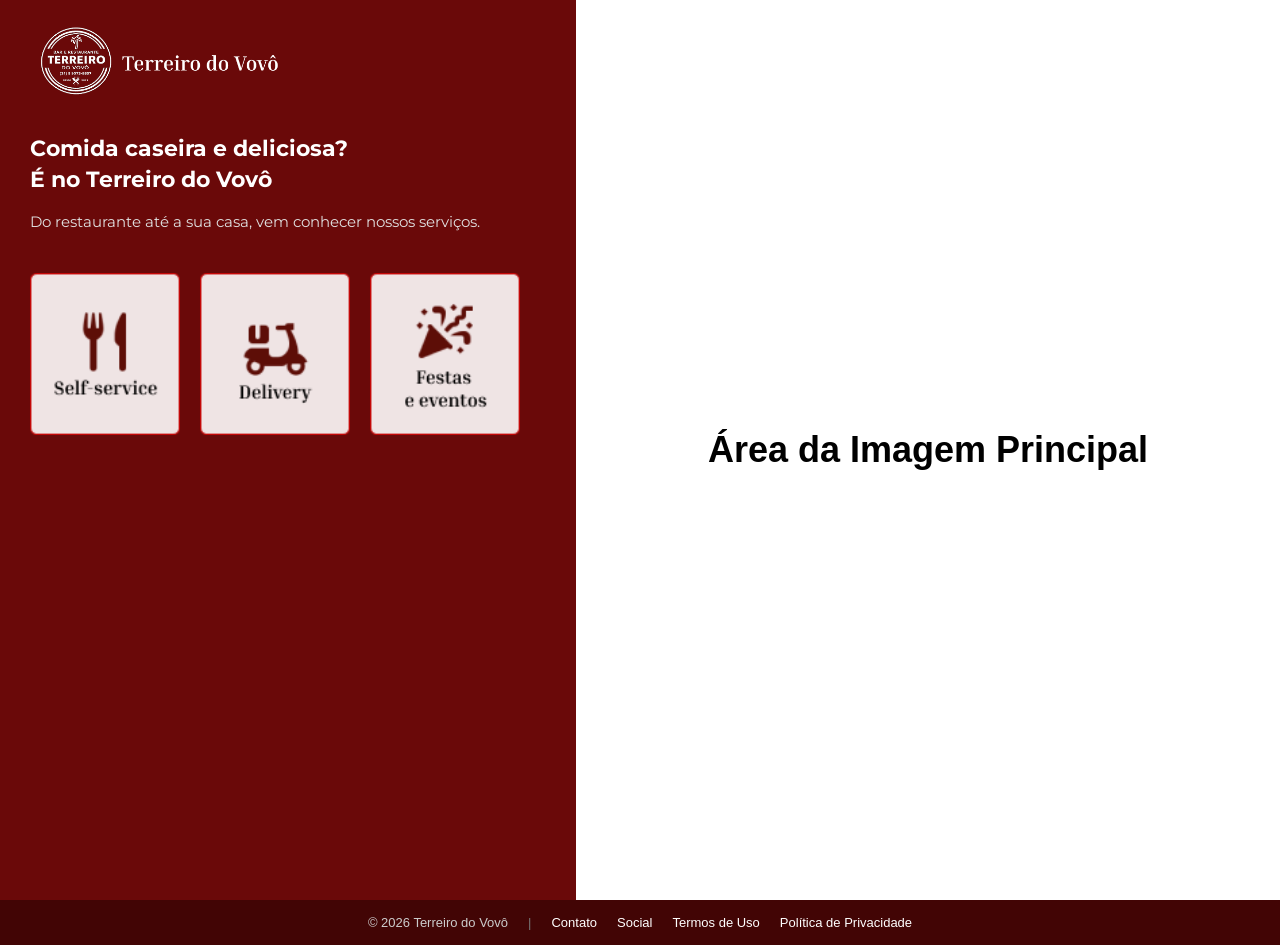
==== index.html @ 06a45ccf "Botões Interativos" ====
<!doctype html>
<html>
    <head>
        <title>Terreiro do Vovô</title>
        <link rel="stylesheet" href="style.css" />
    </head>
    <body>
        <div class="content-container-esquerda">
            <div class="cabecalho-logo">
                <img
                    src="imagens/logo.png"
                    alt="Logo Terreiro do Vovô"
                    class="imagem-logo"
                />
            </div>

            <div class="textos-chamativos">
                <h2 class="titulo-destaque">
                    Comida caseira e deliciosa?<br />É no Terreiro do Vovô
                </h2>
                <p class="mini-texto">
                    Do restaurante até a sua casa, vem conhecer nossos serviços.
                </p>
            </div>

            <!-- BOTÕES DE NAVEGAÇÃO -->
            <nav class="navegacao-servicos">
                <!-- Botão 1: Self Service -->
                <div class="div-botao">
                    <a href="#self-service">
                        <img
                            src="imagens/almoco_b.png"
                            alt="Ir para Self Service"
                            class="img-botao"
                        />
                    </a>
                </div>

                <!-- Botão 2: Delivery -->
                <div class="div-botao">
                    <a href="#delivery">
                        <img
                            src="imagens/delivery_b.png"
                            alt="Ir para Delivery"
                            class="img-botao"
                        />
                    </a>
                </div>

                <!-- Botão 3: Eventos -->
                <div class="div-botao">
                    <a href="#eventos">
                        <img
                            src="imagens/festas_b.png"
                            alt="Ir para Festas e Eventos"
                            class="img-botao"
                        />
                    </a>
                </div>
            </nav>
        </div>

        <div class="content-container-direita">
            <div class="secao inicio">
                <h2>Área da Imagem Principal</h2>
            </div>

            <hr class="separador-secao" />

            <div class="secao azul" id="self-service">
                <h2>Self Service</h2>
            </div>

            <hr class="separador-secao" />

            <div class="secao verde" id="delivery">
                <h2>Delivery</h2>
            </div>

            <hr class="separador-secao" />

            <div class="secao roxa" id="eventos">
                <h2>Eventos</h2>
            </div>
        </div>

        <footer class="rodape-minimalista">
            <span>&copy; 2026 Terreiro do Vovô</span>
            <span class="separador">|</span>
            <a href="#contato">Contato</a>
            <a href="#social">Social</a>
            <a href="termos-de-uso.html">Termos de Uso</a>
            <a href="politica-de-privacidade.html">Política de Privacidade</a>
        </footer>
    </body>
</html>
---- style.css ----
@import url("https://fonts.googleapis.com/css2?family=Montserrat:wght@400;700&display=swap");
* {
    box-sizing: border-box;
}

body {
    margin: 0;
    padding: 0;
    background-color: #6a0909;
    height: 100vh;
}

/* Divs do Background */
.content-container-direita {
    background-color: white;
    width: 55%;
    height: 100%;
    float: right;
    overflow-y: auto;
}

.content-container-esquerda {
    background-color: #6a0909;
    width: 45%;
    height: 100%;
    float: left;
}

/* logo */

.logo {
    color: black;
    font-family: mont;
    font-size: 14px;
    width: 100px;
    height: 20px;
    background-color: transparent;
}

.cabecalho-logo {
    display: flex;
    justify-content: left;
    margin-top: 10px;
    padding: 0 30px;
}

.imagem-logo {
    width: 280px;
    max-width: 90%;
    height: auto;
    object-fit: contain;
}

/* Textos lado esquerdo */

.textos-chamativos {
    text-align: left;
    padding: 0 30px;
    margin-top: 20px;
    color: #ffffff;
    font-family: "Montserrat", sans-serif; /* Aplicando a fonte solicitada */
}

.titulo-destaque {
    font-size: 22px;
    font-weight: 700; /* Peso da fonte em negrito para destacar */
    margin-bottom: 15px;
    line-height: 1.4; /* Espaçamento entre as linhas para melhor leitura */
}

.mini-texto {
    font-size: 15px;
    font-weight: 400;
    color: #e0e0e0; /* Um tom levemente mais escuro que o branco puro para dar contraste hierárquico */
    line-height: 1.5;
}

/* --- BOTÕES DE NAVEGAÇÃO (Lado Esquerdo) --- */
.navegacao-servicos {
    display: flex;
    flex-direction: row; /* Coloca os botões um ao lado do outro */
    align-items: center; /* Centraliza os botões na tela esquerda */
    gap: 20px; /* Espaçamento entre um botão e outro */
    margin-top: 40px; /* Distância entre os botões e o texto de cima */
    padding: 0 30px;
}

.div-botao {
    width: 150px; /* Largura padrão dos botões (ajuste conforme o tamanho da sua imagem) */
    max-width: 85%; /* Impede que o botão fique maior que a tela em monitores pequenos */
    transition: transform 0.3s ease; /* Prepara a animação suave */
}

/* Efeito de aumento ao passar o mouse */
.div-botao:hover {
    transform: scale(1.05); /* Aumenta o botão em 5% */
}

.img-botao {
    width: 100%; /* A imagem vai preencher os 250px da div-botao */
    height: auto; /* Mantém a proporção original do seu desenho */
    display: block; /* Remove um pequeno espaço branco que navegadores colocam sob imagens */
}

.secao {
    min-height: 100vh; /* Faz cada bloco ocupar a altura inteira da tela */
    padding: 40px;
    display: flex;
    flex-direction: column;
    justify-content: center; /* Centraliza o texto no meio da tela temporariamente */
    align-items: center;
    font-family: sans-serif;
    font-size: 24px;
}

/* Cores de marcação temporárias */

.inicio {
    background-color: white;
    color: black;
}
.azul {
    background-color: blue;
    color: white;
}
.verde {
    background-color: green;
    color: white;
}
.roxa {
    background-color: purple;
    color: white;
}

/*linha separadora*/

.separador-secao {
    border: 0;
    height: 2px;
    /* Cria um degradê que começa transparente, fica cinza no meio e termina transparente */
    background-image: linear-gradient(
        to right,
        transparent,
        #cccccc,
        transparent
    );
    margin: 0;
}

/* Estilização do Footer */

.rodape-minimalista {
    background-color: #420505; /* Vermelho mais escuro que a div da esquerda */
    color: #cccccc;
    clear: both; /* Protege contra o float das divs acima */
    padding: 15px 20px;
    font-family: Arial, sans-serif;
    font-size: 13px;

    /* Coloca tudo em linha e centralizado */
    display: flex;
    justify-content: center;
    align-items: center;
    flex-wrap: wrap; /* Permite quebrar linha apenas se a tela for muito estreita (ex: celular) */
    gap: 20px; /* Espaçamento padrão entre os links e textos */
}

.rodape-minimalista a {
    color: #ffffff;
    text-decoration: none;
    transition: color 0.3s ease;
}

.rodape-minimalista a:hover {
    color: #ffcbcb;
    text-decoration: underline;
}

/* Um pequeno separador visual entre o copyright e os links */

.separador {
    color: #777777;
    user-select: none;
}
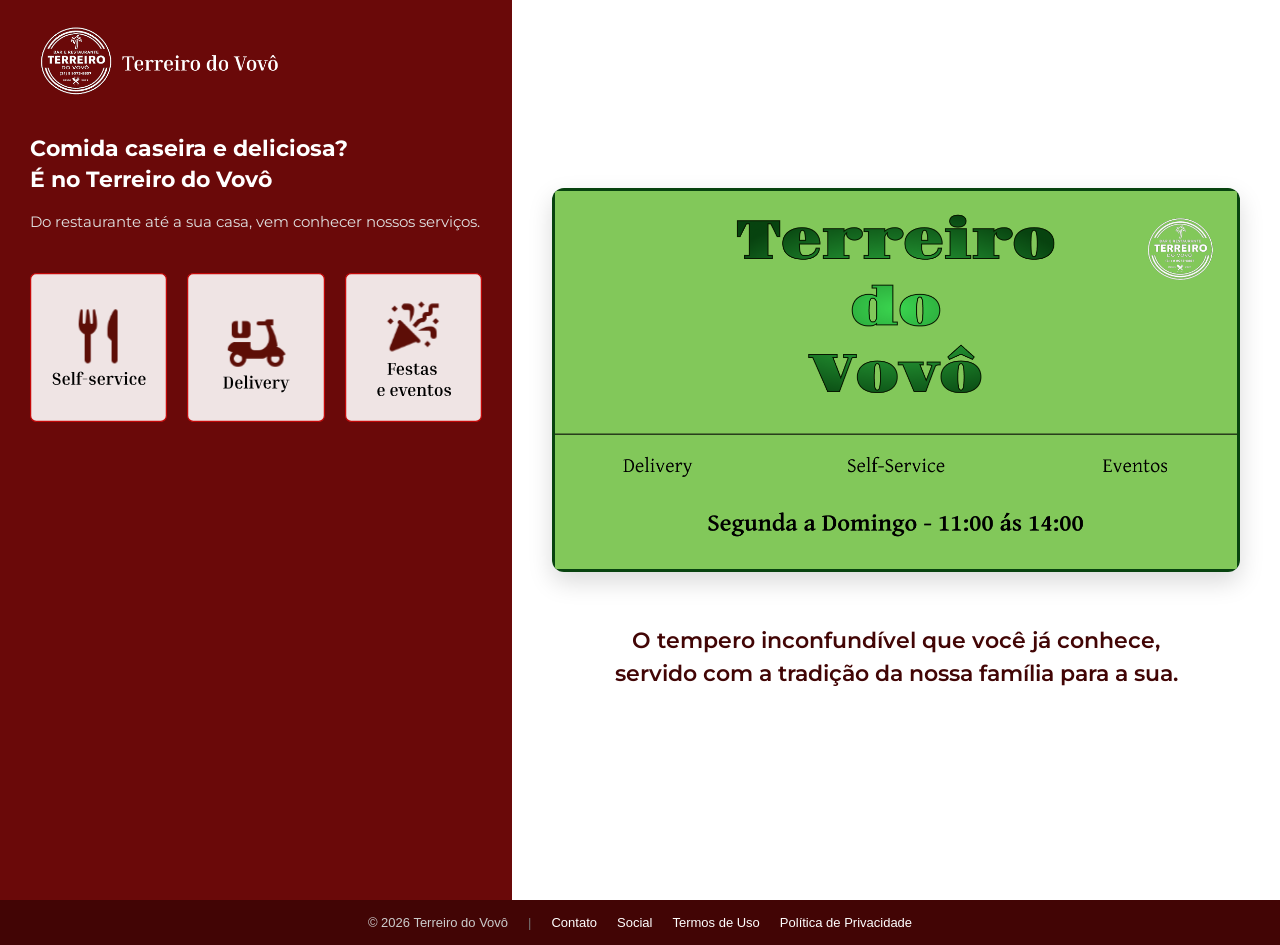
==== commit eb64d78d: "Estruturando a tela inicial" ====
--- a/index.html
+++ b/index.html
@@ -29,7 +29,7 @@
                 <div class="div-botao">
                     <a href="#self-service">
                         <img
-                            src="imagens/almoco_b.png"
+                            src="imagens/almoco_b.svg"
                             alt="Ir para Self Service"
                             class="img-botao"
                         />
@@ -40,7 +40,7 @@
                 <div class="div-botao">
                     <a href="#delivery">
                         <img
-                            src="imagens/delivery_b.png"
+                            src="imagens/delivery_b.svg"
                             alt="Ir para Delivery"
                             class="img-botao"
                         />
@@ -51,7 +51,7 @@
                 <div class="div-botao">
                     <a href="#eventos">
                         <img
-                            src="imagens/festas_b.png"
+                            src="imagens/festas_b.svg"
                             alt="Ir para Festas e Eventos"
                             class="img-botao"
                         />
@@ -61,8 +61,18 @@
         </div>
 
         <div class="content-container-direita">
-            <div class="secao inicio">
-                <h2>Área da Imagem Principal</h2>
+            <div class="secao inicio" id="inicio">
+                <div class="destaque-principal">
+                    <img
+                        src="imagens/Banner_p.png"
+                        alt="Prato em destaque do Terreiro do Vovô"
+                        class="imagem-destaque"
+                    />
+                    <p class="texto-marketing">
+                        O tempero inconfundível que você já conhece, servido com
+                        a tradição da nossa família para a sua.
+                    </p>
+                </div>
             </div>
 
             <hr class="separador-secao" />
--- a/style.css
+++ b/style.css
@@ -13,7 +13,7 @@
 /* Divs do Background */
 .content-container-direita {
     background-color: white;
-    width: 55%;
+    width: 60%;
     height: 100%;
     float: right;
     overflow-y: auto;
@@ -21,7 +21,7 @@
 
 .content-container-esquerda {
     background-color: #6a0909;
-    width: 45%;
+    width: 40%;
     height: 100%;
     float: left;
 }
@@ -147,6 +147,43 @@
     margin: 0;
 }
 
+/* --- SEÇÃO INICIAL (Imagem destaque) --- */
+.inicio {
+    background-color: #ffffff;
+    padding: 60px 40px;
+    display: flex;
+    justify-content: center;
+    align-items: center;
+    min-height: 100vh;
+}
+
+.destaque-principal {
+    display: flex;
+    flex-direction: column;
+    align-items: center;
+    width: 100%;
+}
+
+.imagem-destaque {
+    width: 100%;
+    max-width: 750px;
+    height: auto;
+    border-radius: 12px;
+    box-shadow: 0 10px 25px rgba(0, 0, 0, 0.15);
+    margin-bottom: 30px;
+    object-fit: cover;
+}
+
+.texto-marketing {
+    font-family: "Montserrat", sans-serif;
+    font-size: 22px;
+    font-weight: 600;
+    color: #420505;
+    text-align: center;
+    max-width: 600px;
+    line-height: 1.5;
+}
+
 /* Estilização do Footer */
 
 .rodape-minimalista {
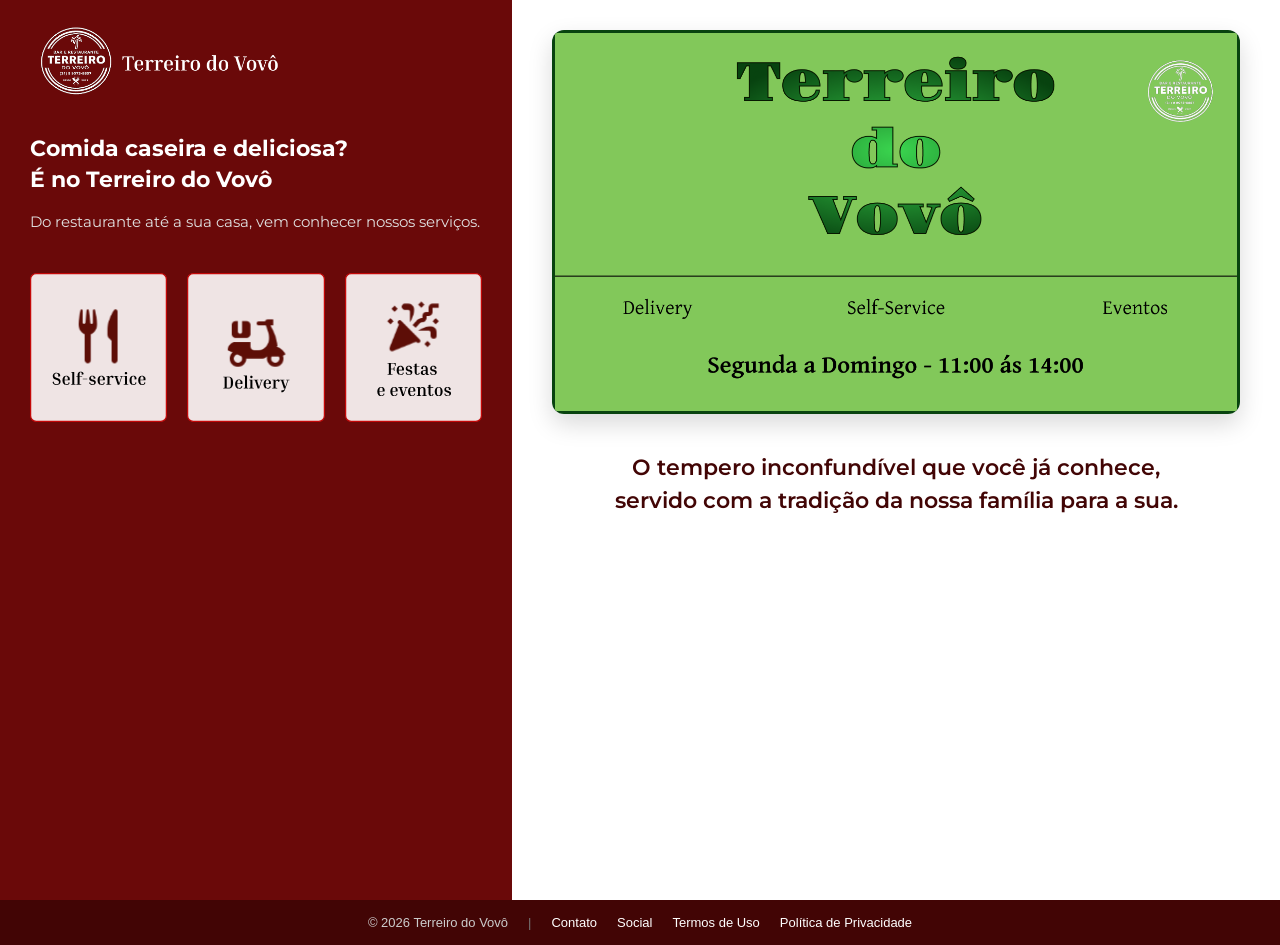
==== commit c39155b3: "Estruturando a seção Self-Service" ====
--- a/index.html
+++ b/index.html
@@ -77,8 +77,114 @@
 
             <hr class="separador-secao" />
 
-            <div class="secao azul" id="self-service">
-                <h2>Self Service</h2>
+            <!-- SEÇÃO SELF SERVICE (Substituindo a antiga aba azul) -->
+            <div class="secao self-service-area" id="self-service">
+                <h2 class="titulo-secao">Nosso Self Service</h2>
+
+                <!-- Botões de Troca (Tabs) -->
+                <div class="botoes-dias">
+                    <button
+                        class="btn-dia ativo"
+                        onclick="mostrarAba('semana', this)"
+                    >
+                        Seg a Sáb
+                    </button>
+                    <button
+                        class="btn-dia"
+                        onclick="mostrarAba('domingo', this)"
+                    >
+                        Domingo
+                    </button>
+                </div>
+
+                <!-- CONTEÚDO: SEGUNDA A SÁBADO -->
+                <div id="aba-semana" class="conteudo-aba ativa">
+                    <!-- Mini Carrossel (Scroll Horizontal) -->
+                    <div class="carrossel-mini">
+                        <!-- Troque pelas imagens reais depois -->
+                        <img
+                            src="imagens/self-semana1.jpg"
+                            alt="Prato dia de semana"
+                            class="img-carrossel"
+                        />
+                        <img
+                            src="imagens/self-semana2.jpg"
+                            alt="Prato dia de semana"
+                            class="img-carrossel"
+                        />
+                        <img
+                            src="imagens/self-semana3.jpg"
+                            alt="Prato dia de semana"
+                            class="img-carrossel"
+                        />
+                    </div>
+
+                    <div class="textos-explicativos">
+                        <h3>Comida à vontade + 1 Carne</h3>
+                        <p>
+                            Sirva-se à vontade no nosso buffet completo com o
+                            melhor do tempero caseiro.
+                        </p>
+
+                        <!-- Preços Destacados -->
+                        <div class="caixa-preco-destaque">
+                            <div class="preco-item dinheiro">
+                                <span class="valor">R$ 20,00</span>
+                                <span class="forma-pgto">dinheiro</span>
+                            </div>
+                            <span class="separador-ou">ou</span>
+                            <div class="preco-item cartao">
+                                <span class="valor">R$ 22,00</span>
+                                <span class="forma-pgto">cartão ou pix</span>
+                            </div>
+                        </div>
+                    </div>
+                </div>
+
+                <!-- CONTEÚDO: DOMINGO -->
+                <div id="aba-domingo" class="conteudo-aba">
+                    <!-- Mini Carrossel (Scroll Horizontal) -->
+                    <div class="carrossel-mini">
+                        <!-- Troque pelas imagens reais depois -->
+                        <img
+                            src="imagens/self-domingo1.jpg"
+                            alt="Prato de domingo"
+                            class="img-carrossel"
+                        />
+                        <img
+                            src="imagens/self-domingo2.jpg"
+                            alt="Prato de domingo"
+                            class="img-carrossel"
+                        />
+                        <img
+                            src="imagens/self-domingo3.jpg"
+                            alt="Prato de domingo"
+                            class="img-carrossel"
+                        />
+                    </div>
+
+                    <div class="textos-explicativos">
+                        <h3>Almoço Especial de Domingo</h3>
+                        <p>
+                            Aproveite nosso buffet premium com duas opções
+                            exclusivas para o seu fim de semana.
+                        </p>
+
+                        <!-- Preços Menos Destacados -->
+                        <div class="precos-domingo">
+                            <div class="opcao-domingo">
+                                <h4>Self Service Carnes à Vontade</h4>
+                                <span class="preco-discreto">R$ 40,00</span>
+                            </div>
+                            <div class="opcao-domingo">
+                                <h4>Balança (Por Kg)</h4>
+                                <span class="preco-discreto"
+                                    >R$ 69,90 <small>/ kg</small></span
+                                >
+                            </div>
+                        </div>
+                    </div>
+                </div>
             </div>
 
             <hr class="separador-secao" />
@@ -102,5 +208,7 @@
             <a href="termos-de-uso.html">Termos de Uso</a>
             <a href="politica-de-privacidade.html">Política de Privacidade</a>
         </footer>
+
+        <script src="script.js"></script>
     </body>
 </html>
--- a/style.css
+++ b/style.css
@@ -150,9 +150,9 @@
 /* --- SEÇÃO INICIAL (Imagem destaque) --- */
 .inicio {
     background-color: #ffffff;
-    padding: 60px 40px;
-    display: flex;
-    justify-content: center;
+    padding: 30px 40px 60px 40px;
+    display: flex;
+    justify-content: flex-start;
     align-items: center;
     min-height: 100vh;
 }
@@ -170,7 +170,7 @@
     height: auto;
     border-radius: 12px;
     box-shadow: 0 10px 25px rgba(0, 0, 0, 0.15);
-    margin-bottom: 30px;
+    margin-bottom: 15px;
     object-fit: cover;
 }
 
@@ -184,6 +184,173 @@
     line-height: 1.5;
 }
 
+/* --- SEÇÃO SELF SERVICE --- */
+.self-service-area {
+    background-color: #fcfcfc; /* Fundo quase branco para separar da primeira seção */
+    padding: 60px 40px;
+    align-items: center;
+}
+
+.titulo-secao {
+    font-family: "Montserrat", sans-serif;
+    color: #420505;
+    margin-bottom: 30px;
+    font-size: 28px;
+}
+
+/* --- BOTÕES DE ABAS --- */
+.botoes-dias {
+    display: flex;
+    gap: 15px;
+    margin-bottom: 30px;
+}
+
+.btn-dia {
+    background-color: #e0e0e0;
+    color: #555;
+    border: none;
+    padding: 12px 30px;
+    border-radius: 30px; /* Botões arredondados */
+    font-size: 16px;
+    font-weight: bold;
+    cursor: pointer;
+    transition: all 0.3s ease;
+}
+
+.btn-dia.ativo {
+    background-color: #6a0909; /* Cor principal quando está selecionado */
+    color: #ffffff;
+    box-shadow: 0 4px 10px rgba(106, 9, 9, 0.3);
+}
+
+/* --- CONTROLE DAS ABAS --- */
+.conteudo-aba {
+    display: none; /* Esconde tudo por padrão */
+    flex-direction: column;
+    align-items: center;
+    width: 100%;
+    animation: fadeIn 0.4s ease-in-out; /* Efeito suave ao aparecer */
+}
+
+.conteudo-aba.ativa {
+    display: flex; /* Mostra apenas a aba que tem a classe "ativa" */
+}
+
+@keyframes fadeIn {
+    from {
+        opacity: 0;
+        transform: translateY(10px);
+    }
+    to {
+        opacity: 1;
+        transform: translateY(0);
+    }
+}
+
+/* --- CARROSSEL MINIATURA --- */
+.carrossel-mini {
+    display: flex;
+    gap: 15px;
+    width: 100%;
+    max-width: 600px;
+    overflow-x: auto; /* Cria a rolagem horizontal */
+    scroll-snap-type: x mandatory; /* Faz a imagem "travar" no meio da tela ao rolar */
+    padding-bottom: 15px;
+    margin-bottom: 20px;
+}
+
+/* Esconde a barra de rolagem para ficar mais elegante */
+.carrossel-mini::-webkit-scrollbar {
+    height: 6px;
+}
+.carrossel-mini::-webkit-scrollbar-thumb {
+    background-color: #ccc;
+    border-radius: 4px;
+}
+
+.img-carrossel {
+    flex: 0 0 auto;
+    width: 280px;
+    height: 180px;
+    object-fit: cover;
+    border-radius: 10px;
+    scroll-snap-align: center;
+}
+
+/* --- TEXTOS E PREÇOS --- */
+.textos-explicativos {
+    text-align: center;
+    max-width: 600px;
+}
+
+.textos-explicativos h3 {
+    font-family: "Montserrat", sans-serif;
+    color: #222;
+    margin-bottom: 10px;
+}
+
+.textos-explicativos p {
+    color: #555;
+    font-size: 16px;
+    margin-bottom: 25px;
+    line-height: 1.5;
+}
+
+/* Preço Destacado (Seg-Sab) */
+.caixa-preco-destaque {
+    display: flex;
+    justify-content: center;
+    align-items: center;
+    gap: 15px;
+    background-color: #fff3f3;
+    padding: 20px;
+    border-radius: 12px;
+    border: 2px dashed #6a0909;
+}
+
+.preco-item {
+    display: flex;
+    flex-direction: column;
+}
+
+.preco-item .valor {
+    font-size: 26px;
+    font-weight: bold;
+    color: #6a0909;
+}
+
+.preco-item .forma-pgto {
+    font-size: 13px;
+    color: #777;
+    text-transform: uppercase;
+}
+
+.separador-ou {
+    font-weight: bold;
+    color: #aaa;
+}
+
+/* Preço Discreto (Domingo) */
+.precos-domingo {
+    display: flex;
+    justify-content: center;
+    gap: 30px;
+    border-top: 1px solid #ddd;
+    padding-top: 20px;
+}
+
+.opcao-domingo h4 {
+    font-size: 16px;
+    color: #444;
+    margin-bottom: 5px;
+}
+
+.preco-discreto {
+    font-size: 18px;
+    font-weight: bold;
+    color: #666; /* Cor mais suave, menos chamativa que o vermelho */
+}
+
 /* Estilização do Footer */
 
 .rodape-minimalista {
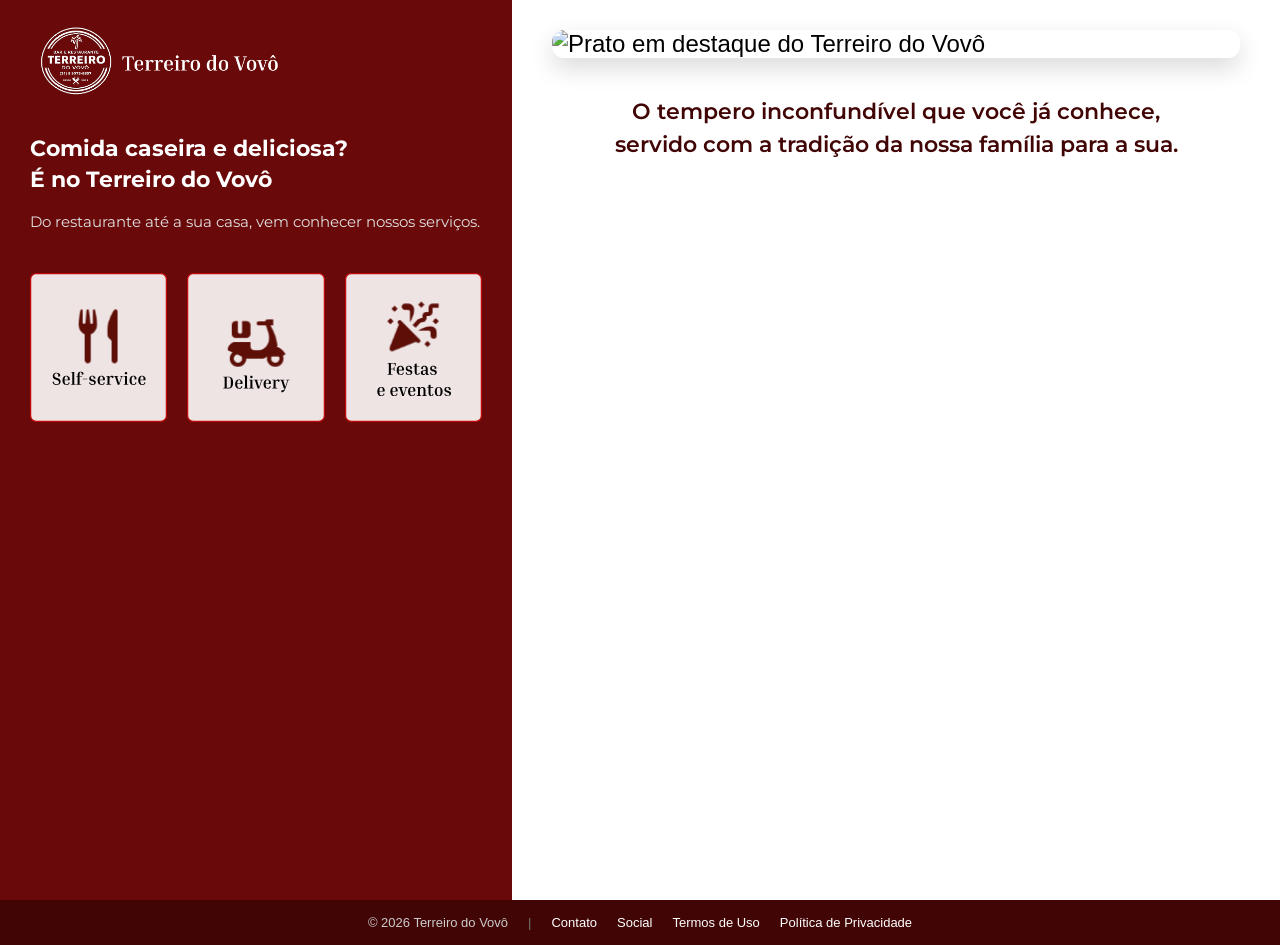
==== commit 7e3c82fa: "Estruturando a seção de delivery" ====
--- a/index.html
+++ b/index.html
@@ -64,7 +64,7 @@
             <div class="secao inicio" id="inicio">
                 <div class="destaque-principal">
                     <img
-                        src="imagens/Banner_p.png"
+                        src="imagens/Banner_ia.png"
                         alt="Prato em destaque do Terreiro do Vovô"
                         class="imagem-destaque"
                     />
@@ -103,17 +103,17 @@
                     <div class="carrossel-mini">
                         <!-- Troque pelas imagens reais depois -->
                         <img
-                            src="imagens/self-semana1.jpg"
+                            src="imagens/ia_1.png"
                             alt="Prato dia de semana"
                             class="img-carrossel"
                         />
                         <img
-                            src="imagens/self-semana2.jpg"
+                            src="imagens/ia_2.png"
                             alt="Prato dia de semana"
                             class="img-carrossel"
                         />
                         <img
-                            src="imagens/self-semana3.jpg"
+                            src="imagens/ia_3.png"
                             alt="Prato dia de semana"
                             class="img-carrossel"
                         />
@@ -147,17 +147,17 @@
                     <div class="carrossel-mini">
                         <!-- Troque pelas imagens reais depois -->
                         <img
-                            src="imagens/self-domingo1.jpg"
+                            src="imagens/ia_1.png"
                             alt="Prato de domingo"
                             class="img-carrossel"
                         />
                         <img
-                            src="imagens/self-domingo2.jpg"
+                            src="imagens/ia_2.png"
                             alt="Prato de domingo"
                             class="img-carrossel"
                         />
                         <img
-                            src="imagens/self-domingo3.jpg"
+                            src="imagens/ia_3.png"
                             alt="Prato de domingo"
                             class="img-carrossel"
                         />
@@ -189,8 +189,56 @@
 
             <hr class="separador-secao" />
 
-            <div class="secao verde" id="delivery">
-                <h2>Delivery</h2>
+            <!-- SEÇÃO DELIVERY -->
+            <div class="secao delivery-area" id="delivery">
+                <div class="delivery-conteudo">
+                    <div class="delivery-texto">
+                        <h2 class="titulo-secao">
+                            Bateu a fome? A gente leva até você!
+                        </h2>
+                        <p class="descricao-delivery">
+                            Desfrute do nosso tempero inconfundível sem sair de
+                            casa. Preparamos e embalamos seu pedido com todo o
+                            cuidado para que chegue quentinho e perfeito para
+                            você.
+                        </p>
+
+                        <!-- Selos de Confiança -->
+                        <div class="vantagens-delivery">
+                            <div class="vantagem">
+                                🛵 <span>Entrega Rápida</span>
+                            </div>
+                            <div class="vantagem">
+                                📦 <span>Embalagem Segura</span>
+                            </div>
+                            <div class="vantagem">
+                                🌡️ <span>Comida Quentinha</span>
+                            </div>
+                        </div>
+
+                        <div class="delivery-imagem">
+                            <!-- Imagem do prato/embalagem de delivery -->
+                            <img
+                                src="imagens/ia_4.png"
+                                alt="Comida embalada para delivery"
+                                class="img-destaque-delivery"
+                            />
+                        </div>
+                    </div>
+
+                    <!-- Botão do WhatsApp (Substitua a imagem depois) -->
+                    <a
+                        href="https://wa.me/"
+                        target="_blank"
+                        class="link-whatsapp"
+                    >
+                        <img
+                            src="imagens/whatsapp_b.svg"
+                            alt="Peça aqui pelo WhatsApp"
+                            class="btn-peca-aqui"
+                        />
+                    </a>
+                </div>
             </div>
 
             <hr class="separador-secao" />
--- a/style.css
+++ b/style.css
@@ -351,6 +351,95 @@
     color: #666; /* Cor mais suave, menos chamativa que o vermelho */
 }
 
+/* --- SEÇÃO DELIVERY --- */
+.delivery-area {
+    background-color: #ffffff; /* Fundo limpo para destacar a foto */
+    padding: 80px 40px;
+    display: flex;
+    align-items: center;
+    justify-content: center;
+}
+
+.delivery-conteudo {
+    display: flex;
+    flex-direction: column; /* Coloca os textos e depois a foto embaixo */
+    align-items: center;
+    gap: 40px;
+    max-width: 800px;
+}
+
+.delivery-texto {
+    text-align: center;
+}
+
+.descricao-delivery {
+    font-size: 18px;
+    color: #555;
+    line-height: 1.6;
+    margin-bottom: 25px;
+}
+
+/* Selos de Confiança */
+.vantagens-delivery {
+    display: flex;
+    justify-content: center;
+    gap: 15px;
+    margin-bottom: 40px;
+    flex-wrap: wrap; /* Permite quebrar linha se a tela for pequena */
+}
+
+.vantagem {
+    background-color: #fff3f3; /* Fundo vermelho bem clarinho */
+    color: #6a0909;
+    padding: 10px 15px;
+    border-radius: 8px;
+    font-weight: bold;
+    font-size: 14px;
+    display: flex;
+    align-items: center;
+    gap: 8px;
+}
+
+/* Imagem do Delivery */
+.img-destaque-delivery {
+    width: 100%;
+    max-width: 500px;
+    border-radius: 15px;
+    box-shadow: 0 10px 25px rgba(0, 0, 0, 0.1);
+    object-fit: cover;
+}
+
+/* --- BOTÃO DO WHATSAPP COM ANIMAÇÃO --- */
+.link-whatsapp {
+    display: inline-block;
+    transition: transform 0.3s ease;
+    animation: pulsar 2s infinite; /* A mágica que faz o botão pulsar */
+}
+
+.link-whatsapp:hover {
+    transform: scale(1.05);
+    animation: none; /* Para de pulsar quando o cliente passa o mouse */
+}
+
+.btn-peca-aqui {
+    width: 250px;
+    max-width: 100%;
+    height: auto;
+}
+
+/* Keyframes da animação de pulsar */
+@keyframes pulsar {
+    0% {
+        transform: scale(1);
+    }
+    50% {
+        transform: scale(1.04);
+    }
+    100% {
+        transform: scale(1);
+    }
+}
+
 /* Estilização do Footer */
 
 .rodape-minimalista {
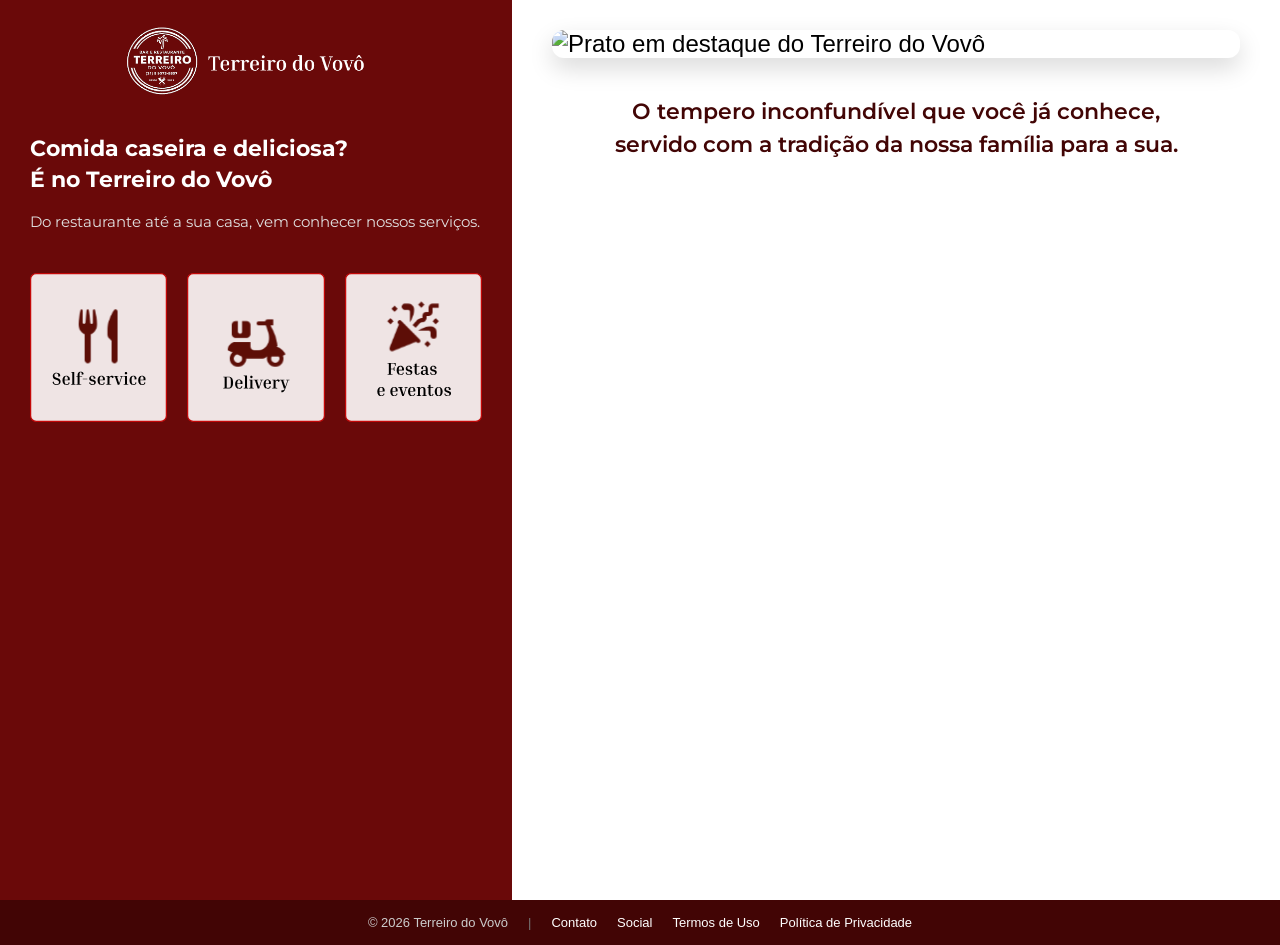
==== commit d58398a3: "Estrutura seção de eventos" ====
--- a/index.html
+++ b/index.html
@@ -243,8 +243,107 @@
 
             <hr class="separador-secao" />
 
-            <div class="secao roxa" id="eventos">
-                <h2>Eventos</h2>
+            <!-- SEÇÃO EVENTOS E FESTAS -->
+            <div class="secao eventos-area" id="eventos">
+                <h2 class="titulo-secao text-center">Festas e Eventos</h2>
+                <p class="descricao-eventos">
+                    Realize seu momento especial com a gente. Conheça nosso
+                    espaço e escolha o plano perfeito para o seu evento.
+                </p>
+
+                <!-- CARROSSEL DE IMAGENS -->
+                <div class="carrossel-container">
+                    <button class="btn-carrossel prev" onclick="mudarSlide(-1)">
+                        &#10094;
+                    </button>
+                    <div class="carrossel-track-wrapper">
+                        <div class="carrossel-track" id="track-eventos">
+                            <img
+                                src="imagens/ia_5.png"
+                                alt="Decoração de evento"
+                                class="slide-evento"
+                            />
+                            <img
+                                src="imagens/ia_6.png"
+                                alt="Espaço do restaurante"
+                                class="slide-evento"
+                            />
+                            <img
+                                src="imagens/ia_7.png"
+                                alt="Festa realizada"
+                                class="slide-evento"
+                            />
+                            <img
+                                src="imagens/ia_8.png"
+                                alt="Festa realizada"
+                                class="slide-evento"
+                            />
+                            <img
+                                src="imagens/ia_9.png"
+                                alt="Festa realizada"
+                                class="slide-evento"
+                            />
+                        </div>
+                    </div>
+                    <button class="btn-carrossel next" onclick="mudarSlide(1)">
+                        &#10095;
+                    </button>
+                </div>
+
+                <!-- PLANOS ESTILO SaaS -->
+                <div class="container-planos">
+                    <!-- Plano 1: Aluguel -->
+                    <div class="cartao-plano">
+                        <h3>Aluguel do Espaço</h3>
+                        <ul class="lista-beneficios">
+                            <li>✔️ Uso exclusivo do salão</li>
+                            <li>✔️ Mesas e cadeiras inclusas</li>
+                            <li>✔️ Acesso liberado aos banheiros</li>
+                            <li>✔️ Limpeza pós-evento</li>
+                        </ul>
+                        <a
+                            href="https://wa.me/55SEUNUMERO?text=Olá, gostaria de um orçamento para Aluguel do Espaço"
+                            target="_blank"
+                            class="btn-orcamento"
+                            >Faça seu orçamento</a
+                        >
+                    </div>
+
+                    <!-- Plano 2: Buffet (Destacado) -->
+                    <div class="cartao-plano destaque">
+                        <div class="badge-recomendado">Mais Escolhido</div>
+                        <h3>Serviço de Buffet</h3>
+                        <ul class="lista-beneficios">
+                            <li>✔️ Aluguel do espaço incluso</li>
+                            <li>✔️ Cardápio personalizado</li>
+                            <li>✔️ Equipe completa de garçons</li>
+                            <li>✔️ Bebidas e sobremesas</li>
+                        </ul>
+                        <a
+                            href="https://wa.me/55SEUNUMERO?text=Olá, gostaria de um orçamento para o Serviço de Buffet"
+                            target="_blank"
+                            class="btn-orcamento"
+                            >Faça seu orçamento</a
+                        >
+                    </div>
+
+                    <!-- Plano 3: Entrega -->
+                    <div class="cartao-plano">
+                        <h3>Entrega em Domicílio</h3>
+                        <ul class="lista-beneficios">
+                            <li>✔️ Comida em grandes porções</li>
+                            <li>✔️ Embalagens térmicas adequadas</li>
+                            <li>✔️ Agendamento exato de horário</li>
+                            <li>✔️ Praticidade para a sua festa</li>
+                        </ul>
+                        <a
+                            href="https://wa.me/55SEUNUMERO?text=Olá, gostaria de um orçamento para Entrega em Domicílio (Eventos)"
+                            target="_blank"
+                            class="btn-orcamento"
+                            >Faça seu orçamento</a
+                        >
+                    </div>
+                </div>
             </div>
         </div>
 
--- a/style.css
+++ b/style.css
@@ -39,7 +39,7 @@
 
 .cabecalho-logo {
     display: flex;
-    justify-content: left;
+    justify-content: center;
     margin-top: 10px;
     padding: 0 30px;
 }
@@ -440,6 +440,170 @@
     }
 }
 
+/* --- SEÇÃO EVENTOS E FESTAS --- */
+.eventos-area {
+    background-color: #f9f9f9; /* Um cinza muito claro para diferenciar das outras abas */
+    padding: 80px 40px;
+    display: flex;
+    flex-direction: column;
+    align-items: center;
+}
+
+.text-center {
+    text-align: center;
+}
+
+.descricao-eventos {
+    text-align: center;
+    color: #555;
+    max-width: 600px;
+    margin-bottom: 40px;
+    line-height: 1.6;
+    font-size: 16px;
+}
+
+/* Carrossel de Imagens */
+.carrossel-container {
+    display: flex;
+    align-items: center;
+    justify-content: center;
+    gap: 15px;
+    margin-bottom: 60px;
+    width: 100%;
+    max-width: 800px;
+}
+
+.carrossel-track-wrapper {
+    overflow: hidden; /* Esconde as imagens que estão fora da tela */
+    border-radius: 12px;
+    box-shadow: 0 8px 20px rgba(0, 0, 0, 0.15);
+    width: 100%;
+}
+
+.carrossel-track {
+    display: flex;
+    transition: transform 0.4s ease-in-out; /* Animação de deslizar suave */
+}
+
+.slide-evento {
+    width: 100%;
+    flex-shrink: 0;
+    height: 350px;
+    object-fit: cover;
+}
+
+.btn-carrossel {
+    background-color: #6a0909;
+    color: white;
+    border: none;
+    border-radius: 50%;
+    width: 45px;
+    height: 45px;
+    font-size: 20px;
+    cursor: pointer;
+    transition: background 0.3s;
+    display: flex;
+    align-items: center;
+    justify-content: center;
+}
+
+.btn-carrossel:hover {
+    background-color: #420505;
+}
+
+/* Planos Estilo SaaS */
+.container-planos {
+    display: flex;
+    justify-content: center;
+    gap: 20px;
+    width: 100%;
+    flex-wrap: wrap;
+}
+
+.cartao-plano {
+    background-color: #ffffff;
+    border: 1px solid #e0e0e0;
+    border-radius: 12px;
+    padding: 30px 25px;
+    width: 280px;
+    display: flex;
+    flex-direction: column;
+    align-items: center;
+    box-shadow: 0 4px 15px rgba(0, 0, 0, 0.05);
+    position: relative;
+    transition:
+        transform 0.3s,
+        box-shadow 0.3s;
+}
+
+.cartao-plano:hover {
+    transform: translateY(-5px); /* Efeito de flutuar ao passar o mouse */
+    box-shadow: 0 8px 25px rgba(0, 0, 0, 0.1);
+}
+
+/* Destacando o plano do meio (Buffet) */
+.cartao-plano.destaque {
+    border: 2px solid #6a0909;
+    transform: scale(1.05); /* Deixa ele um pouco maior */
+}
+
+.cartao-plano.destaque:hover {
+    transform: scale(1.05) translateY(-5px);
+}
+
+.badge-recomendado {
+    position: absolute;
+    top: -12px;
+    background-color: #6a0909;
+    color: #fff;
+    padding: 5px 15px;
+    border-radius: 20px;
+    font-size: 12px;
+    font-weight: bold;
+}
+
+.cartao-plano h3 {
+    font-family: "Montserrat", sans-serif;
+    color: #333;
+    margin-bottom: 20px;
+    font-size: 20px;
+    text-align: center;
+}
+
+.lista-beneficios {
+    list-style: none;
+    padding: 0;
+    margin: 0 0 30px 0;
+    width: 100%;
+    flex-grow: 1;
+}
+
+.lista-beneficios li {
+    color: #555;
+    font-size: 14px;
+    margin-bottom: 12px;
+    line-height: 1.4;
+    border-bottom: 1px solid #f1f1f1;
+    padding-bottom: 8px;
+}
+
+.btn-orcamento {
+    background-color: #25d366; /* Cor verde padrão do WhatsApp */
+    color: #fff;
+    text-decoration: none;
+    padding: 12px 20px;
+    border-radius: 8px;
+    font-weight: bold;
+    font-size: 15px;
+    width: 100%;
+    text-align: center;
+    transition: background 0.3s;
+}
+
+.btn-orcamento:hover {
+    background-color: #1ebd5a;
+}
+
 /* Estilização do Footer */
 
 .rodape-minimalista {
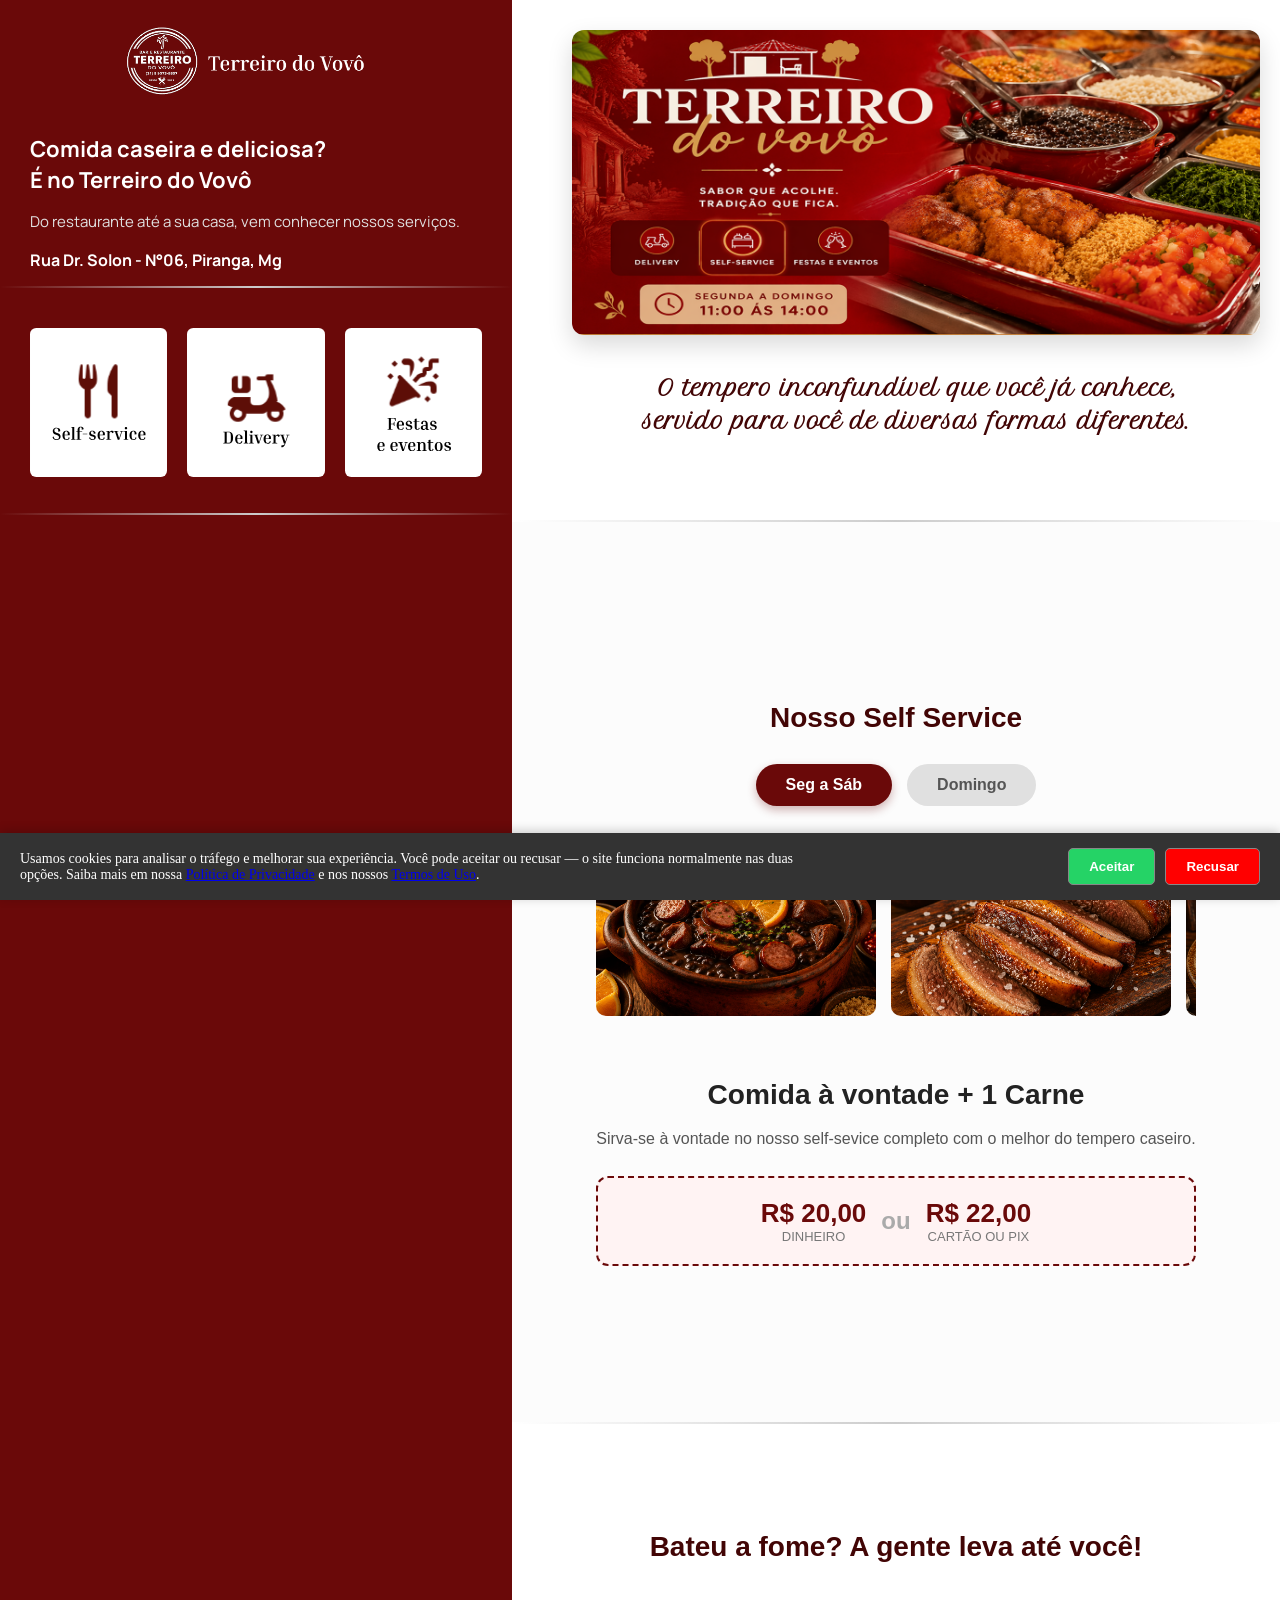
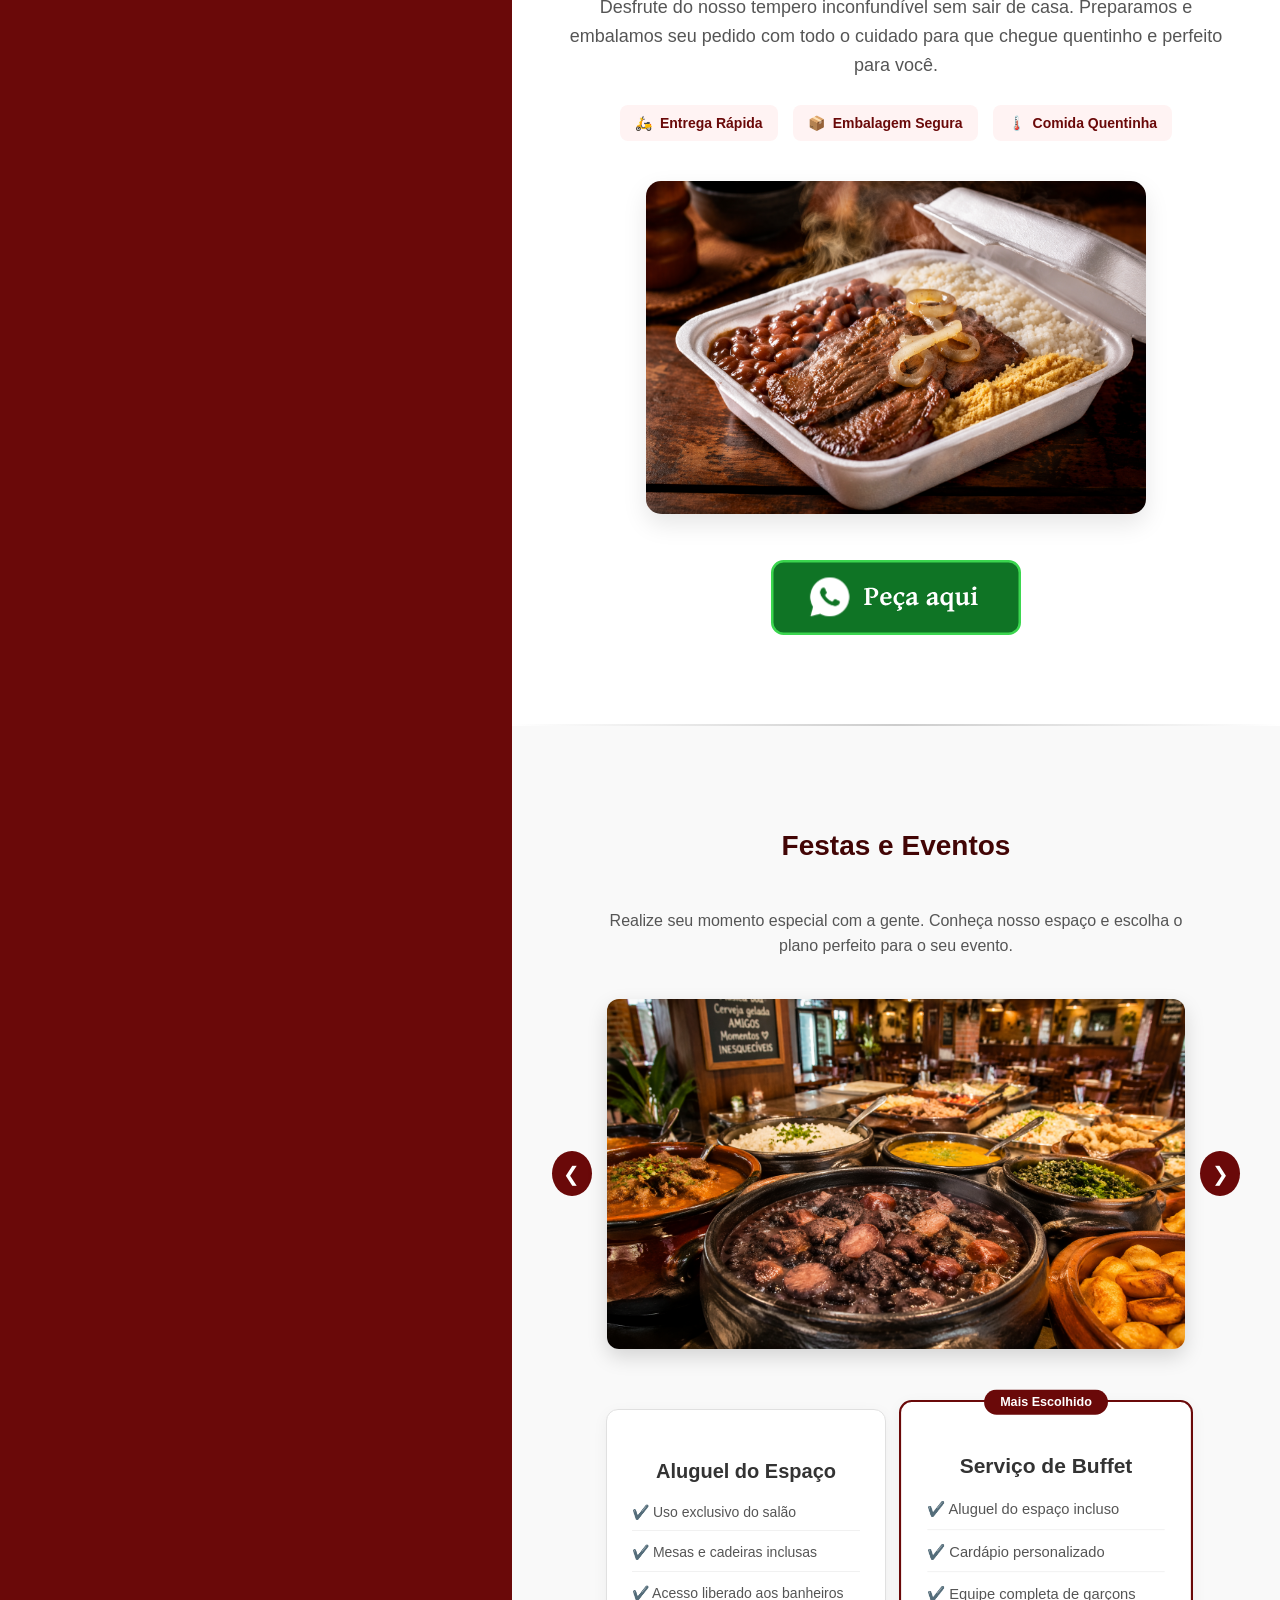
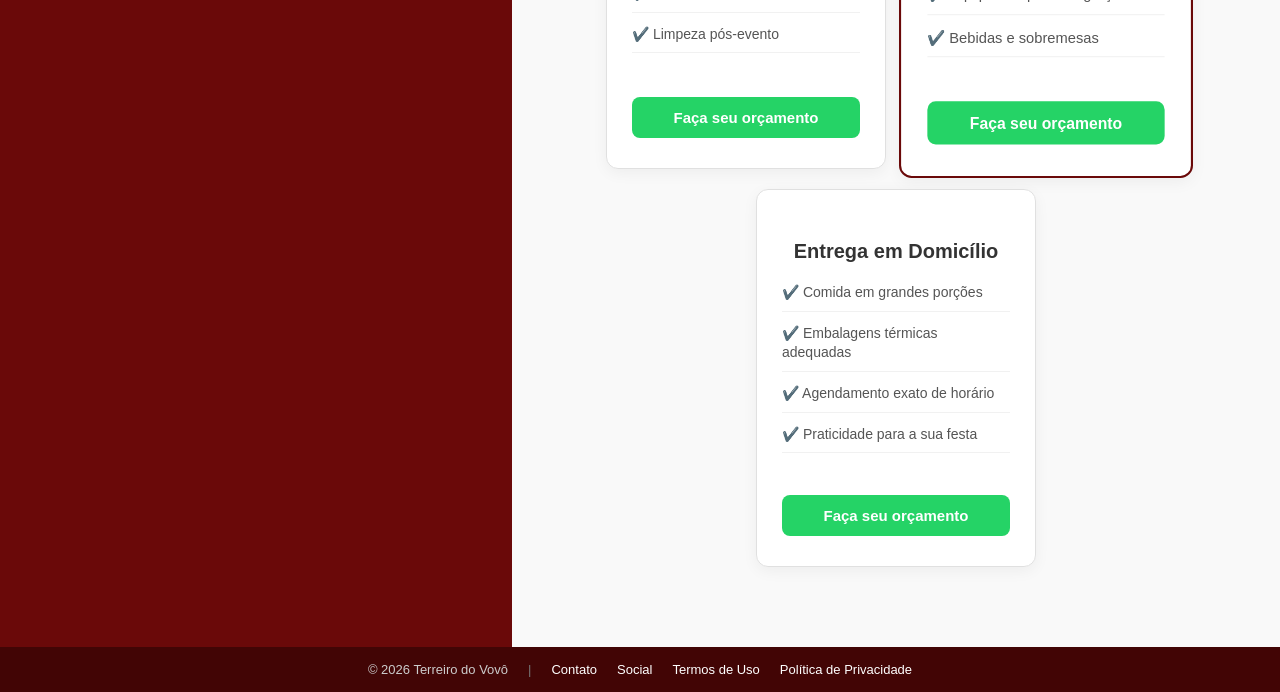
==== commit 4730de07: "Estrutura com imagens temporárias de IA e documentos atualizados" ====
--- a/index.html
+++ b/index.html
@@ -1,360 +1,452 @@
 <!doctype html>
-<html>
+<html lang="pt-BR">
     <head>
+        <meta charset="UTF-8" />
+        <meta name="viewport" content="width=device-width, initial-scale=1.0" />
         <title>Terreiro do Vovô</title>
-        <link rel="stylesheet" href="style.css" />
+
+        <!-- Título e Descrição Básica para o Google -->
+        <meta
+            name="description"
+            content="O autêntico sabor da roça no conforto da sua casa. Venha conhecer o Terreiro do Vovô: Self Service, Delivery e Espaço para Eventos."
+        />
+
+        <!-- Configuração para o WhatsApp, Facebook e Instagram (Open Graph) -->
+        <meta
+            property="og:title"
+            content="Terreiro do Vovô | Sabor que abraça"
+        />
+        <meta
+            property="og:description"
+            content="Peça nosso delivery, veja nosso cardápio de self service ou faça o orçamento da sua festa!"
+        />
+        <meta
+            property="og:image"
+            content="https://seusite.com.br/imagens/capa-whatsapp.jpg"
+        />
+        <meta property="og:url" content="https://seusite.com.br" />
+        <meta property="og:type" content="website" />
+
+        <!-- Google Analytics: carregado apenas após consentimento de cookies (LGPD) -->
+        <script>
+            window.dataLayer = window.dataLayer || [];
+            function gtag() {
+                dataLayer.push(arguments);
+            }
+
+            function carregarAnalytics() {
+                var script = document.createElement("script");
+                script.async = true;
+                script.src =
+                    "https://www.googletagmanager.com/gtag/js?id=G-5WRWWNTSXB";
+                document.head.appendChild(script);
+                script.onload = function () {
+                    gtag("js", new Date());
+                    gtag("config", "G-5WRWWNTSXB");
+                };
+            }
+
+            // Se já aceitou em visita anterior, carrega direto
+            if (localStorage.getItem("cookiesAceitos") === "sim") {
+                carregarAnalytics();
+            }
+        </script>
+
+        <link rel="stylesheet" href="style.css?v=5" />
     </head>
     <body>
-        <div class="content-container-esquerda">
-            <div class="cabecalho-logo">
-                <img
-                    src="imagens/logo.png"
-                    alt="Logo Terreiro do Vovô"
-                    class="imagem-logo"
-                />
+        <div class="colunas">
+            <div class="content-container-esquerda">
+                <div class="cabecalho-logo">
+                    <img
+                        src="imagens/logo.png"
+                        alt="Logo Terreiro do Vovô"
+                        class="imagem-logo"
+                    />
+                </div>
+
+                <div class="textos-chamativos">
+                    <h2 class="titulo-destaque">
+                        Comida caseira e deliciosa?<br />É no Terreiro do Vovô
+                    </h2>
+                    <p class="mini-texto">
+                        Do restaurante até a sua casa, vem conhecer nossos
+                        serviços.
+                    </p>
+
+                    <p class="titulo-endereco">
+                        Rua Dr. Solon - N°06, Piranga, Mg
+                    </p>
+                </div>
+
+                <hr class="separador-secao" />
+
+                <!-- BOTÕES DE NAVEGAÇÃO -->
+                <nav class="navegacao-servicos">
+                    <!-- Botão 1: Self Service -->
+                    <div class="div-botao">
+                        <a href="#self-service">
+                            <img
+                                src="imagens/almoco_b.svg"
+                                alt="Ir para Self Service"
+                                class="img-botao"
+                            />
+                        </a>
+                    </div>
+
+                    <!-- Botão 2: Delivery -->
+                    <div class="div-botao">
+                        <a href="#delivery">
+                            <img
+                                src="imagens/delivery_b.svg"
+                                alt="Ir para Delivery"
+                                class="img-botao"
+                            />
+                        </a>
+                    </div>
+
+                    <!-- Botão 3: Eventos -->
+                    <div class="div-botao">
+                        <a href="#eventos">
+                            <img
+                                src="imagens/festas_b.svg"
+                                alt="Ir para Festas e Eventos"
+                                class="img-botao"
+                            />
+                        </a>
+                    </div>
+                </nav>
+
+                <br />
+                <br />
+
+                <hr class="separador-secao" />
             </div>
 
-            <div class="textos-chamativos">
-                <h2 class="titulo-destaque">
-                    Comida caseira e deliciosa?<br />É no Terreiro do Vovô
-                </h2>
-                <p class="mini-texto">
-                    Do restaurante até a sua casa, vem conhecer nossos serviços.
-                </p>
-            </div>
-
-            <!-- BOTÕES DE NAVEGAÇÃO -->
-            <nav class="navegacao-servicos">
-                <!-- Botão 1: Self Service -->
-                <div class="div-botao">
-                    <a href="#self-service">
+            <div class="content-container-direita">
+                <div class="secao inicio" id="inicio">
+                    <div class="destaque-principal">
                         <img
-                            src="imagens/almoco_b.svg"
-                            alt="Ir para Self Service"
-                            class="img-botao"
+                            src="imagens/banner_ia.png"
+                            alt="Prato em destaque do Terreiro do Vovô"
+                            class="imagem-destaque"
                         />
-                    </a>
-                </div>
-
-                <!-- Botão 2: Delivery -->
-                <div class="div-botao">
-                    <a href="#delivery">
-                        <img
-                            src="imagens/delivery_b.svg"
-                            alt="Ir para Delivery"
-                            class="img-botao"
-                        />
-                    </a>
-                </div>
-
-                <!-- Botão 3: Eventos -->
-                <div class="div-botao">
-                    <a href="#eventos">
-                        <img
-                            src="imagens/festas_b.svg"
-                            alt="Ir para Festas e Eventos"
-                            class="img-botao"
-                        />
-                    </a>
-                </div>
-            </nav>
-        </div>
-
-        <div class="content-container-direita">
-            <div class="secao inicio" id="inicio">
-                <div class="destaque-principal">
-                    <img
-                        src="imagens/Banner_ia.png"
-                        alt="Prato em destaque do Terreiro do Vovô"
-                        class="imagem-destaque"
-                    />
-                    <p class="texto-marketing">
-                        O tempero inconfundível que você já conhece, servido com
-                        a tradição da nossa família para a sua.
+                        <p class="texto-marketing">
+                            O tempero inconfundível que você já conhece, servido
+                            para você de diversas formas diferentes.
+                        </p>
+                    </div>
+                </div>
+
+                <hr class="separador-secao" />
+
+                <!-- SEÇÃO SELF SERVICE (Substituindo a antiga aba azul) -->
+                <div class="secao self-service-area" id="self-service">
+                    <h2 class="titulo-secao">Nosso Self Service</h2>
+
+                    <!-- Botões de Troca (Tabs) -->
+                    <div class="botoes-dias">
+                        <button
+                            class="btn-dia ativo"
+                            onclick="mostrarAba('semana', this)"
+                        >
+                            Seg a Sáb
+                        </button>
+                        <button
+                            class="btn-dia"
+                            onclick="mostrarAba('domingo', this)"
+                        >
+                            Domingo
+                        </button>
+                    </div>
+
+                    <!-- CONTEÚDO: SEGUNDA A SÁBADO -->
+                    <div id="aba-semana" class="conteudo-aba ativa">
+                        <!-- Mini Carrossel (Scroll Horizontal) -->
+                        <div class="carrossel-mini">
+                            <!-- Troque pelas imagens reais depois -->
+                            <img
+                                src="imagens/ia_1.png"
+                                alt="Prato dia de semana"
+                                class="img-carrossel"
+                            />
+                            <img
+                                src="imagens/ia_2.png"
+                                alt="Prato dia de semana"
+                                class="img-carrossel"
+                            />
+                            <img
+                                src="imagens/ia_3.png"
+                                alt="Prato dia de semana"
+                                class="img-carrossel"
+                            />
+                        </div>
+
+                        <div class="textos-explicativos">
+                            <h3>Comida à vontade + 1 Carne</h3>
+                            <p>
+                                Sirva-se à vontade no nosso self-sevice completo
+                                com o melhor do tempero caseiro.
+                            </p>
+
+                            <!-- Preços Destacados -->
+                            <div class="caixa-preco-destaque">
+                                <div class="preco-item dinheiro">
+                                    <span class="valor">R$ 20,00</span>
+                                    <span class="forma-pgto">dinheiro</span>
+                                </div>
+                                <span class="separador-ou">ou</span>
+                                <div class="preco-item cartao">
+                                    <span class="valor">R$ 22,00</span>
+                                    <span class="forma-pgto"
+                                        >cartão ou pix</span
+                                    >
+                                </div>
+                            </div>
+                        </div>
+                    </div>
+
+                    <!-- CONTEÚDO: DOMINGO -->
+                    <div id="aba-domingo" class="conteudo-aba">
+                        <!-- Mini Carrossel (Scroll Horizontal) -->
+                        <div class="carrossel-mini">
+                            <!-- Troque pelas imagens reais depois -->
+                            <img
+                                src="imagens/ia_1.png"
+                                alt="Prato de domingo"
+                                class="img-carrossel"
+                            />
+                            <img
+                                src="imagens/ia_2.png"
+                                alt="Prato de domingo"
+                                class="img-carrossel"
+                            />
+                            <img
+                                src="imagens/ia_3.png"
+                                alt="Prato de domingo"
+                                class="img-carrossel"
+                            />
+                        </div>
+
+                        <div class="textos-explicativos">
+                            <h3>Almoço Especial de Domingo</h3>
+                            <p>
+                                Aproveite nosso buffet premium com duas opções
+                                exclusivas para o seu fim de semana.
+                            </p>
+
+                            <!-- Preços Menos Destacados -->
+                            <div class="precos-domingo">
+                                <div class="opcao-domingo">
+                                    <h4>Self Service Carnes à Vontade</h4>
+                                    <span class="preco-discreto">R$ 40,00</span>
+                                </div>
+                                <div class="opcao-domingo">
+                                    <h4>Balança (Por Kg)</h4>
+                                    <span class="preco-discreto"
+                                        >R$ 69,90 <small>/ kg</small></span
+                                    >
+                                </div>
+                            </div>
+                        </div>
+                    </div>
+                </div>
+
+                <hr class="separador-secao" />
+
+                <!-- SEÇÃO DELIVERY -->
+                <div class="secao delivery-area" id="delivery">
+                    <div class="delivery-conteudo">
+                        <div class="delivery-texto">
+                            <h2 class="titulo-secao">
+                                Bateu a fome? A gente leva até você!
+                            </h2>
+                            <p class="descricao-delivery">
+                                Desfrute do nosso tempero inconfundível sem sair
+                                de casa. Preparamos e embalamos seu pedido com
+                                todo o cuidado para que chegue quentinho e
+                                perfeito para você.
+                            </p>
+
+                            <!-- Selos de Confiança -->
+                            <div class="vantagens-delivery">
+                                <div class="vantagem">
+                                    🛵 <span>Entrega Rápida</span>
+                                </div>
+                                <div class="vantagem">
+                                    📦 <span>Embalagem Segura</span>
+                                </div>
+                                <div class="vantagem">
+                                    🌡️ <span>Comida Quentinha</span>
+                                </div>
+                            </div>
+
+                            <div class="delivery-imagem">
+                                <!-- Imagem do prato/embalagem de delivery -->
+                                <img
+                                    src="imagens/ia_4.png"
+                                    alt="Comida embalada para delivery"
+                                    class="img-destaque-delivery"
+                                />
+                            </div>
+                        </div>
+
+                        <!-- Botão do WhatsApp (Substitua a imagem depois) -->
+                        <a
+                            href="https://wa.me/"
+                            target="_blank"
+                            class="link-whatsapp"
+                        >
+                            <img
+                                src="imagens/whatsapp_b.svg"
+                                alt="Peça aqui pelo WhatsApp"
+                                class="btn-peca-aqui"
+                            />
+                        </a>
+                    </div>
+                </div>
+
+                <hr class="separador-secao" />
+
+                <!-- SEÇÃO EVENTOS E FESTAS -->
+                <div class="secao eventos-area" id="eventos">
+                    <h2 class="titulo-secao text-center">Festas e Eventos</h2>
+                    <p class="descricao-eventos">
+                        Realize seu momento especial com a gente. Conheça nosso
+                        espaço e escolha o plano perfeito para o seu evento.
                     </p>
-                </div>
-            </div>
-
-            <hr class="separador-secao" />
-
-            <!-- SEÇÃO SELF SERVICE (Substituindo a antiga aba azul) -->
-            <div class="secao self-service-area" id="self-service">
-                <h2 class="titulo-secao">Nosso Self Service</h2>
-
-                <!-- Botões de Troca (Tabs) -->
-                <div class="botoes-dias">
-                    <button
-                        class="btn-dia ativo"
-                        onclick="mostrarAba('semana', this)"
-                    >
-                        Seg a Sáb
-                    </button>
-                    <button
-                        class="btn-dia"
-                        onclick="mostrarAba('domingo', this)"
-                    >
-                        Domingo
-                    </button>
-                </div>
-
-                <!-- CONTEÚDO: SEGUNDA A SÁBADO -->
-                <div id="aba-semana" class="conteudo-aba ativa">
-                    <!-- Mini Carrossel (Scroll Horizontal) -->
-                    <div class="carrossel-mini">
-                        <!-- Troque pelas imagens reais depois -->
-                        <img
-                            src="imagens/ia_1.png"
-                            alt="Prato dia de semana"
-                            class="img-carrossel"
-                        />
-                        <img
-                            src="imagens/ia_2.png"
-                            alt="Prato dia de semana"
-                            class="img-carrossel"
-                        />
-                        <img
-                            src="imagens/ia_3.png"
-                            alt="Prato dia de semana"
-                            class="img-carrossel"
-                        />
-                    </div>
-
-                    <div class="textos-explicativos">
-                        <h3>Comida à vontade + 1 Carne</h3>
-                        <p>
-                            Sirva-se à vontade no nosso buffet completo com o
-                            melhor do tempero caseiro.
-                        </p>
-
-                        <!-- Preços Destacados -->
-                        <div class="caixa-preco-destaque">
-                            <div class="preco-item dinheiro">
-                                <span class="valor">R$ 20,00</span>
-                                <span class="forma-pgto">dinheiro</span>
+
+                    <!-- CARROSSEL DE IMAGENS -->
+                    <div class="carrossel-container">
+                        <button
+                            class="btn-carrossel prev"
+                            onclick="mudarSlide(-1)"
+                        >
+                            &#10094;
+                        </button>
+                        <div class="carrossel-track-wrapper">
+                            <div class="carrossel-track" id="track-eventos">
+                                <img
+                                    src="imagens/ia_5.png"
+                                    alt="Decoração de evento"
+                                    class="slide-evento"
+                                />
+                                <img
+                                    src="imagens/ia_6.png"
+                                    alt="Espaço do restaurante"
+                                    class="slide-evento"
+                                />
+                                <img
+                                    src="imagens/ia_7.png"
+                                    alt="Festa realizada"
+                                    class="slide-evento"
+                                />
+                                <img
+                                    src="imagens/ia_8.png"
+                                    alt="Festa realizada"
+                                    class="slide-evento"
+                                />
+                                <img
+                                    src="imagens/ia_9.png"
+                                    alt="Festa realizada"
+                                    class="slide-evento"
+                                />
                             </div>
-                            <span class="separador-ou">ou</span>
-                            <div class="preco-item cartao">
-                                <span class="valor">R$ 22,00</span>
-                                <span class="forma-pgto">cartão ou pix</span>
-                            </div>
-                        </div>
-                    </div>
-                </div>
-
-                <!-- CONTEÚDO: DOMINGO -->
-                <div id="aba-domingo" class="conteudo-aba">
-                    <!-- Mini Carrossel (Scroll Horizontal) -->
-                    <div class="carrossel-mini">
-                        <!-- Troque pelas imagens reais depois -->
-                        <img
-                            src="imagens/ia_1.png"
-                            alt="Prato de domingo"
-                            class="img-carrossel"
-                        />
-                        <img
-                            src="imagens/ia_2.png"
-                            alt="Prato de domingo"
-                            class="img-carrossel"
-                        />
-                        <img
-                            src="imagens/ia_3.png"
-                            alt="Prato de domingo"
-                            class="img-carrossel"
-                        />
-                    </div>
-
-                    <div class="textos-explicativos">
-                        <h3>Almoço Especial de Domingo</h3>
-                        <p>
-                            Aproveite nosso buffet premium com duas opções
-                            exclusivas para o seu fim de semana.
-                        </p>
-
-                        <!-- Preços Menos Destacados -->
-                        <div class="precos-domingo">
-                            <div class="opcao-domingo">
-                                <h4>Self Service Carnes à Vontade</h4>
-                                <span class="preco-discreto">R$ 40,00</span>
-                            </div>
-                            <div class="opcao-domingo">
-                                <h4>Balança (Por Kg)</h4>
-                                <span class="preco-discreto"
-                                    >R$ 69,90 <small>/ kg</small></span
-                                >
-                            </div>
-                        </div>
-                    </div>
-                </div>
-            </div>
-
-            <hr class="separador-secao" />
-
-            <!-- SEÇÃO DELIVERY -->
-            <div class="secao delivery-area" id="delivery">
-                <div class="delivery-conteudo">
-                    <div class="delivery-texto">
-                        <h2 class="titulo-secao">
-                            Bateu a fome? A gente leva até você!
-                        </h2>
-                        <p class="descricao-delivery">
-                            Desfrute do nosso tempero inconfundível sem sair de
-                            casa. Preparamos e embalamos seu pedido com todo o
-                            cuidado para que chegue quentinho e perfeito para
-                            você.
-                        </p>
-
-                        <!-- Selos de Confiança -->
-                        <div class="vantagens-delivery">
-                            <div class="vantagem">
-                                🛵 <span>Entrega Rápida</span>
-                            </div>
-                            <div class="vantagem">
-                                📦 <span>Embalagem Segura</span>
-                            </div>
-                            <div class="vantagem">
-                                🌡️ <span>Comida Quentinha</span>
-                            </div>
-                        </div>
-
-                        <div class="delivery-imagem">
-                            <!-- Imagem do prato/embalagem de delivery -->
-                            <img
-                                src="imagens/ia_4.png"
-                                alt="Comida embalada para delivery"
-                                class="img-destaque-delivery"
-                            />
-                        </div>
-                    </div>
-
-                    <!-- Botão do WhatsApp (Substitua a imagem depois) -->
-                    <a
-                        href="https://wa.me/"
-                        target="_blank"
-                        class="link-whatsapp"
-                    >
-                        <img
-                            src="imagens/whatsapp_b.svg"
-                            alt="Peça aqui pelo WhatsApp"
-                            class="btn-peca-aqui"
-                        />
-                    </a>
-                </div>
-            </div>
-
-            <hr class="separador-secao" />
-
-            <!-- SEÇÃO EVENTOS E FESTAS -->
-            <div class="secao eventos-area" id="eventos">
-                <h2 class="titulo-secao text-center">Festas e Eventos</h2>
-                <p class="descricao-eventos">
-                    Realize seu momento especial com a gente. Conheça nosso
-                    espaço e escolha o plano perfeito para o seu evento.
-                </p>
-
-                <!-- CARROSSEL DE IMAGENS -->
-                <div class="carrossel-container">
-                    <button class="btn-carrossel prev" onclick="mudarSlide(-1)">
-                        &#10094;
-                    </button>
-                    <div class="carrossel-track-wrapper">
-                        <div class="carrossel-track" id="track-eventos">
-                            <img
-                                src="imagens/ia_5.png"
-                                alt="Decoração de evento"
-                                class="slide-evento"
-                            />
-                            <img
-                                src="imagens/ia_6.png"
-                                alt="Espaço do restaurante"
-                                class="slide-evento"
-                            />
-                            <img
-                                src="imagens/ia_7.png"
-                                alt="Festa realizada"
-                                class="slide-evento"
-                            />
-                            <img
-                                src="imagens/ia_8.png"
-                                alt="Festa realizada"
-                                class="slide-evento"
-                            />
-                            <img
-                                src="imagens/ia_9.png"
-                                alt="Festa realizada"
-                                class="slide-evento"
-                            />
-                        </div>
-                    </div>
-                    <button class="btn-carrossel next" onclick="mudarSlide(1)">
-                        &#10095;
-                    </button>
-                </div>
-
-                <!-- PLANOS ESTILO SaaS -->
-                <div class="container-planos">
-                    <!-- Plano 1: Aluguel -->
-                    <div class="cartao-plano">
-                        <h3>Aluguel do Espaço</h3>
-                        <ul class="lista-beneficios">
-                            <li>✔️ Uso exclusivo do salão</li>
-                            <li>✔️ Mesas e cadeiras inclusas</li>
-                            <li>✔️ Acesso liberado aos banheiros</li>
-                            <li>✔️ Limpeza pós-evento</li>
-                        </ul>
-                        <a
-                            href="https://wa.me/55SEUNUMERO?text=Olá, gostaria de um orçamento para Aluguel do Espaço"
-                            target="_blank"
-                            class="btn-orcamento"
-                            >Faça seu orçamento</a
+                        </div>
+                        <button
+                            class="btn-carrossel next"
+                            onclick="mudarSlide(1)"
                         >
-                    </div>
-
-                    <!-- Plano 2: Buffet (Destacado) -->
-                    <div class="cartao-plano destaque">
-                        <div class="badge-recomendado">Mais Escolhido</div>
-                        <h3>Serviço de Buffet</h3>
-                        <ul class="lista-beneficios">
-                            <li>✔️ Aluguel do espaço incluso</li>
-                            <li>✔️ Cardápio personalizado</li>
-                            <li>✔️ Equipe completa de garçons</li>
-                            <li>✔️ Bebidas e sobremesas</li>
-                        </ul>
-                        <a
-                            href="https://wa.me/55SEUNUMERO?text=Olá, gostaria de um orçamento para o Serviço de Buffet"
-                            target="_blank"
-                            class="btn-orcamento"
-                            >Faça seu orçamento</a
-                        >
-                    </div>
-
-                    <!-- Plano 3: Entrega -->
-                    <div class="cartao-plano">
-                        <h3>Entrega em Domicílio</h3>
-                        <ul class="lista-beneficios">
-                            <li>✔️ Comida em grandes porções</li>
-                            <li>✔️ Embalagens térmicas adequadas</li>
-                            <li>✔️ Agendamento exato de horário</li>
-                            <li>✔️ Praticidade para a sua festa</li>
-                        </ul>
-                        <a
-                            href="https://wa.me/55SEUNUMERO?text=Olá, gostaria de um orçamento para Entrega em Domicílio (Eventos)"
-                            target="_blank"
-                            class="btn-orcamento"
-                            >Faça seu orçamento</a
-                        >
+                            &#10095;
+                        </button>
+                    </div>
+
+                    <!-- PLANOS ESTILO SaaS -->
+                    <div class="container-planos">
+                        <!-- Plano 1: Aluguel -->
+                        <div class="cartao-plano">
+                            <h3>Aluguel do Espaço</h3>
+                            <ul class="lista-beneficios">
+                                <li>✔️ Uso exclusivo do salão</li>
+                                <li>✔️ Mesas e cadeiras inclusas</li>
+                                <li>✔️ Acesso liberado aos banheiros</li>
+                                <li>✔️ Limpeza pós-evento</li>
+                            </ul>
+                            <a
+                                href="https://wa.me/55SEUNUMERO?text=Olá, gostaria de um orçamento para Aluguel do Espaço"
+                                target="_blank"
+                                class="btn-orcamento"
+                                >Faça seu orçamento</a
+                            >
+                        </div>
+
+                        <!-- Plano 2: Buffet (Destacado) -->
+                        <div class="cartao-plano destaque">
+                            <div class="badge-recomendado">Mais Escolhido</div>
+                            <h3>Serviço de Buffet</h3>
+                            <ul class="lista-beneficios">
+                                <li>✔️ Aluguel do espaço incluso</li>
+                                <li>✔️ Cardápio personalizado</li>
+                                <li>✔️ Equipe completa de garçons</li>
+                                <li>✔️ Bebidas e sobremesas</li>
+                            </ul>
+                            <a
+                                href="https://wa.me/55SEUNUMERO?text=Olá, gostaria de um orçamento para o Serviço de Buffet"
+                                target="_blank"
+                                class="btn-orcamento"
+                                >Faça seu orçamento</a
+                            >
+                        </div>
+
+                        <!-- Plano 3: Entrega -->
+                        <div class="cartao-plano">
+                            <h3>Entrega em Domicílio</h3>
+                            <ul class="lista-beneficios">
+                                <li>✔️ Comida em grandes porções</li>
+                                <li>✔️ Embalagens térmicas adequadas</li>
+                                <li>✔️ Agendamento exato de horário</li>
+                                <li>✔️ Praticidade para a sua festa</li>
+                            </ul>
+                            <a
+                                href="https://wa.me/55SEUNUMERO?text=Olá, gostaria de um orçamento para Entrega em Domicílio (Eventos)"
+                                target="_blank"
+                                class="btn-orcamento"
+                                >Faça seu orçamento</a
+                            >
+                        </div>
                     </div>
                 </div>
             </div>
         </div>
+        <!-- fim .colunas -->
 
         <footer class="rodape-minimalista">
             <span>&copy; 2026 Terreiro do Vovô</span>
             <span class="separador">|</span>
             <a href="#contato">Contato</a>
             <a href="#social">Social</a>
-            <a href="termos-de-uso.html">Termos de Uso</a>
-            <a href="politica-de-privacidade.html">Política de Privacidade</a>
+            <a href="termos_uso.html">Termos de Uso</a>
+            <a href="politica_privacidade.html">Política de Privacidade</a>
         </footer>
+
+        <div id="aviso-cookies" class="aviso-cookies">
+            <p>
+                Usamos cookies para analisar o tráfego e melhorar sua
+                experiência. Você pode aceitar ou recusar — o site funciona
+                normalmente nas duas opções. Saiba mais em nossa
+                <a href="politica_privacidade.html">Política de Privacidade</a>
+                e nos nossos
+                <a href="termos_uso.html">Termos de Uso</a>.
+            </p>
+            <div class="botoes-cookies">
+                <button id="btn-aceitar-cookies" class="btn-cookies aceitar">
+                    Aceitar
+                </button>
+                <button id="btn-recusar-cookies" class="btn-cookies recusar">
+                    Recusar
+                </button>
+            </div>
+        </div>
 
         <script src="script.js"></script>
     </body>
--- a/style.css
+++ b/style.css
@@ -1,4 +1,6 @@
-@import url("https://fonts.googleapis.com/css2?family=Montserrat:wght@400;700&display=swap");
+@import url("https://fonts.googleapis.com/css2?family=Manrope:wght@400;700&display=swap");
+@import url("https://fonts.googleapis.com/css2?family=Lato:wght@400;700&family=Playfair+Display:wght@600;700&display=swap");
+@import url("https://fonts.googleapis.com/css2?family=Petit+Formal+Script&display=swap");
 * {
     box-sizing: border-box;
 }
@@ -7,23 +9,33 @@
     margin: 0;
     padding: 0;
     background-color: #6a0909;
-    height: 100vh;
+    min-height: 100vh;
+}
+
+/* Wrapper que contém as duas colunas — footer fica fora e ocupa 100% */
+.colunas {
+    display: flex;
+    flex-direction: row;
+    min-height: 100vh;
 }
 
 /* Divs do Background */
 .content-container-direita {
     background-color: white;
     width: 60%;
-    height: 100%;
-    float: right;
+    min-height: 100vh;
     overflow-y: auto;
+    flex: 1;
 }
 
 .content-container-esquerda {
     background-color: #6a0909;
     width: 40%;
-    height: 100%;
-    float: left;
+    height: 100vh;
+    position: sticky;
+    top: 0;
+    flex-shrink: 0;
+    overflow-y: auto;
 }
 
 /* logo */
@@ -58,11 +70,18 @@
     padding: 0 30px;
     margin-top: 20px;
     color: #ffffff;
-    font-family: "Montserrat", sans-serif; /* Aplicando a fonte solicitada */
+    font-family: "Manrope", sans-serif; /* Aplicando a fonte solicitada */
 }
 
 .titulo-destaque {
     font-size: 22px;
+    font-weight: 700; /* Peso da fonte em negrito para destacar */
+    margin-bottom: 15px;
+    line-height: 1.4; /* Espaçamento entre as linhas para melhor leitura */
+}
+
+.titulo-endereco {
+    font-size: 16px;
     font-weight: 700; /* Peso da fonte em negrito para destacar */
     margin-bottom: 15px;
     line-height: 1.4; /* Espaçamento entre as linhas para melhor leitura */
@@ -150,11 +169,11 @@
 /* --- SEÇÃO INICIAL (Imagem destaque) --- */
 .inicio {
     background-color: #ffffff;
-    padding: 30px 40px 60px 40px;
+    padding: 30px 20px 60px 60px;
     display: flex;
     justify-content: flex-start;
     align-items: center;
-    min-height: 100vh;
+    min-height: auto;
 }
 
 .destaque-principal {
@@ -175,7 +194,7 @@
 }
 
 .texto-marketing {
-    font-family: "Montserrat", sans-serif;
+    font-family: "Petit Formal Script", sans-serif;
     font-size: 22px;
     font-weight: 600;
     color: #420505;
@@ -433,7 +452,7 @@
         transform: scale(1);
     }
     50% {
-        transform: scale(1.04);
+        transform: scale(1.1);
     }
     100% {
         transform: scale(1);
@@ -609,7 +628,7 @@
 .rodape-minimalista {
     background-color: #420505; /* Vermelho mais escuro que a div da esquerda */
     color: #cccccc;
-    clear: both; /* Protege contra o float das divs acima */
+    /* clear:both removido — footer está fora do .colunas */
     padding: 15px 20px;
     font-family: Arial, sans-serif;
     font-size: 13px;
@@ -639,3 +658,453 @@
     color: #777777;
     user-select: none;
 }
+
+/* --- AVISO DE COOKIES --- */
+.aviso-cookies {
+    position: fixed;
+    bottom: 0;
+    left: 0;
+    width: 100%;
+    background-color: #333;
+    color: #fff;
+    padding: 15px 20px;
+    display: flex;
+    justify-content: space-between;
+    align-items: center;
+    z-index: 1000;
+    font-size: 14px;
+    box-shadow: 0 -2px 10px rgba(0, 0, 0, 0.2);
+}
+
+.aviso-cookies p {
+    margin: 0;
+    max-width: 800px;
+}
+
+.botoes-cookies {
+    display: flex;
+    gap: 10px;
+    align-items: center;
+    flex-shrink: 0;
+    margin-left: 20px;
+}
+
+.btn-cookies {
+    border: none;
+    padding: 10px 20px;
+    border-radius: 5px;
+    cursor: pointer;
+    font-weight: bold;
+    white-space: nowrap;
+    transition: opacity 0.2s;
+}
+
+.btn-cookies:hover {
+    opacity: 0.85;
+}
+
+.btn-cookies.aceitar {
+    background-color: #25d366;
+    color: white;
+    border: 1px solid #888;
+}
+
+.btn-cookies.recusar {
+    background-color: red;
+    color: #fff;
+    border: 1px solid #888;
+}
+
+/* ========================================= */
+/* --- PÁGINAS LEGAIS E DOCUMENTOS --- */
+/* ========================================= */
+
+.cabecalho-simples {
+    background-color: #6a0909;
+    padding: 20px 0;
+    text-align: center;
+}
+
+.cabecalho-simples img {
+    height: 150px; /* Ajuste conforme o tamanho da sua logo */
+}
+
+.container-legal {
+    max-width: 800px; /* Limita a largura para a leitura não cansar os olhos */
+    margin: 50px auto;
+    padding: 0 20px;
+    background-color: #ffffff;
+}
+
+.container-legal h1 {
+    font-family:
+        "Playfair Display", serif; /* Usa a fonte elegante que definimos */
+    color: #6a0909;
+    margin-bottom: 30px;
+    text-align: center;
+}
+
+.container-legal h2 {
+    color: #333;
+    margin-top: 30px;
+    margin-bottom: 15px;
+    font-size: 20px;
+}
+
+.container-legal p,
+.container-legal ul {
+    color: #555;
+    line-height: 1.8;
+    margin-bottom: 15px;
+}
+
+.container-legal ul {
+    padding-left: 20px;
+}
+
+.container-legal li {
+    margin-bottom: 10px;
+}
+
+/* ===========================================
+   RESPONSIVIDADE
+   =========================================== */
+
+/* --- TABLET (até 1024px) --- */
+@media (max-width: 1024px) {
+    .content-container-esquerda {
+        width: 35%;
+        position: sticky;
+        top: 0;
+        min-height: 100vh;
+    }
+
+    .content-container-direita {
+        width: 65%;
+    }
+
+    .div-botao {
+        width: 120px;
+    }
+
+    .titulo-destaque {
+        font-size: 18px;
+    }
+
+    .navegacao-servicos {
+        gap: 12px;
+        padding: 0 20px;
+    }
+
+    .container-planos {
+        gap: 15px;
+    }
+
+    .cartao-plano {
+        width: 240px;
+    }
+}
+
+/* --- MOBILE (até 768px) --- */
+@media (max-width: 768px) {
+    /* Wrapper vira coluna no mobile */
+    .colunas {
+        flex-direction: column;
+        min-height: auto;
+    }
+
+    /* Div esquerda vira navbar compacta e sticky */
+    .content-container-esquerda {
+        width: 100%;
+        height: auto;
+        min-height: auto;
+        position: sticky;
+        top: 0;
+        z-index: 100;
+        padding: 8px 16px;
+        display: flex;
+        flex-direction: row;
+        align-items: center;
+        gap: 4px;
+        overflow-y: visible;
+    }
+
+    .content-container-direita {
+        width: 100%;
+        min-height: auto;
+        flex: none;
+    }
+
+    /* Logo menor */
+    .imagem-logo {
+        width: 200px;
+    }
+
+    /* Textos ocultos na navbar mobile */
+    .textos-chamativos {
+        display: none;
+    }
+
+    /* Logo sem margem extra */
+    .cabecalho-logo {
+        margin-top: 0;
+        padding: 0;
+        justify-content: flex-start;
+        flex-shrink: 0;
+    }
+
+    .imagem-logo {
+        width: 170px;
+    }
+
+    /* Botões em linha ao lado da logo */
+    .navegacao-servicos {
+        display: flex;
+        flex-direction: row;
+        align-items: center;
+        justify-content: flex-end;
+        gap: 8px;
+        margin-top: 0;
+        padding: 0;
+        flex: 1;
+    }
+
+    .div-botao {
+        width: 72px;
+        max-width: none;
+    }
+
+    /* Seções com padding reduzido */
+    .secao {
+        padding: 30px 20px;
+        min-height: auto;
+    }
+
+    .inicio {
+        padding: 20px 15px 40px 15px;
+    }
+
+    /* Imagem destaque */
+    .imagem-destaque {
+        max-width: 100%;
+    }
+
+    .texto-marketing {
+        font-size: 16px;
+    }
+
+    /* Self Service */
+    .self-service-area {
+        padding: 40px 20px;
+    }
+
+    .titulo-secao {
+        font-size: 22px;
+        text-align: center;
+    }
+
+    .btn-dia {
+        padding: 10px 20px;
+        font-size: 14px;
+    }
+
+    .carrossel-mini {
+        max-width: 100%;
+    }
+
+    .img-carrossel {
+        width: 240px;
+        height: 155px;
+    }
+
+    .textos-explicativos {
+        max-width: 100%;
+    }
+
+    /* Preços em coluna no mobile */
+    .caixa-preco-destaque {
+        flex-direction: column;
+        gap: 10px;
+        align-items: center;
+    }
+
+    .preco-item .valor {
+        font-size: 22px;
+    }
+
+    .precos-domingo {
+        flex-direction: column;
+        gap: 15px;
+    }
+
+    /* Delivery */
+    .delivery-area {
+        padding: 50px 20px;
+    }
+
+    .delivery-conteudo {
+        max-width: 100%;
+        gap: 25px;
+    }
+
+    .descricao-delivery {
+        font-size: 15px;
+    }
+
+    .vantagens-delivery {
+        gap: 10px;
+    }
+
+    .vantagem {
+        font-size: 13px;
+        padding: 8px 12px;
+    }
+
+    .img-destaque-delivery {
+        max-width: 100%;
+    }
+
+    .btn-peca-aqui {
+        width: 200px;
+    }
+
+    /* Eventos */
+    .eventos-area {
+        padding: 50px 20px;
+    }
+
+    .carrossel-container {
+        gap: 8px;
+    }
+
+    .slide-evento {
+        height: 220px;
+    }
+
+    .btn-carrossel {
+        width: 35px;
+        height: 35px;
+        font-size: 16px;
+    }
+
+    /* Planos em coluna */
+    .container-planos {
+        flex-direction: column;
+        align-items: center;
+    }
+
+    .cartao-plano {
+        width: 100%;
+        max-width: 360px;
+    }
+
+    /* Remove o scale no plano destaque para não vazar */
+    .cartao-plano.destaque {
+        transform: none;
+    }
+
+    .cartao-plano.destaque:hover {
+        transform: translateY(-5px);
+    }
+
+    /* Footer */
+    .rodape-minimalista {
+        gap: 12px;
+        font-size: 12px;
+    }
+
+    .separador {
+        display: none;
+    }
+
+    /* Aviso de cookies */
+    .aviso-cookies {
+        flex-direction: column;
+        align-items: flex-start;
+        gap: 12px;
+        padding: 14px 16px;
+        font-size: 13px;
+    }
+
+    .aviso-cookies p {
+        max-width: 100%;
+    }
+
+    .btn-cookies {
+        margin-left: 0;
+        width: 100%;
+        text-align: center;
+        padding: 10px;
+    }
+
+    /* Páginas legais */
+    .cabecalho-simples img {
+        height: 120px;
+    }
+
+    .container-legal {
+        margin: 30px auto;
+        padding: 0 16px;
+    }
+
+    .container-legal h1 {
+        font-size: 22px;
+        margin-bottom: 20px;
+    }
+
+    .container-legal h2 {
+        font-size: 17px;
+    }
+}
+
+/* --- MOBILE PEQUENO (até 400px) --- */
+@media (max-width: 400px) {
+    .imagem-logo {
+        width: 130px;
+    }
+
+    .titulo-destaque {
+        font-size: 15px;
+    }
+
+    .div-botao {
+        width: 75px;
+    }
+
+    .img-carrossel {
+        width: 200px;
+        height: 130px;
+    }
+
+    .btn-dia {
+        padding: 8px 14px;
+        font-size: 13px;
+    }
+
+    .slide-evento {
+        height: 180px;
+    }
+
+    .titulo-secao {
+        font-size: 20px;
+    }
+
+    .texto-marketing {
+        font-size: 14px;
+    }
+
+    /* Aviso de cookies — mobile pequeno */
+    .aviso-cookies {
+        font-size: 12px;
+        padding: 12px 12px;
+    }
+
+    /* Páginas legais — mobile pequeno */
+    .container-legal {
+        margin: 20px auto;
+    }
+
+    .container-legal h1 {
+        font-size: 19px;
+    }
+}
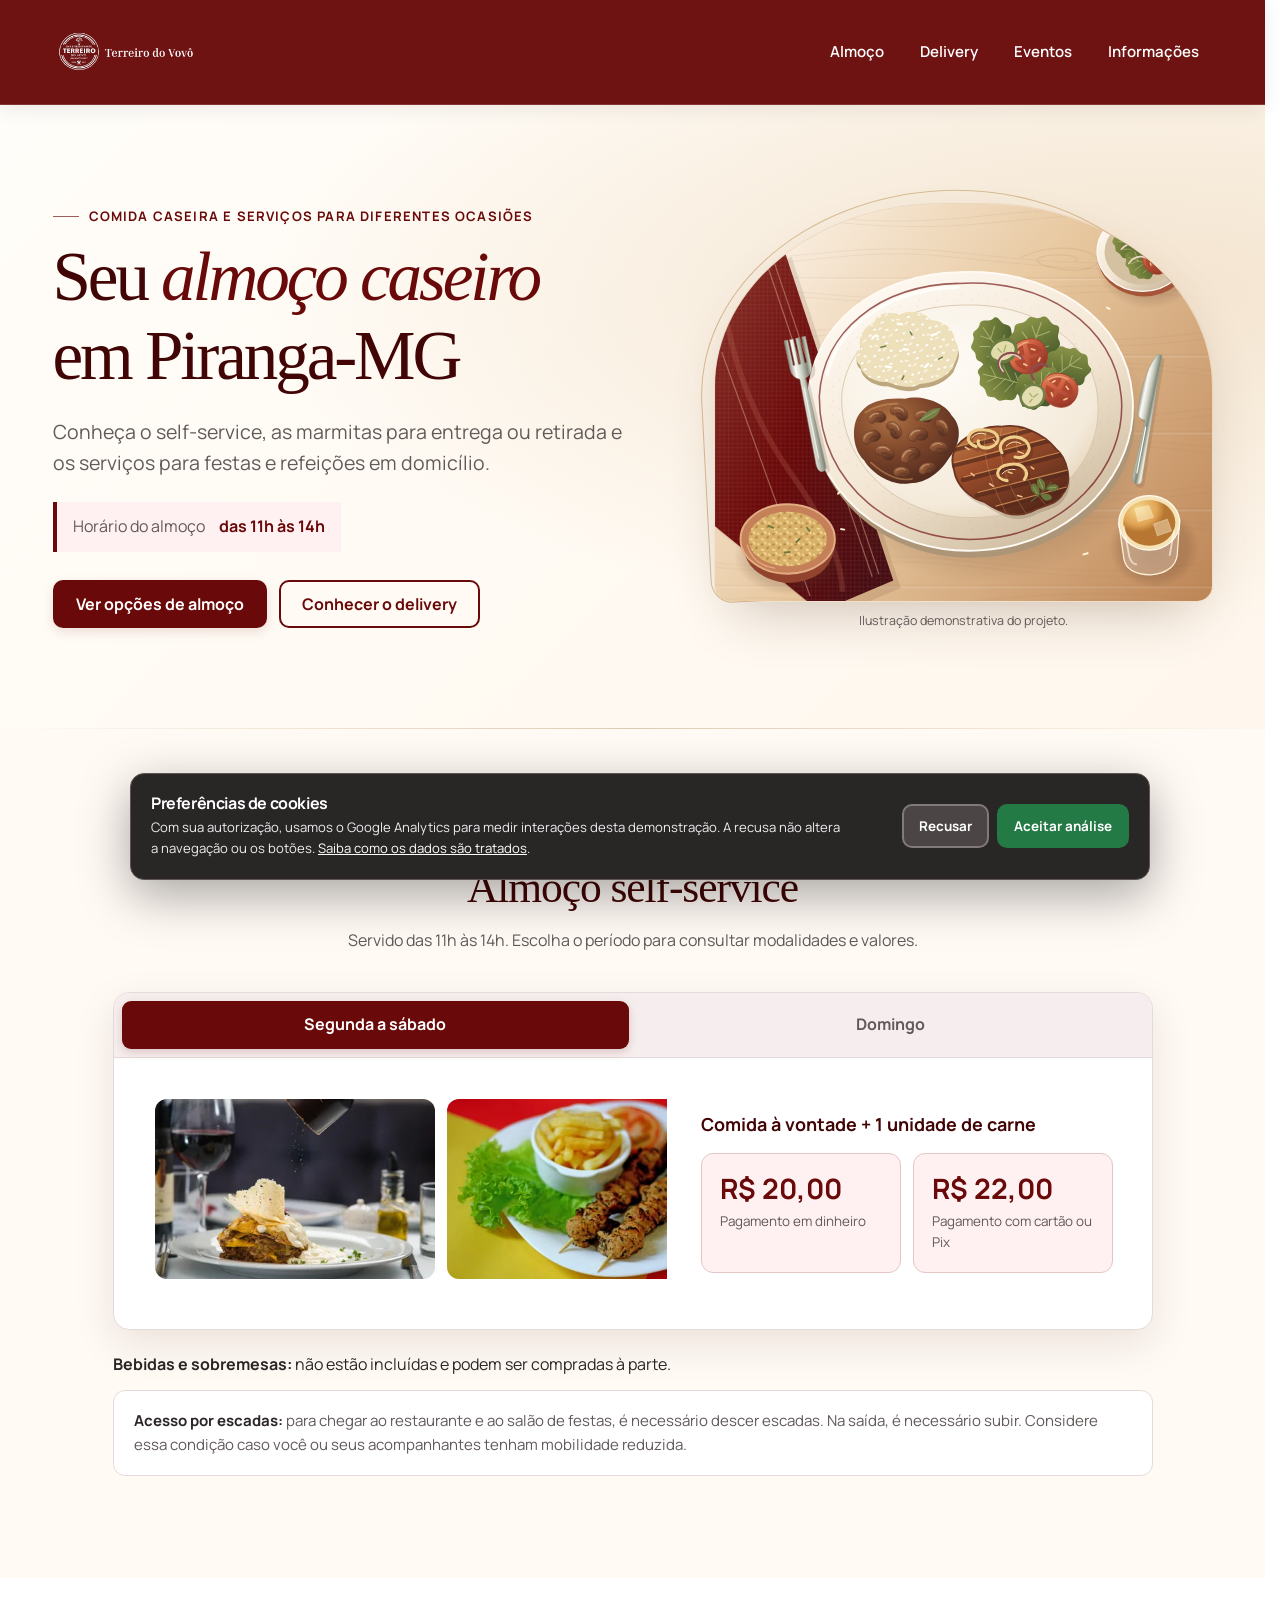
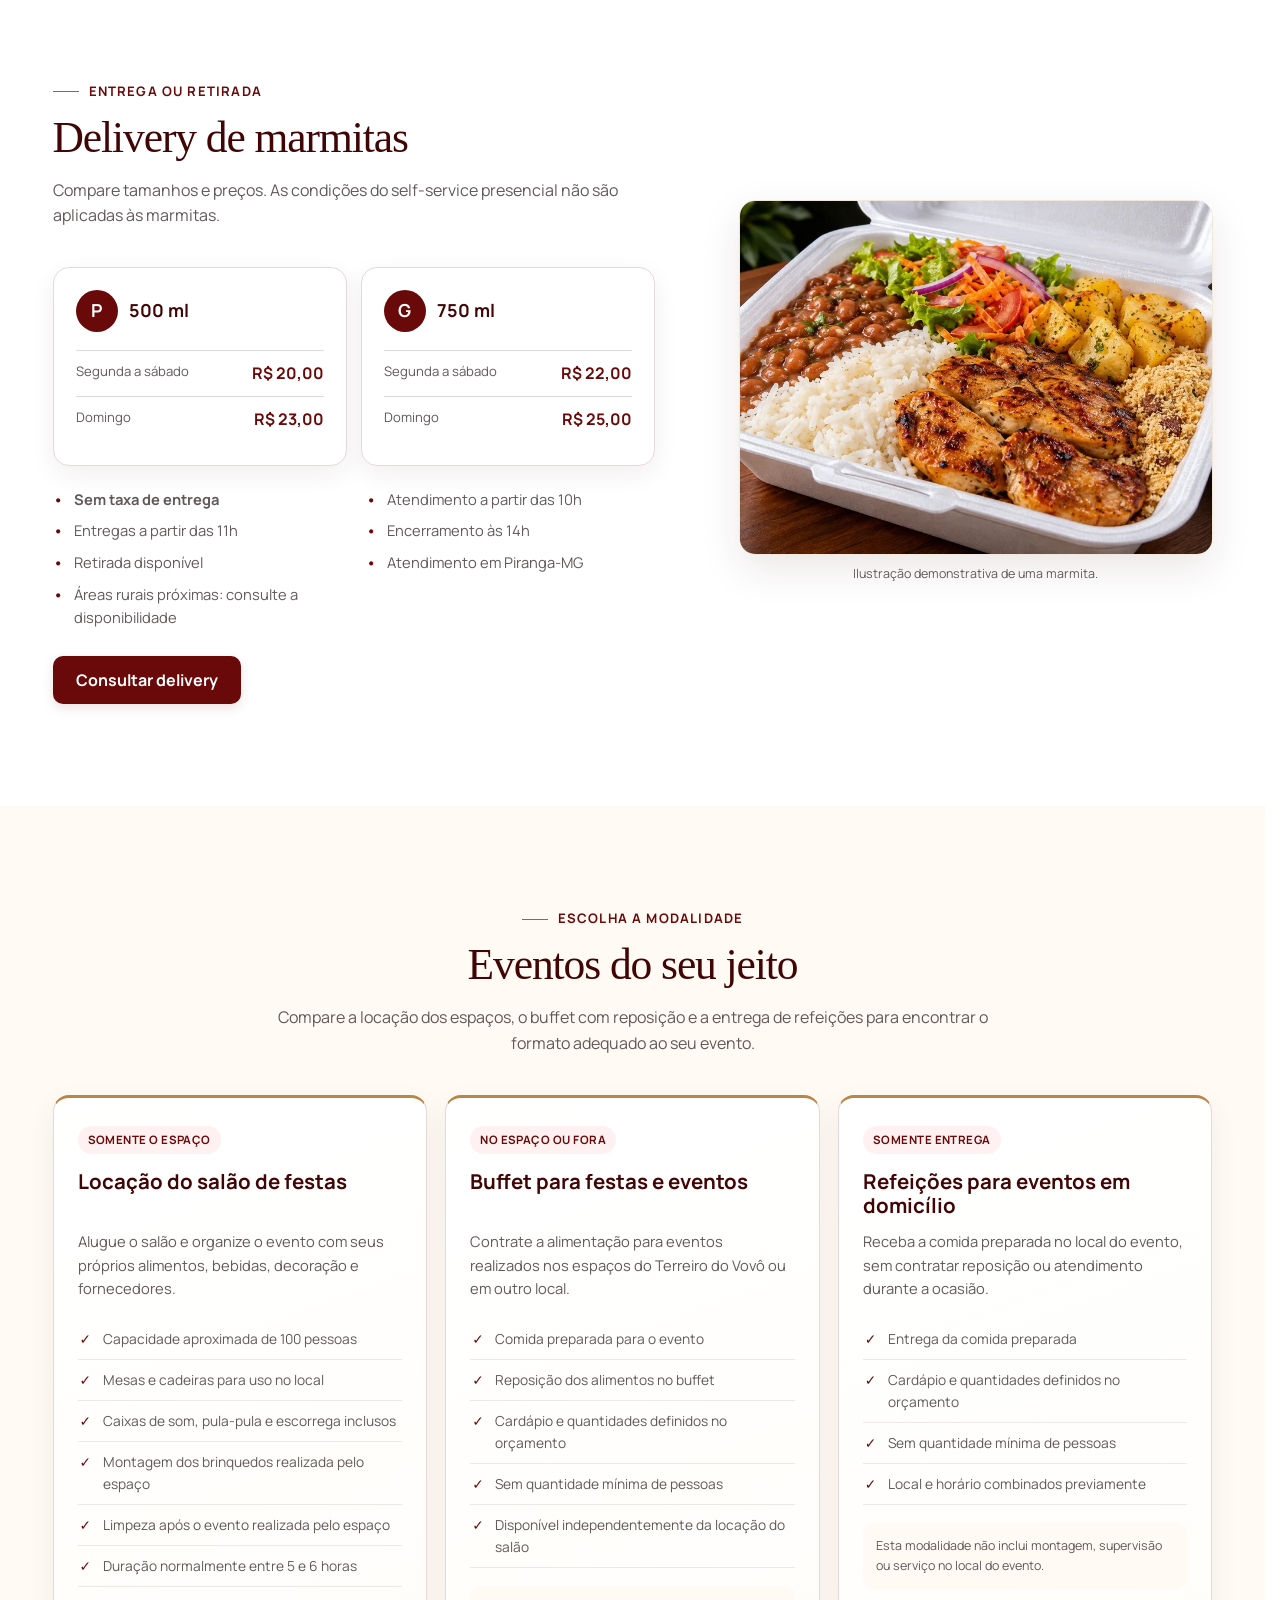
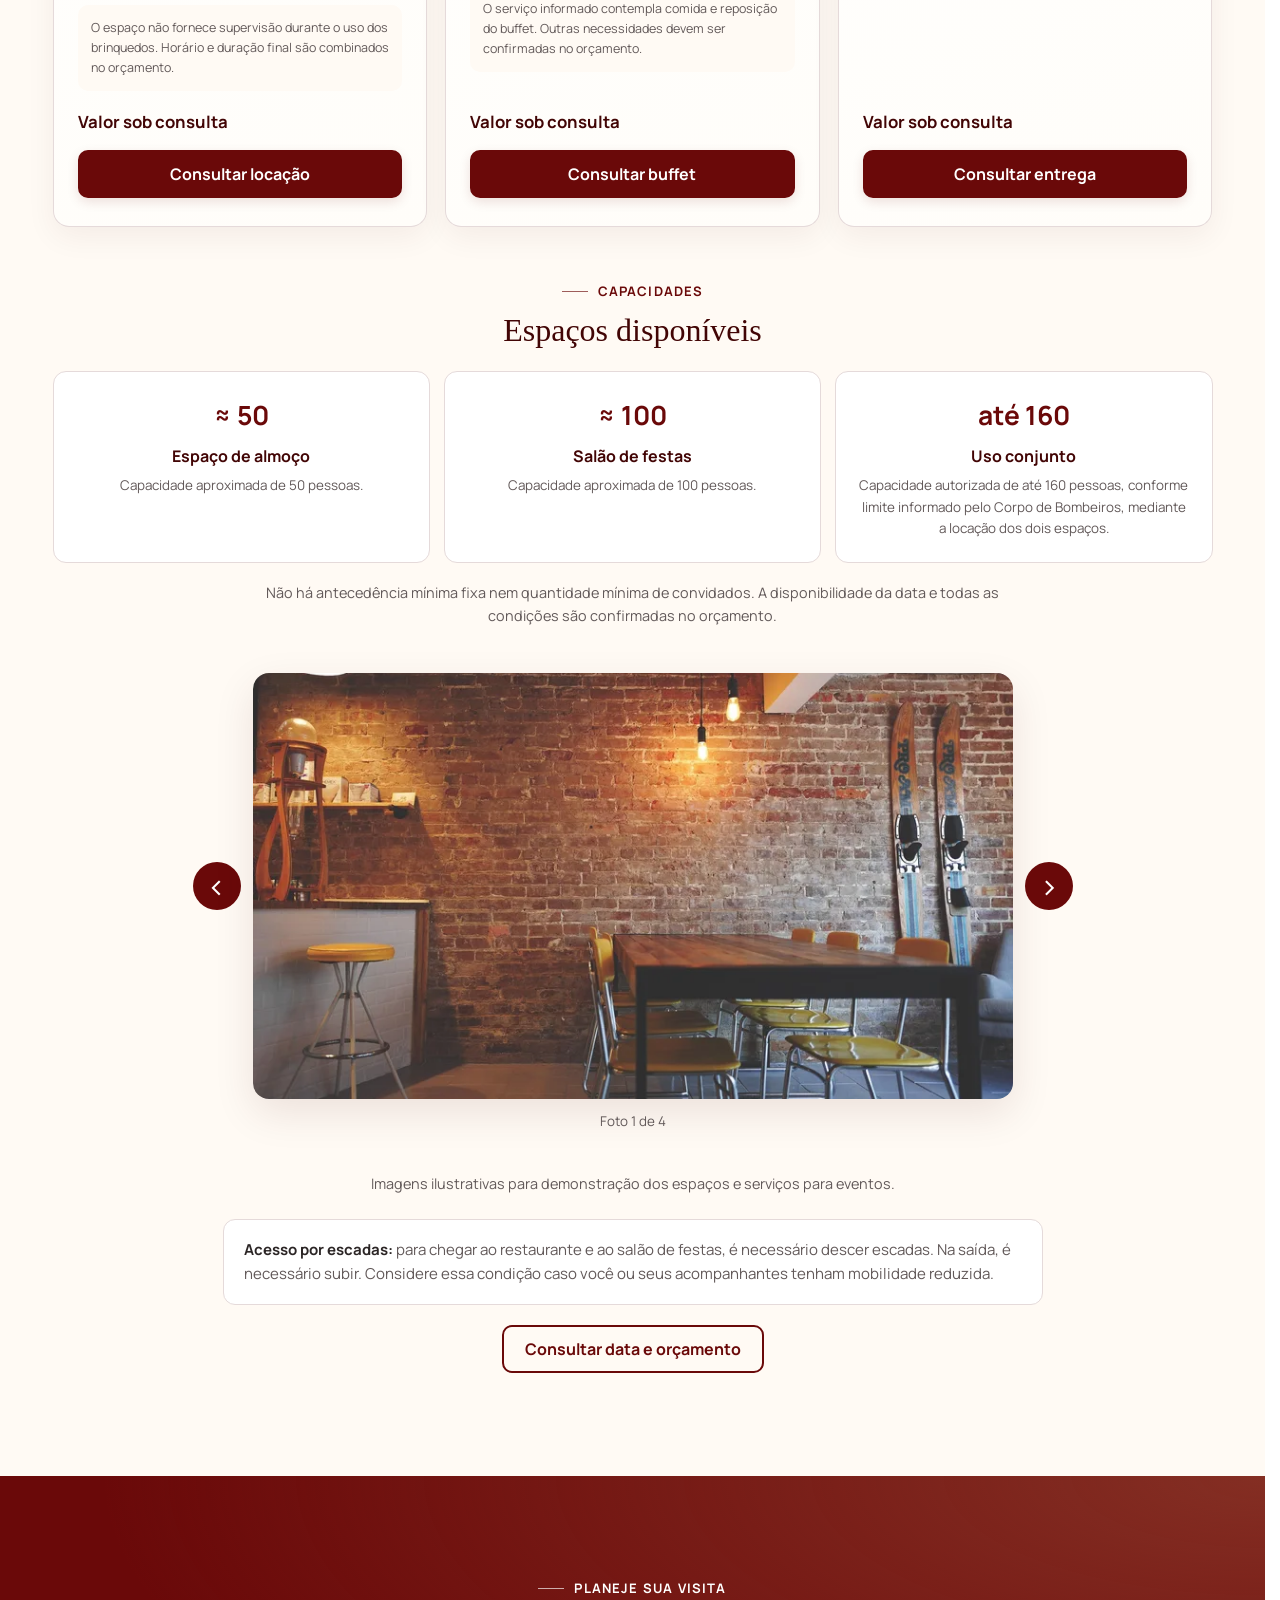
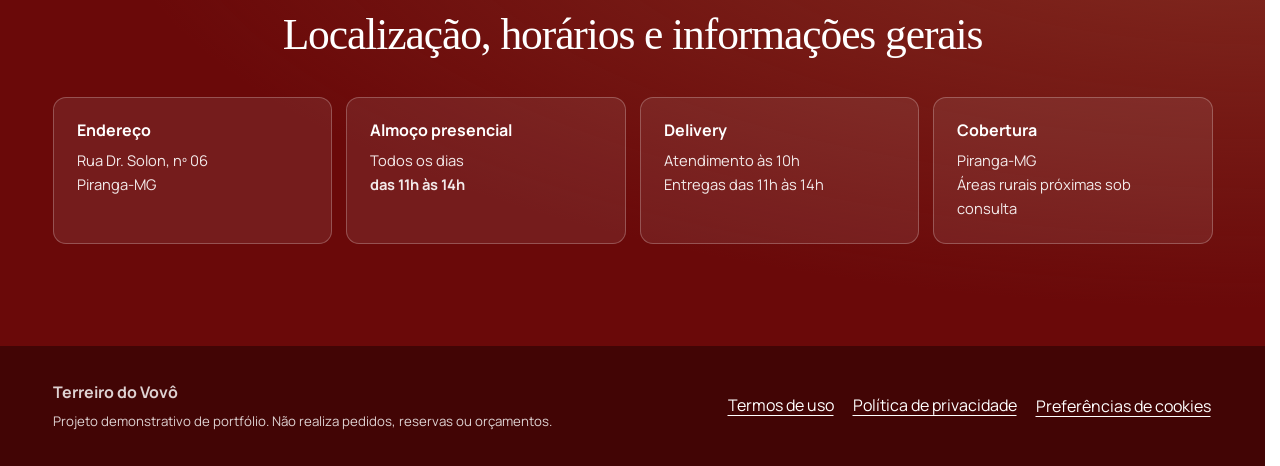
==== commit 22c078f1: "Versão 2.0" ====
--- a/index.html
+++ b/index.html
@@ -1,453 +1,260 @@
-<!doctype html>
+<!DOCTYPE html>
 <html lang="pt-BR">
-    <head>
-        <meta charset="UTF-8" />
-        <meta name="viewport" content="width=device-width, initial-scale=1.0" />
-        <title>Terreiro do Vovô</title>
-
-        <!-- Título e Descrição Básica para o Google -->
-        <meta
-            name="description"
-            content="O autêntico sabor da roça no conforto da sua casa. Venha conhecer o Terreiro do Vovô: Self Service, Delivery e Espaço para Eventos."
-        />
-
-        <!-- Configuração para o WhatsApp, Facebook e Instagram (Open Graph) -->
-        <meta
-            property="og:title"
-            content="Terreiro do Vovô | Sabor que abraça"
-        />
-        <meta
-            property="og:description"
-            content="Peça nosso delivery, veja nosso cardápio de self service ou faça o orçamento da sua festa!"
-        />
-        <meta
-            property="og:image"
-            content="https://seusite.com.br/imagens/capa-whatsapp.jpg"
-        />
-        <meta property="og:url" content="https://seusite.com.br" />
-        <meta property="og:type" content="website" />
-
-        <!-- Google Analytics: carregado apenas após consentimento de cookies (LGPD) -->
-        <script>
-            window.dataLayer = window.dataLayer || [];
-            function gtag() {
-                dataLayer.push(arguments);
-            }
-
-            function carregarAnalytics() {
-                var script = document.createElement("script");
-                script.async = true;
-                script.src =
-                    "https://www.googletagmanager.com/gtag/js?id=G-5WRWWNTSXB";
-                document.head.appendChild(script);
-                script.onload = function () {
-                    gtag("js", new Date());
-                    gtag("config", "G-5WRWWNTSXB");
-                };
-            }
-
-            // Se já aceitou em visita anterior, carrega direto
-            if (localStorage.getItem("cookiesAceitos") === "sim") {
-                carregarAnalytics();
-            }
-        </script>
-
-        <link rel="stylesheet" href="style.css?v=5" />
-    </head>
-    <body>
-        <div class="colunas">
-            <div class="content-container-esquerda">
-                <div class="cabecalho-logo">
-                    <img
-                        src="imagens/logo.png"
-                        alt="Logo Terreiro do Vovô"
-                        class="imagem-logo"
-                    />
-                </div>
-
-                <div class="textos-chamativos">
-                    <h2 class="titulo-destaque">
-                        Comida caseira e deliciosa?<br />É no Terreiro do Vovô
-                    </h2>
-                    <p class="mini-texto">
-                        Do restaurante até a sua casa, vem conhecer nossos
-                        serviços.
-                    </p>
-
-                    <p class="titulo-endereco">
-                        Rua Dr. Solon - N°06, Piranga, Mg
-                    </p>
-                </div>
-
-                <hr class="separador-secao" />
-
-                <!-- BOTÕES DE NAVEGAÇÃO -->
-                <nav class="navegacao-servicos">
-                    <!-- Botão 1: Self Service -->
-                    <div class="div-botao">
-                        <a href="#self-service">
-                            <img
-                                src="imagens/almoco_b.svg"
-                                alt="Ir para Self Service"
-                                class="img-botao"
-                            />
-                        </a>
-                    </div>
-
-                    <!-- Botão 2: Delivery -->
-                    <div class="div-botao">
-                        <a href="#delivery">
-                            <img
-                                src="imagens/delivery_b.svg"
-                                alt="Ir para Delivery"
-                                class="img-botao"
-                            />
-                        </a>
-                    </div>
-
-                    <!-- Botão 3: Eventos -->
-                    <div class="div-botao">
-                        <a href="#eventos">
-                            <img
-                                src="imagens/festas_b.svg"
-                                alt="Ir para Festas e Eventos"
-                                class="img-botao"
-                            />
-                        </a>
-                    </div>
-                </nav>
-
-                <br />
-                <br />
-
-                <hr class="separador-secao" />
-            </div>
-
-            <div class="content-container-direita">
-                <div class="secao inicio" id="inicio">
-                    <div class="destaque-principal">
-                        <img
-                            src="imagens/banner_ia.png"
-                            alt="Prato em destaque do Terreiro do Vovô"
-                            class="imagem-destaque"
-                        />
-                        <p class="texto-marketing">
-                            O tempero inconfundível que você já conhece, servido
-                            para você de diversas formas diferentes.
-                        </p>
-                    </div>
-                </div>
-
-                <hr class="separador-secao" />
-
-                <!-- SEÇÃO SELF SERVICE (Substituindo a antiga aba azul) -->
-                <div class="secao self-service-area" id="self-service">
-                    <h2 class="titulo-secao">Nosso Self Service</h2>
-
-                    <!-- Botões de Troca (Tabs) -->
-                    <div class="botoes-dias">
-                        <button
-                            class="btn-dia ativo"
-                            onclick="mostrarAba('semana', this)"
-                        >
-                            Seg a Sáb
-                        </button>
-                        <button
-                            class="btn-dia"
-                            onclick="mostrarAba('domingo', this)"
-                        >
-                            Domingo
-                        </button>
-                    </div>
-
-                    <!-- CONTEÚDO: SEGUNDA A SÁBADO -->
-                    <div id="aba-semana" class="conteudo-aba ativa">
-                        <!-- Mini Carrossel (Scroll Horizontal) -->
-                        <div class="carrossel-mini">
-                            <!-- Troque pelas imagens reais depois -->
-                            <img
-                                src="imagens/ia_1.png"
-                                alt="Prato dia de semana"
-                                class="img-carrossel"
-                            />
-                            <img
-                                src="imagens/ia_2.png"
-                                alt="Prato dia de semana"
-                                class="img-carrossel"
-                            />
-                            <img
-                                src="imagens/ia_3.png"
-                                alt="Prato dia de semana"
-                                class="img-carrossel"
-                            />
+<head>
+    <meta charset="UTF-8">
+    <meta name="viewport" content="width=device-width, initial-scale=1.0">
+    <title>Terreiro do Vovô | Demonstração de landing page</title>
+    <meta name="description" content="Projeto de portfólio para uma landing page de almoço caseiro, delivery e eventos em Piranga-MG.">
+    <meta property="og:title" content="Terreiro do Vovô | Projeto de portfólio">
+    <meta property="og:description" content="Demonstração de landing page para almoço, delivery e eventos em Piranga-MG.">
+    <meta property="og:image" content="imagens/SVG/logo.png">
+    <meta property="og:image:alt" content="Logo do projeto Terreiro do Vovô">
+    <meta property="og:type" content="website">
+    <meta name="twitter:card" content="summary_large_image">
+    <meta name="theme-color" content="#6a0909">
+    <link rel="icon" type="image/png" href="imagens/SVG/logo.png">
+    <link rel="preconnect" href="https://fonts.googleapis.com">
+    <link rel="preconnect" href="https://fonts.gstatic.com" crossorigin>
+    <link href="https://fonts.googleapis.com/css2?family=Manrope:wght@400;600;700&display=swap" rel="stylesheet">
+    <link rel="stylesheet" href="style.css?v=9">
+</head>
+<body>
+<a class="pular-conteudo" href="#conteudo-principal">Pular para o conteúdo</a>
+<div id="conteudo-pagina">
+    <header class="cabecalho-site">
+        <div class="cabecalho-conteudo">
+            <a class="marca" href="#inicio" aria-label="Terreiro do Vovô — início">
+                <img src="imagens/SVG/logo.png" alt="Terreiro do Vovô" class="marca-logo" width="158" height="95">
+            </a>
+            <nav class="navegacao-principal" aria-label="Navegação principal">
+                <a href="#almoco">Almoço</a><a href="#delivery">Delivery</a>
+                <a href="#eventos">Eventos</a><a href="#informacoes">Informações</a>
+            </nav>
+        </div>
+    </header>
+
+    <main id="conteudo-principal">
+        <section class="secao apresentacao" id="inicio" aria-labelledby="titulo-principal">
+            <div class="container apresentacao-grade">
+                <div class="apresentacao-conteudo">
+                    <p class="rotulo">Comida caseira e serviços para diferentes ocasiões</p>
+                    <h1 id="titulo-principal">Seu <em>almoço caseiro</em> em Piranga-MG</h1>
+                    <p class="apresentacao-texto">Conheça o self-service, as marmitas para entrega ou retirada e os serviços para festas e refeições em domicílio.</p>
+                    <p class="horario-destaque"><span>Horário do almoço</span><strong>das 11h às 14h</strong></p>
+                    <div class="grupo-acoes">
+                        <a class="botao botao-primario" href="#almoco">Ver opções de almoço</a>
+                        <a class="botao botao-secundario" href="#delivery">Conhecer o delivery</a>
+                    </div>
+                </div>
+                <figure class="apresentacao-visual">
+                    <img src="imagens/SVG/banner_hero.svg" alt="Ilustração de uma mesa com arroz, feijão, carne, salada e talheres sobre tecido vinho" class="imagem-destaque" width="800" height="640" fetchpriority="high">
+                    <figcaption>Ilustração demonstrativa do projeto.</figcaption>
+                </figure>
+            </div>
+        </section>
+
+        <section class="secao secao-alternada" id="almoco" data-view-service="almoco" aria-labelledby="titulo-almoco">
+            <div class="container container-estreito">
+                <header class="cabecalho-secao" data-reveal>
+                    <p class="rotulo">Prioridade da casa</p>
+                    <h2 id="titulo-almoco">Almoço self-service</h2>
+                    <p>Servido das 11h às 14h. Escolha o período para consultar modalidades e valores.</p>
+                </header>
+                <div class="abas" data-tabs data-reveal>
+                    <div class="lista-abas" role="tablist" aria-label="Preços do almoço por período">
+                        <button class="botao-aba ativo" id="aba-semana" type="button" role="tab" aria-selected="true" aria-controls="painel-semana" tabindex="0" data-lunch-day="segunda_a_sabado">Segunda a sábado</button>
+                        <button class="botao-aba" id="aba-domingo" type="button" role="tab" aria-selected="false" aria-controls="painel-domingo" tabindex="-1" data-lunch-day="domingo">Domingo</button>
+                    </div>
+                    <section class="painel-aba" id="painel-semana" role="tabpanel" aria-labelledby="aba-semana" tabindex="0">
+                        <div class="almoco-grade">
+                            <div class="galeria-pratos" role="group" aria-label="Fotos de refeições">
+                                <img src="imagens/fotos/prato_lasanha.webp" alt="Foto de prato quente com massa assada" width="280" height="180" loading="lazy" decoding="async">
+                                <img src="imagens/fotos/prato_refeicao.webp" alt="Foto de refeição caseira com legumes e acompanhamentos" width="280" height="180" loading="lazy" decoding="async">
+                                <img src="imagens/fotos/prato_salada.webp" alt="Foto de salada e acompanhamentos frescos" width="280" height="180" loading="lazy" decoding="async">
+                            </div>
+                            <div class="detalhes-almoco">
+                                <h3>Comida à vontade + 1 unidade de carne</h3>
+                                <div class="grade-precos">
+                                    <article class="cartao-preco"><span class="preco">R$ 20,00</span><span>Pagamento em dinheiro</span></article>
+                                    <article class="cartao-preco"><span class="preco">R$ 22,00</span><span>Pagamento com cartão ou Pix</span></article>
+                                </div>
+                            </div>
                         </div>
-
-                        <div class="textos-explicativos">
-                            <h3>Comida à vontade + 1 Carne</h3>
-                            <p>
-                                Sirva-se à vontade no nosso self-sevice completo
-                                com o melhor do tempero caseiro.
-                            </p>
-
-                            <!-- Preços Destacados -->
-                            <div class="caixa-preco-destaque">
-                                <div class="preco-item dinheiro">
-                                    <span class="valor">R$ 20,00</span>
-                                    <span class="forma-pgto">dinheiro</span>
+                    </section>
+                    <section class="painel-aba" id="painel-domingo" role="tabpanel" aria-labelledby="aba-domingo" tabindex="0" hidden>
+                        <div class="almoco-grade">
+                            <div class="galeria-pratos" role="group" aria-label="Fotos de refeições de domingo">
+                                <img src="imagens/fotos/prato_refeicao.webp" alt="Foto de refeição especial de domingo" width="280" height="180" loading="lazy" decoding="async">
+                                <img src="imagens/fotos/prato_lasanha.webp" alt="Foto de prato quente de domingo" width="280" height="180" loading="lazy" decoding="async">
+                                <img src="imagens/SVG/prato_3.svg" alt="Ilustração de sobremesa caseira" width="280" height="180" loading="lazy" decoding="async">
+                            </div>
+                            <div class="detalhes-almoco">
+                                <h3>Escolha a modalidade</h3>
+                                <div class="grade-precos">
+                                    <article class="cartao-preco"><span class="preco">R$ 40,00</span><span>Comida à vontade</span></article>
+                                    <article class="cartao-preco"><span class="preco">R$ 69,90/kg</span><span>Por quilo</span></article>
                                 </div>
-                                <span class="separador-ou">ou</span>
-                                <div class="preco-item cartao">
-                                    <span class="valor">R$ 22,00</span>
-                                    <span class="forma-pgto"
-                                        >cartão ou pix</span
-                                    >
-                                </div>
+                                <p class="texto-auxiliar">No domingo, não há diferença de valor por forma de pagamento.</p>
                             </div>
                         </div>
-                    </div>
-
-                    <!-- CONTEÚDO: DOMINGO -->
-                    <div id="aba-domingo" class="conteudo-aba">
-                        <!-- Mini Carrossel (Scroll Horizontal) -->
-                        <div class="carrossel-mini">
-                            <!-- Troque pelas imagens reais depois -->
-                            <img
-                                src="imagens/ia_1.png"
-                                alt="Prato de domingo"
-                                class="img-carrossel"
-                            />
-                            <img
-                                src="imagens/ia_2.png"
-                                alt="Prato de domingo"
-                                class="img-carrossel"
-                            />
-                            <img
-                                src="imagens/ia_3.png"
-                                alt="Prato de domingo"
-                                class="img-carrossel"
-                            />
-                        </div>
-
-                        <div class="textos-explicativos">
-                            <h3>Almoço Especial de Domingo</h3>
-                            <p>
-                                Aproveite nosso buffet premium com duas opções
-                                exclusivas para o seu fim de semana.
-                            </p>
-
-                            <!-- Preços Menos Destacados -->
-                            <div class="precos-domingo">
-                                <div class="opcao-domingo">
-                                    <h4>Self Service Carnes à Vontade</h4>
-                                    <span class="preco-discreto">R$ 40,00</span>
-                                </div>
-                                <div class="opcao-domingo">
-                                    <h4>Balança (Por Kg)</h4>
-                                    <span class="preco-discreto"
-                                        >R$ 69,90 <small>/ kg</small></span
-                                    >
-                                </div>
-                            </div>
-                        </div>
-                    </div>
-                </div>
-
-                <hr class="separador-secao" />
-
-                <!-- SEÇÃO DELIVERY -->
-                <div class="secao delivery-area" id="delivery">
-                    <div class="delivery-conteudo">
-                        <div class="delivery-texto">
-                            <h2 class="titulo-secao">
-                                Bateu a fome? A gente leva até você!
-                            </h2>
-                            <p class="descricao-delivery">
-                                Desfrute do nosso tempero inconfundível sem sair
-                                de casa. Preparamos e embalamos seu pedido com
-                                todo o cuidado para que chegue quentinho e
-                                perfeito para você.
-                            </p>
-
-                            <!-- Selos de Confiança -->
-                            <div class="vantagens-delivery">
-                                <div class="vantagem">
-                                    🛵 <span>Entrega Rápida</span>
-                                </div>
-                                <div class="vantagem">
-                                    📦 <span>Embalagem Segura</span>
-                                </div>
-                                <div class="vantagem">
-                                    🌡️ <span>Comida Quentinha</span>
-                                </div>
-                            </div>
-
-                            <div class="delivery-imagem">
-                                <!-- Imagem do prato/embalagem de delivery -->
-                                <img
-                                    src="imagens/ia_4.png"
-                                    alt="Comida embalada para delivery"
-                                    class="img-destaque-delivery"
-                                />
-                            </div>
-                        </div>
-
-                        <!-- Botão do WhatsApp (Substitua a imagem depois) -->
-                        <a
-                            href="https://wa.me/"
-                            target="_blank"
-                            class="link-whatsapp"
-                        >
-                            <img
-                                src="imagens/whatsapp_b.svg"
-                                alt="Peça aqui pelo WhatsApp"
-                                class="btn-peca-aqui"
-                            />
-                        </a>
-                    </div>
-                </div>
-
-                <hr class="separador-secao" />
-
-                <!-- SEÇÃO EVENTOS E FESTAS -->
-                <div class="secao eventos-area" id="eventos">
-                    <h2 class="titulo-secao text-center">Festas e Eventos</h2>
-                    <p class="descricao-eventos">
-                        Realize seu momento especial com a gente. Conheça nosso
-                        espaço e escolha o plano perfeito para o seu evento.
-                    </p>
-
-                    <!-- CARROSSEL DE IMAGENS -->
-                    <div class="carrossel-container">
-                        <button
-                            class="btn-carrossel prev"
-                            onclick="mudarSlide(-1)"
-                        >
-                            &#10094;
-                        </button>
-                        <div class="carrossel-track-wrapper">
-                            <div class="carrossel-track" id="track-eventos">
-                                <img
-                                    src="imagens/ia_5.png"
-                                    alt="Decoração de evento"
-                                    class="slide-evento"
-                                />
-                                <img
-                                    src="imagens/ia_6.png"
-                                    alt="Espaço do restaurante"
-                                    class="slide-evento"
-                                />
-                                <img
-                                    src="imagens/ia_7.png"
-                                    alt="Festa realizada"
-                                    class="slide-evento"
-                                />
-                                <img
-                                    src="imagens/ia_8.png"
-                                    alt="Festa realizada"
-                                    class="slide-evento"
-                                />
-                                <img
-                                    src="imagens/ia_9.png"
-                                    alt="Festa realizada"
-                                    class="slide-evento"
-                                />
-                            </div>
-                        </div>
-                        <button
-                            class="btn-carrossel next"
-                            onclick="mudarSlide(1)"
-                        >
-                            &#10095;
-                        </button>
-                    </div>
-
-                    <!-- PLANOS ESTILO SaaS -->
-                    <div class="container-planos">
-                        <!-- Plano 1: Aluguel -->
-                        <div class="cartao-plano">
-                            <h3>Aluguel do Espaço</h3>
-                            <ul class="lista-beneficios">
-                                <li>✔️ Uso exclusivo do salão</li>
-                                <li>✔️ Mesas e cadeiras inclusas</li>
-                                <li>✔️ Acesso liberado aos banheiros</li>
-                                <li>✔️ Limpeza pós-evento</li>
-                            </ul>
-                            <a
-                                href="https://wa.me/55SEUNUMERO?text=Olá, gostaria de um orçamento para Aluguel do Espaço"
-                                target="_blank"
-                                class="btn-orcamento"
-                                >Faça seu orçamento</a
-                            >
-                        </div>
-
-                        <!-- Plano 2: Buffet (Destacado) -->
-                        <div class="cartao-plano destaque">
-                            <div class="badge-recomendado">Mais Escolhido</div>
-                            <h3>Serviço de Buffet</h3>
-                            <ul class="lista-beneficios">
-                                <li>✔️ Aluguel do espaço incluso</li>
-                                <li>✔️ Cardápio personalizado</li>
-                                <li>✔️ Equipe completa de garçons</li>
-                                <li>✔️ Bebidas e sobremesas</li>
-                            </ul>
-                            <a
-                                href="https://wa.me/55SEUNUMERO?text=Olá, gostaria de um orçamento para o Serviço de Buffet"
-                                target="_blank"
-                                class="btn-orcamento"
-                                >Faça seu orçamento</a
-                            >
-                        </div>
-
-                        <!-- Plano 3: Entrega -->
-                        <div class="cartao-plano">
-                            <h3>Entrega em Domicílio</h3>
-                            <ul class="lista-beneficios">
-                                <li>✔️ Comida em grandes porções</li>
-                                <li>✔️ Embalagens térmicas adequadas</li>
-                                <li>✔️ Agendamento exato de horário</li>
-                                <li>✔️ Praticidade para a sua festa</li>
-                            </ul>
-                            <a
-                                href="https://wa.me/55SEUNUMERO?text=Olá, gostaria de um orçamento para Entrega em Domicílio (Eventos)"
-                                target="_blank"
-                                class="btn-orcamento"
-                                >Faça seu orçamento</a
-                            >
-                        </div>
-                    </div>
-                </div>
-            </div>
-        </div>
-        <!-- fim .colunas -->
-
-        <footer class="rodape-minimalista">
-            <span>&copy; 2026 Terreiro do Vovô</span>
-            <span class="separador">|</span>
-            <a href="#contato">Contato</a>
-            <a href="#social">Social</a>
-            <a href="termos_uso.html">Termos de Uso</a>
-            <a href="politica_privacidade.html">Política de Privacidade</a>
-        </footer>
-
-        <div id="aviso-cookies" class="aviso-cookies">
-            <p>
-                Usamos cookies para analisar o tráfego e melhorar sua
-                experiência. Você pode aceitar ou recusar — o site funciona
-                normalmente nas duas opções. Saiba mais em nossa
-                <a href="politica_privacidade.html">Política de Privacidade</a>
-                e nos nossos
-                <a href="termos_uso.html">Termos de Uso</a>.
-            </p>
-            <div class="botoes-cookies">
-                <button id="btn-aceitar-cookies" class="btn-cookies aceitar">
-                    Aceitar
-                </button>
-                <button id="btn-recusar-cookies" class="btn-cookies recusar">
-                    Recusar
-                </button>
-            </div>
-        </div>
-
-        <script src="script.js"></script>
-    </body>
+                    </section>
+                </div>
+                <div class="informacoes-complementares">
+                    <p><strong>Bebidas e sobremesas:</strong> não estão incluídas e podem ser compradas à parte.</p>
+                    <p class="nota-acesso"><strong>Acesso por escadas:</strong> para chegar ao restaurante e ao salão de festas, é necessário descer escadas. Na saída, é necessário subir. Considere essa condição caso você ou seus acompanhantes tenham mobilidade reduzida.</p>
+                </div>
+            </div>
+        </section>
+
+        <section class="secao" id="delivery" data-view-service="delivery" aria-labelledby="titulo-delivery">
+            <div class="container delivery-grade">
+                <div class="delivery-conteudo">
+                    <header class="cabecalho-secao cabecalho-secao-esquerda" data-reveal>
+                        <p class="rotulo">Entrega ou retirada</p><h2 id="titulo-delivery">Delivery de marmitas</h2>
+                        <p>Compare tamanhos e preços. As condições do self-service presencial não são aplicadas às marmitas.</p>
+                    </header>
+                    <div class="comparacao-delivery" role="group" aria-label="Tamanhos e preços das marmitas">
+                        <article class="cartao-marmita" data-reveal>
+                            <h3><span class="marmita-tamanho">P</span> 500 ml</h3>
+                            <dl><div><dt>Segunda a sábado</dt><dd>R$ 20,00</dd></div><div><dt>Domingo</dt><dd>R$ 23,00</dd></div></dl>
+                        </article>
+                        <article class="cartao-marmita" data-reveal data-reveal-delay="1">
+                            <h3><span class="marmita-tamanho">G</span> 750 ml</h3>
+                            <dl><div><dt>Segunda a sábado</dt><dd>R$ 22,00</dd></div><div><dt>Domingo</dt><dd>R$ 25,00</dd></div></dl>
+                        </article>
+                    </div>
+                    <ul class="lista-informacoes">
+                        <li><strong>Sem taxa de entrega</strong></li><li>Atendimento a partir das 10h</li>
+                        <li>Entregas a partir das 11h</li><li>Encerramento às 14h</li><li>Retirada disponível</li>
+                        <li>Atendimento em Piranga-MG</li><li>Áreas rurais próximas: consulte a disponibilidade</li>
+                    </ul>
+                    <button class="botao botao-primario" type="button" data-portfolio data-service="delivery" data-cta-position="secao_delivery">Consultar delivery</button>
+                </div>
+                <figure class="imagem-com-legenda">
+                    <img data-reveal="mascara" src="imagens/fotos/delivery_marmita.webp" alt="Marmita com frango grelhado, arroz e acompanhamentos pronta para delivery" width="800" height="600" loading="lazy" decoding="async">
+                    <figcaption>Ilustração demonstrativa de uma marmita.</figcaption>
+                </figure>
+            </div>
+        </section>
+
+        <section class="secao secao-alternada" id="eventos" data-view-service="eventos" aria-labelledby="titulo-eventos">
+            <div class="container">
+                <header class="cabecalho-secao" data-reveal>
+                    <p class="rotulo">Escolha a modalidade</p>
+                    <h2 id="titulo-eventos">Eventos do seu jeito</h2>
+                    <p>Compare a locação dos espaços, o buffet com reposição e a entrega de refeições para encontrar o formato adequado ao seu evento.</p>
+                </header>
+
+                <div class="planos-eventos">
+                    <article class="cartao-plano-evento" data-reveal>
+                        <span class="etiqueta-plano">Somente o espaço</span>
+                        <h3>Locação do salão de festas</h3>
+                        <p class="descricao-plano">Alugue o salão e organize o evento com seus próprios alimentos, bebidas, decoração e fornecedores.</p>
+                        <ul class="lista-plano">
+                            <li>Capacidade aproximada de 100 pessoas</li>
+                            <li>Mesas e cadeiras para uso no local</li>
+                            <li>Caixas de som, pula-pula e escorrega inclusos</li>
+                            <li>Montagem dos brinquedos realizada pelo espaço</li>
+                            <li>Limpeza após o evento realizada pelo espaço</li>
+                            <li>Duração normalmente entre 5 e 6 horas</li>
+                        </ul>
+                        <p class="detalhe-plano">O espaço não fornece supervisão durante o uso dos brinquedos. Horário e duração final são combinados no orçamento.</p>
+                        <p class="valor-consulta">Valor sob consulta</p>
+                        <button class="botao botao-primario" type="button" data-portfolio data-service="eventos" data-service-option="locacao_salao" data-cta-position="cartao_locacao_salao">Consultar locação</button>
+                    </article>
+
+                    <article class="cartao-plano-evento" data-reveal data-reveal-delay="1">
+                        <span class="etiqueta-plano">No espaço ou fora</span>
+                        <h3>Buffet para festas e eventos</h3>
+                        <p class="descricao-plano">Contrate a alimentação para eventos realizados nos espaços do Terreiro do Vovô ou em outro local.</p>
+                        <ul class="lista-plano">
+                            <li>Comida preparada para o evento</li>
+                            <li>Reposição dos alimentos no buffet</li>
+                            <li>Cardápio e quantidades definidos no orçamento</li>
+                            <li>Sem quantidade mínima de pessoas</li>
+                            <li>Disponível independentemente da locação do salão</li>
+                        </ul>
+                        <p class="detalhe-plano">O serviço informado contempla comida e reposição do buffet. Outras necessidades devem ser confirmadas no orçamento.</p>
+                        <p class="valor-consulta">Valor sob consulta</p>
+                        <button class="botao botao-primario" type="button" data-portfolio data-service="eventos" data-service-option="buffet" data-cta-position="cartao_buffet">Consultar buffet</button>
+                    </article>
+
+                    <article class="cartao-plano-evento" data-reveal data-reveal-delay="2">
+                        <span class="etiqueta-plano">Somente entrega</span>
+                        <h3>Refeições para eventos em domicílio</h3>
+                        <p class="descricao-plano">Receba a comida preparada no local do evento, sem contratar reposição ou atendimento durante a ocasião.</p>
+                        <ul class="lista-plano">
+                            <li>Entrega da comida preparada</li>
+                            <li>Cardápio e quantidades definidos no orçamento</li>
+                            <li>Sem quantidade mínima de pessoas</li>
+                            <li>Local e horário combinados previamente</li>
+                        </ul>
+                        <p class="detalhe-plano">Esta modalidade não inclui montagem, supervisão ou serviço no local do evento.</p>
+                        <p class="valor-consulta">Valor sob consulta</p>
+                        <button class="botao botao-primario" type="button" data-portfolio data-service="eventos" data-service-option="entrega_refeicoes" data-cta-position="cartao_entrega_eventos">Consultar entrega</button>
+                    </article>
+                </div>
+
+                <section class="espacos-eventos" aria-labelledby="titulo-espacos-eventos">
+                    <div class="cabecalho-subsecao" data-reveal>
+                        <p class="rotulo">Capacidades</p>
+                        <h3 id="titulo-espacos-eventos">Espaços disponíveis</h3>
+                    </div>
+                    <div class="configuracoes-espaco">
+                        <article data-reveal><span class="numero-destaque">≈ 50</span><h4>Espaço de almoço</h4><p>Capacidade aproximada de 50 pessoas.</p></article>
+                        <article data-reveal data-reveal-delay="1"><span class="numero-destaque">≈ 100</span><h4>Salão de festas</h4><p>Capacidade aproximada de 100 pessoas.</p></article>
+                        <article data-reveal data-reveal-delay="2"><span class="numero-destaque">até 160</span><h4>Uso conjunto</h4><p>Capacidade autorizada de até 160 pessoas, conforme limite informado pelo Corpo de Bombeiros, mediante a locação dos dois espaços.</p></article>
+                    </div>
+                    <p class="texto-auxiliar texto-centralizado">Não há antecedência mínima fixa nem quantidade mínima de convidados. A disponibilidade da data e todas as condições são confirmadas no orçamento.</p>
+                </section>
+
+                <section class="galeria-eventos" data-reveal aria-roledescription="carrossel" aria-label="Fotos dos espaços e serviços para eventos" tabindex="0" data-carousel>
+                    <button class="controle-galeria" type="button" data-carousel-prev aria-label="Foto anterior">‹</button>
+                    <div class="janela-galeria"><div class="trilha-galeria" data-carousel-track>
+                        <figure class="slide-evento"><img src="imagens/fotos/evento_salao.webp" alt="Salão de festas preparado com mesas e decoração rústica" width="750" height="420" loading="lazy"></figure>
+                        <figure class="slide-evento"><img src="imagens/fotos/evento_luzes.webp" alt="Ambiente de confraternização com iluminação decorativa" width="750" height="420" loading="lazy"></figure>
+                        <figure class="slide-evento"><img src="imagens/fotos/evento_buffet.webp" alt="Mesa de buffet com pratos e talheres preparados para o evento" width="750" height="420" loading="lazy"></figure>
+                        <figure class="slide-evento"><img src="imagens/fotos/evento_mesas.webp" alt="Área de mesas e assentos para convidados" width="750" height="420" loading="lazy"></figure>
+                    </div></div>
+                    <button class="controle-galeria" type="button" data-carousel-next aria-label="Próxima foto">›</button>
+                    <p class="status-galeria" aria-live="polite" aria-atomic="true" data-carousel-status>Foto 1 de 4</p>
+                </section>
+                <p class="texto-auxiliar texto-centralizado">Imagens ilustrativas para demonstração dos espaços e serviços para eventos.</p>
+
+                <div class="eventos-acao">
+                    <p class="nota-acesso"><strong>Acesso por escadas:</strong> para chegar ao restaurante e ao salão de festas, é necessário descer escadas. Na saída, é necessário subir. Considere essa condição caso você ou seus acompanhantes tenham mobilidade reduzida.</p>
+                    <button class="botao botao-secundario" type="button" data-portfolio data-service="eventos" data-service-option="consulta_geral" data-cta-position="fim_secao_eventos">Consultar data e orçamento</button>
+                </div>
+            </div>
+        </section>
+
+        <section class="secao secao-informacoes" id="informacoes" aria-labelledby="titulo-informacoes">
+            <div class="container">
+                <header class="cabecalho-secao" data-reveal><p class="rotulo">Planeje sua visita</p><h2 id="titulo-informacoes">Localização, horários e informações gerais</h2></header>
+                <div class="grade-informacoes">
+                    <article data-reveal><h3>Endereço</h3><address>Rua Dr. Solon, nº 06<br>Piranga-MG</address></article>
+                    <article data-reveal data-reveal-delay="1"><h3>Almoço presencial</h3><p>Todos os dias<br><strong>das 11h às 14h</strong></p></article>
+                    <article data-reveal data-reveal-delay="2"><h3>Delivery</h3><p>Atendimento às 10h<br>Entregas das 11h às 14h</p></article>
+                    <article data-reveal data-reveal-delay="3"><h3>Cobertura</h3><p>Piranga-MG<br>Áreas rurais próximas sob consulta</p></article>
+                </div>
+            </div>
+        </section>
+    </main>
+
+    <footer class="rodape"><div class="container rodape-conteudo">
+        <div><strong>Terreiro do Vovô</strong><p>Projeto demonstrativo de portfólio. Não realiza pedidos, reservas ou orçamentos.</p></div>
+        <nav aria-label="Links do rodapé"><a href="termos_uso.html">Termos de uso</a><a href="politica_privacidade.html">Política de privacidade</a><button type="button" data-cookie-preferences>Preferências de cookies</button></nav>
+    </div></footer>
+
+    <section id="aviso-cookies" class="aviso-cookies" aria-labelledby="titulo-cookies" aria-describedby="texto-cookies" hidden>
+        <div><h2 id="titulo-cookies">Preferências de cookies</h2><p id="texto-cookies">Com sua autorização, usamos o Google Analytics para medir interações desta demonstração. A recusa não altera a navegação ou os botões. <a href="politica_privacidade.html">Saiba como os dados são tratados</a>.</p></div>
+        <div class="botoes-cookies"><button id="btn-recusar-cookies" class="botao botao-neutro" type="button">Recusar</button><button id="btn-aceitar-cookies" class="botao botao-aceitar" type="button">Aceitar análise</button></div>
+    </section>
+</div>
+
+<div class="modal-overlay" id="modal-portfolio" role="dialog" aria-modal="true" aria-labelledby="modal-titulo" aria-describedby="modal-descricao" aria-hidden="true" hidden>
+    <div class="modal-card"><span class="modal-badge">Projeto de portfólio</span><h2 id="modal-titulo">Esta ação é demonstrativa</h2><p id="modal-descricao">Este botão apresenta uma etapa comercial da landing page, mas não envia pedidos, solicitações de orçamento ou mensagens para um atendimento real.</p><button class="botao botao-primario" id="btn-fechar-modal" type="button">Entendi</button></div>
+</div>
+<script src="script.js?v=9" defer></script>
+</body>
 </html>
--- a/style.css
+++ b/style.css
@@ -1,1110 +1,405 @@
-@import url("https://fonts.googleapis.com/css2?family=Manrope:wght@400;700&display=swap");
-@import url("https://fonts.googleapis.com/css2?family=Lato:wght@400;700&family=Playfair+Display:wght@600;700&display=swap");
-@import url("https://fonts.googleapis.com/css2?family=Petit+Formal+Script&display=swap");
-* {
-    box-sizing: border-box;
-}
-
+:root {
+    --vinho: #6a0909;
+    --vinho-escuro: #420505;
+    --vinho-claro: #fff1f1;
+    --creme: #fffaf4;
+    --fundo: #ffffff;
+    --texto: #2b2525;
+    --texto-suave: #625959;
+    --borda: #e5dada;
+    --verde: #237a45;
+    --largura: 1160px;
+    --raio: 16px;
+    --sombra: 0 14px 40px rgba(66, 5, 5, 0.1);
+    --cabecalho: 104px;
+    --dourado: #b88646;
+    --curva: cubic-bezier(.22, 1, .36, 1);
+    --duracao-curta: 180ms;
+    --duracao-media: 320ms;
+}
+
+* { box-sizing: border-box; }
+html { scroll-behavior: smooth; scroll-padding-top: calc(var(--cabecalho) + 20px); scrollbar-gutter: stable; }
 body {
     margin: 0;
-    padding: 0;
-    background-color: #6a0909;
-    min-height: 100vh;
-}
-
-/* Wrapper que contém as duas colunas — footer fica fora e ocupa 100% */
-.colunas {
+    min-width: 280px;
+    overflow-x: hidden;
+    color: var(--texto);
+    background: var(--fundo);
+    font-family: "Manrope", system-ui, -apple-system, BlinkMacSystemFont, "Segoe UI", sans-serif;
+    line-height: 1.6;
+}
+body.modal-aberto { overflow: hidden; }
+body.modal-aberto #conteudo-pagina { pointer-events: none; user-select: none; }
+img { display: block; max-width: 100%; }
+button, a { font: inherit; }
+a { color: var(--vinho); }
+button { cursor: pointer; }
+[hidden] { display: none !important; }
+
+:focus-visible { outline: 3px solid #d07a00; outline-offset: 3px; }
+
+.pular-conteudo {
+    position: fixed;
+    z-index: 5000;
+    top: 8px;
+    left: 8px;
+    padding: 12px 18px;
+    border-radius: 8px;
+    color: #fff;
+    background: var(--vinho-escuro);
+    transform: translateY(-150%);
+}
+.pular-conteudo:focus { transform: translateY(0); }
+
+.container { width: min(100% - 40px, var(--largura)); margin-inline: auto; }
+.container-estreito { max-width: 1040px; }
+.secao { padding: clamp(64px, 8vw, 104px) 0; }
+.secao-alternada { background: var(--creme); }
+.rotulo {
+    margin: 0 0 10px;
+    color: var(--vinho);
+    font-size: 0.82rem;
+    font-weight: 700;
+    letter-spacing: 0.09em;
+    text-transform: uppercase;
+}
+h1, h2, h3, p { overflow-wrap: anywhere; }
+h1, h2, h3 { margin-top: 0; color: var(--vinho-escuro); line-height: 1.15; }
+h1, .cabecalho-secao h2, .cabecalho-subsecao h3 { font-family: Georgia, "Times New Roman", serif; font-weight: 400; text-wrap: balance; }
+h1 em { color: var(--vinho); }
+.rotulo::before { display: inline-block; width: 26px; height: 1px; margin: 0 10px .3em 0; background: currentColor; content: ""; opacity: .65; }
+h1 { max-width: 750px; margin-bottom: 20px; font-size: clamp(2.2rem, 5.4vw, 4.6rem); letter-spacing: -0.045em; }
+h2 { margin-bottom: 16px; font-size: clamp(1.8rem, 3.4vw, 3rem); letter-spacing: -0.025em; }
+h3 { font-size: 1.12rem; }
+.cabecalho-secao { max-width: 760px; margin: 0 auto 38px; text-align: center; }
+.cabecalho-secao > p:last-child { margin: 0; color: var(--texto-suave); }
+.cabecalho-secao-esquerda { margin-inline: 0; text-align: left; }
+
+.cabecalho-site {
+    position: sticky;
+    z-index: 1000;
+    top: 0;
+    min-height: var(--cabecalho);
+    border-bottom: 1px solid rgba(255,255,255,.15);
+    background: rgba(106, 9, 9, .96);
+    box-shadow: 0 4px 18px rgba(25, 0, 0, .08);
+    backdrop-filter: blur(12px);
+    transition: background-color var(--duracao-media) ease, box-shadow var(--duracao-media) ease;
+}
+.cabecalho-conteudo {
     display: flex;
-    flex-direction: row;
-    min-height: 100vh;
-}
-
-/* Divs do Background */
-.content-container-direita {
-    background-color: white;
-    width: 60%;
-    min-height: 100vh;
-    overflow-y: auto;
-    flex: 1;
-}
-
-.content-container-esquerda {
-    background-color: #6a0909;
-    width: 40%;
-    height: 100vh;
-    position: sticky;
-    top: 0;
-    flex-shrink: 0;
-    overflow-y: auto;
-}
-
-/* logo */
-
-.logo {
-    color: black;
-    font-family: mont;
-    font-size: 14px;
-    width: 100px;
-    height: 20px;
-    background-color: transparent;
-}
-
-.cabecalho-logo {
-    display: flex;
-    justify-content: center;
-    margin-top: 10px;
-    padding: 0 30px;
-}
-
-.imagem-logo {
-    width: 280px;
-    max-width: 90%;
-    height: auto;
-    object-fit: contain;
-}
-
-/* Textos lado esquerdo */
-
-.textos-chamativos {
-    text-align: left;
-    padding: 0 30px;
-    margin-top: 20px;
-    color: #ffffff;
-    font-family: "Manrope", sans-serif; /* Aplicando a fonte solicitada */
-}
-
-.titulo-destaque {
-    font-size: 22px;
-    font-weight: 700; /* Peso da fonte em negrito para destacar */
-    margin-bottom: 15px;
-    line-height: 1.4; /* Espaçamento entre as linhas para melhor leitura */
-}
-
-.titulo-endereco {
-    font-size: 16px;
-    font-weight: 700; /* Peso da fonte em negrito para destacar */
-    margin-bottom: 15px;
-    line-height: 1.4; /* Espaçamento entre as linhas para melhor leitura */
-}
-
-.mini-texto {
-    font-size: 15px;
-    font-weight: 400;
-    color: #e0e0e0; /* Um tom levemente mais escuro que o branco puro para dar contraste hierárquico */
-    line-height: 1.5;
-}
-
-/* --- BOTÕES DE NAVEGAÇÃO (Lado Esquerdo) --- */
-.navegacao-servicos {
-    display: flex;
-    flex-direction: row; /* Coloca os botões um ao lado do outro */
-    align-items: center; /* Centraliza os botões na tela esquerda */
-    gap: 20px; /* Espaçamento entre um botão e outro */
-    margin-top: 40px; /* Distância entre os botões e o texto de cima */
-    padding: 0 30px;
-}
-
-.div-botao {
-    width: 150px; /* Largura padrão dos botões (ajuste conforme o tamanho da sua imagem) */
-    max-width: 85%; /* Impede que o botão fique maior que a tela em monitores pequenos */
-    transition: transform 0.3s ease; /* Prepara a animação suave */
-}
-
-/* Efeito de aumento ao passar o mouse */
-.div-botao:hover {
-    transform: scale(1.05); /* Aumenta o botão em 5% */
-}
-
-.img-botao {
-    width: 100%; /* A imagem vai preencher os 250px da div-botao */
-    height: auto; /* Mantém a proporção original do seu desenho */
-    display: block; /* Remove um pequeno espaço branco que navegadores colocam sob imagens */
-}
-
-.secao {
-    min-height: 100vh; /* Faz cada bloco ocupar a altura inteira da tela */
-    padding: 40px;
-    display: flex;
-    flex-direction: column;
-    justify-content: center; /* Centraliza o texto no meio da tela temporariamente */
+    width: min(100% - 40px, var(--largura));
+    min-height: var(--cabecalho);
+    margin-inline: auto;
     align-items: center;
-    font-family: sans-serif;
-    font-size: 24px;
-}
-
-/* Cores de marcação temporárias */
-
-.inicio {
-    background-color: white;
-    color: black;
-}
-.azul {
-    background-color: blue;
-    color: white;
-}
-.verde {
-    background-color: green;
-    color: white;
-}
-.roxa {
-    background-color: purple;
-    color: white;
-}
-
-/*linha separadora*/
-
-.separador-secao {
-    border: 0;
-    height: 2px;
-    /* Cria um degradê que começa transparente, fica cinza no meio e termina transparente */
-    background-image: linear-gradient(
-        to right,
-        transparent,
-        #cccccc,
-        transparent
-    );
-    margin: 0;
-}
-
-/* --- SEÇÃO INICIAL (Imagem destaque) --- */
-.inicio {
-    background-color: #ffffff;
-    padding: 30px 20px 60px 60px;
-    display: flex;
-    justify-content: flex-start;
+    justify-content: space-between;
+    gap: 28px;
+}
+.cabecalho-site.com-rolagem { background: rgba(66, 5, 5, .97); box-shadow: 0 6px 24px rgba(25, 0, 0, .18); }
+.marca { display: flex; min-width: 158px; min-height: 95px; align-items: center; }
+.marca-logo { width: 158px; height: 95px; object-fit: contain; }
+.navegacao-principal { display: flex; align-items: center; justify-content: flex-end; gap: 8px; }
+.navegacao-principal a {
+    position: relative;
+    display: inline-flex;
+    min-height: 44px;
+    padding: 10px 14px;
     align-items: center;
-    min-height: auto;
-}
-
-.destaque-principal {
-    display: flex;
-    flex-direction: column;
-    align-items: center;
-    width: 100%;
-}
-
-.imagem-destaque {
-    width: 100%;
-    max-width: 750px;
-    height: auto;
-    border-radius: 12px;
-    box-shadow: 0 10px 25px rgba(0, 0, 0, 0.15);
-    margin-bottom: 15px;
-    object-fit: cover;
-}
-
-.texto-marketing {
-    font-family: "Petit Formal Script", sans-serif;
-    font-size: 22px;
+    border-radius: 9px;
+    color: #fff;
+    font-size: 0.94rem;
     font-weight: 600;
-    color: #420505;
-    text-align: center;
-    max-width: 600px;
-    line-height: 1.5;
-}
-
-/* --- SEÇÃO SELF SERVICE --- */
-.self-service-area {
-    background-color: #fcfcfc; /* Fundo quase branco para separar da primeira seção */
-    padding: 60px 40px;
-    align-items: center;
-}
-
-.titulo-secao {
-    font-family: "Montserrat", sans-serif;
-    color: #420505;
-    margin-bottom: 30px;
-    font-size: 28px;
-}
-
-/* --- BOTÕES DE ABAS --- */
-.botoes-dias {
-    display: flex;
-    gap: 15px;
-    margin-bottom: 30px;
-}
-
-.btn-dia {
-    background-color: #e0e0e0;
-    color: #555;
-    border: none;
-    padding: 12px 30px;
-    border-radius: 30px; /* Botões arredondados */
-    font-size: 16px;
-    font-weight: bold;
-    cursor: pointer;
-    transition: all 0.3s ease;
-}
-
-.btn-dia.ativo {
-    background-color: #6a0909; /* Cor principal quando está selecionado */
-    color: #ffffff;
-    box-shadow: 0 4px 10px rgba(106, 9, 9, 0.3);
-}
-
-/* --- CONTROLE DAS ABAS --- */
-.conteudo-aba {
-    display: none; /* Esconde tudo por padrão */
-    flex-direction: column;
-    align-items: center;
-    width: 100%;
-    animation: fadeIn 0.4s ease-in-out; /* Efeito suave ao aparecer */
-}
-
-.conteudo-aba.ativa {
-    display: flex; /* Mostra apenas a aba que tem a classe "ativa" */
-}
-
-@keyframes fadeIn {
-    from {
-        opacity: 0;
-        transform: translateY(10px);
-    }
-    to {
-        opacity: 1;
-        transform: translateY(0);
-    }
-}
-
-/* --- CARROSSEL MINIATURA --- */
-.carrossel-mini {
-    display: flex;
-    gap: 15px;
-    width: 100%;
-    max-width: 600px;
-    overflow-x: auto; /* Cria a rolagem horizontal */
-    scroll-snap-type: x mandatory; /* Faz a imagem "travar" no meio da tela ao rolar */
-    padding-bottom: 15px;
-    margin-bottom: 20px;
-}
-
-/* Esconde a barra de rolagem para ficar mais elegante */
-.carrossel-mini::-webkit-scrollbar {
-    height: 6px;
-}
-.carrossel-mini::-webkit-scrollbar-thumb {
-    background-color: #ccc;
-    border-radius: 4px;
-}
-
-.img-carrossel {
-    flex: 0 0 auto;
-    width: 280px;
-    height: 180px;
-    object-fit: cover;
-    border-radius: 10px;
-    scroll-snap-align: center;
-}
-
-/* --- TEXTOS E PREÇOS --- */
-.textos-explicativos {
-    text-align: center;
-    max-width: 600px;
-}
-
-.textos-explicativos h3 {
-    font-family: "Montserrat", sans-serif;
-    color: #222;
-    margin-bottom: 10px;
-}
-
-.textos-explicativos p {
-    color: #555;
-    font-size: 16px;
-    margin-bottom: 25px;
-    line-height: 1.5;
-}
-
-/* Preço Destacado (Seg-Sab) */
-.caixa-preco-destaque {
-    display: flex;
-    justify-content: center;
-    align-items: center;
-    gap: 15px;
-    background-color: #fff3f3;
-    padding: 20px;
-    border-radius: 12px;
-    border: 2px dashed #6a0909;
-}
-
-.preco-item {
-    display: flex;
-    flex-direction: column;
-}
-
-.preco-item .valor {
-    font-size: 26px;
-    font-weight: bold;
-    color: #6a0909;
-}
-
-.preco-item .forma-pgto {
-    font-size: 13px;
-    color: #777;
-    text-transform: uppercase;
-}
-
-.separador-ou {
-    font-weight: bold;
-    color: #aaa;
-}
-
-/* Preço Discreto (Domingo) */
-.precos-domingo {
-    display: flex;
-    justify-content: center;
-    gap: 30px;
-    border-top: 1px solid #ddd;
-    padding-top: 20px;
-}
-
-.opcao-domingo h4 {
-    font-size: 16px;
-    color: #444;
-    margin-bottom: 5px;
-}
-
-.preco-discreto {
-    font-size: 18px;
-    font-weight: bold;
-    color: #666; /* Cor mais suave, menos chamativa que o vermelho */
-}
-
-/* --- SEÇÃO DELIVERY --- */
-.delivery-area {
-    background-color: #ffffff; /* Fundo limpo para destacar a foto */
-    padding: 80px 40px;
-    display: flex;
+    text-decoration: none;
+    transition: background-color var(--duracao-curta) ease;
+}
+.navegacao-principal a::after { position: absolute; right: 14px; bottom: 5px; left: 14px; height: 2px; border-radius: 2px; background: #e6bc82; content: ""; transform: scaleX(0); transform-origin: left; transition: transform var(--duracao-media) var(--curva); }
+.navegacao-principal a[aria-current="location"] { background: rgba(255,255,255,.09); }
+.navegacao-principal a[aria-current="location"]::after, .navegacao-principal a:focus-visible::after { transform: scaleX(1); }
+
+.apresentacao { position: relative; isolation: isolate; padding: clamp(58px, 8vw, 98px) 0; background: radial-gradient(ellipse at 90% 30%, #f3e4cf 0, transparent 55%), linear-gradient(135deg, #fffdf9, #fff7ed); }
+.apresentacao::after { position: absolute; right: 0; bottom: 0; left: 0; height: 1px; background: linear-gradient(90deg, transparent, #dfcbb3, transparent); content: ""; }
+.apresentacao-conteudo { position: relative; z-index: 1; }
+.apresentacao-grade { display: grid; grid-template-columns: minmax(0, 1.08fr) minmax(340px, .92fr); align-items: center; gap: clamp(36px, 6vw, 78px); }
+.apresentacao-texto { max-width: 650px; margin: 0 0 24px; color: var(--texto-suave); font-size: clamp(1.05rem, 2vw, 1.22rem); }
+.horario-destaque {
+    display: inline-flex;
+    margin: 0 0 28px;
+    padding: 12px 16px;
+    flex-wrap: wrap;
+    gap: 6px 14px;
+    border-left: 4px solid var(--vinho);
+    background: var(--vinho-claro);
+}
+.horario-destaque span { color: var(--texto-suave); }
+.horario-destaque strong { color: var(--vinho); }
+.grupo-acoes { display: flex; flex-wrap: wrap; gap: 12px; }
+.botao {
+    display: inline-flex;
+    min-height: 48px;
+    padding: 12px 21px;
     align-items: center;
     justify-content: center;
-}
-
-.delivery-conteudo {
-    display: flex;
-    flex-direction: column; /* Coloca os textos e depois a foto embaixo */
-    align-items: center;
-    gap: 40px;
-    max-width: 800px;
-}
-
-.delivery-texto {
+    border: 2px solid transparent;
+    border-radius: 10px;
+    font-weight: 700;
+    line-height: 1.25;
     text-align: center;
-}
-
-.descricao-delivery {
-    font-size: 18px;
-    color: #555;
-    line-height: 1.6;
-    margin-bottom: 25px;
-}
-
-/* Selos de Confiança */
-.vantagens-delivery {
-    display: flex;
-    justify-content: center;
-    gap: 15px;
-    margin-bottom: 40px;
-    flex-wrap: wrap; /* Permite quebrar linha se a tela for pequena */
-}
-
-.vantagem {
-    background-color: #fff3f3; /* Fundo vermelho bem clarinho */
-    color: #6a0909;
-    padding: 10px 15px;
-    border-radius: 8px;
-    font-weight: bold;
-    font-size: 14px;
-    display: flex;
-    align-items: center;
-    gap: 8px;
-}
-
-/* Imagem do Delivery */
-.img-destaque-delivery {
-    width: 100%;
-    max-width: 500px;
-    border-radius: 15px;
-    box-shadow: 0 10px 25px rgba(0, 0, 0, 0.1);
-    object-fit: cover;
-}
-
-/* --- BOTÃO DO WHATSAPP COM ANIMAÇÃO --- */
-.link-whatsapp {
-    display: inline-block;
-    transition: transform 0.3s ease;
-    animation: pulsar 2s infinite; /* A mágica que faz o botão pulsar */
-}
-
-.link-whatsapp:hover {
-    transform: scale(1.05);
-    animation: none; /* Para de pulsar quando o cliente passa o mouse */
-}
-
-.btn-peca-aqui {
-    width: 250px;
-    max-width: 100%;
-    height: auto;
-}
-
-/* Keyframes da animação de pulsar */
-@keyframes pulsar {
-    0% {
-        transform: scale(1);
+    text-decoration: none;
+    transition: transform var(--duracao-media) var(--curva), box-shadow var(--duracao-media) ease, background-color var(--duracao-curta) ease, border-color var(--duracao-curta) ease;
+}
+.botao:active { transform: translateY(1px) scale(.98); }
+.botao-primario { color: #fff; background: var(--vinho); border-color: var(--vinho); box-shadow: 0 4px 12px rgba(106,9,9,.12); }
+.botao-primario:hover { background: var(--vinho-escuro); border-color: var(--vinho-escuro); }
+.botao-secundario { color: var(--vinho); background: transparent; border-color: var(--vinho); }
+.botao-secundario:hover { background: var(--vinho-claro); }
+.botao-neutro { color: #fff; background: #4b4545; border-color: #827979; }
+.botao-aceitar { color: #fff; background: var(--verde); border-color: var(--verde); }
+.apresentacao-visual, .imagem-com-legenda { position: relative; min-width: 0; margin: 0; }
+.apresentacao-visual::before { position: absolute; z-index: -1; inset: -13px 13px 40px -13px; border: 1px solid #d8bc93; border-radius: 50% 50% 22px 22px; content: ""; transform: rotate(-3deg); }
+.imagem-destaque, .imagem-com-legenda img { width: 100%; height: auto; border: 1px solid rgba(184,134,70,.2); border-radius: var(--raio); box-shadow: var(--sombra); }
+.imagem-destaque { border-radius: 46% 46% var(--raio) var(--raio); box-shadow: 0 24px 60px -20px rgba(77,43,16,.3); }
+.apresentacao-visual figcaption, .imagem-com-legenda figcaption { margin-top: 9px; color: var(--texto-suave); font-size: .78rem; text-align: center; }
+
+.abas { border: 1px solid var(--borda); border-radius: var(--raio); background: #fff; box-shadow: var(--sombra); overflow: hidden; }
+.lista-abas { display: grid; grid-template-columns: 1fr 1fr; padding: 8px; gap: 8px; border-bottom: 1px solid var(--borda); background: #f6eeee; }
+.botao-aba { min-height: 48px; padding: 10px 18px; border: 0; border-radius: 9px; color: var(--texto-suave); background: transparent; font-weight: 700; transition: color var(--duracao-curta) ease, background-color var(--duracao-curta) ease, box-shadow var(--duracao-media) ease; }
+.botao-aba:hover { color: var(--vinho); background: rgba(255,255,255,.7); }
+.botao-aba.ativo { color: #fff; background: var(--vinho); box-shadow: 0 3px 10px rgba(106,9,9,.18); }
+.painel-aba { padding: clamp(22px, 4vw, 38px); }
+.almoco-grade { display: grid; grid-template-columns: minmax(0, 1fr) minmax(290px, .8fr); align-items: center; gap: 34px; }
+.galeria-pratos { display: flex; max-width: 100%; gap: 12px; padding: 3px 3px 12px; overflow-x: auto; scroll-snap-type: x mandatory; scrollbar-color: var(--vinho) #eee; }
+.galeria-pratos img { width: min(280px, 80vw); height: 180px; flex: 0 0 auto; border-radius: 12px; object-fit: cover; scroll-snap-align: start; }
+.detalhes-almoco h3 { margin-bottom: 18px; }
+.grade-precos { display: grid; grid-template-columns: 1fr 1fr; gap: 12px; }
+.cartao-preco { min-width: 0; padding: 18px; border: 1px solid #e2c6c6; border-radius: 12px; background: var(--vinho-claro); }
+.cartao-preco span { display: block; color: var(--texto-suave); font-size: .84rem; }
+.cartao-preco .preco { margin-bottom: 5px; color: var(--vinho); font-size: clamp(1.35rem, 2.7vw, 1.75rem); font-weight: 700; line-height: 1.2; }
+.texto-auxiliar { margin: 14px 0 0; color: var(--texto-suave); font-size: .9rem; }
+.informacoes-complementares { display: grid; margin-top: 22px; gap: 12px; }
+.informacoes-complementares p { margin: 0; }
+.nota-acesso { margin: 0; padding: 18px 20px; border: 1px solid var(--borda); border-radius: 12px; color: var(--texto-suave); background: #fff; font-size: .94rem; }
+.nota-acesso strong { color: var(--texto); }
+
+.delivery-grade { display: grid; grid-template-columns: minmax(0, 1.12fr) minmax(300px, .88fr); align-items: center; gap: clamp(38px, 7vw, 84px); }
+.comparacao-delivery { display: grid; grid-template-columns: 1fr 1fr; margin-bottom: 22px; gap: 14px; }
+.cartao-marmita { padding: 22px; border: 1px solid var(--borda); border-radius: var(--raio); background: #fff; box-shadow: 0 8px 25px rgba(66,5,5,.07); }
+.cartao-marmita h3 { display: flex; margin-bottom: 18px; align-items: center; gap: 11px; }
+.marmita-tamanho { display: inline-grid; width: 42px; height: 42px; place-items: center; border-radius: 50%; color: #fff; background: var(--vinho); }
+.cartao-marmita dl { margin: 0; }
+.cartao-marmita dl div { display: flex; padding: 10px 0; justify-content: space-between; gap: 12px; border-top: 1px solid var(--borda); }
+.cartao-marmita dt { color: var(--texto-suave); font-size: .82rem; }
+.cartao-marmita dd { margin: 0; color: var(--vinho); font-weight: 700; white-space: nowrap; }
+.lista-informacoes { display: grid; margin: 0 0 26px; padding: 0; grid-template-columns: 1fr 1fr; gap: 8px 24px; list-style: none; }
+.lista-informacoes li { position: relative; padding-left: 21px; color: var(--texto-suave); font-size: .92rem; }
+.lista-informacoes li::before { position: absolute; left: 0; color: var(--vinho); content: "•"; font-weight: 700; }
+
+.planos-eventos { display: grid; grid-template-columns: repeat(3, minmax(0, 1fr)); align-items: stretch; gap: 18px; }
+.cartao-plano-evento { display: flex; min-width: 0; padding: 28px 24px; flex-direction: column; border: 1px solid var(--borda); border-top: 3px solid var(--dourado); border-radius: var(--raio); background: linear-gradient(160deg, #fff, #fffdf9); box-shadow: 0 10px 30px rgba(66,5,5,.06); }
+.etiqueta-plano { align-self: flex-start; margin-bottom: 16px; padding: 5px 10px; border-radius: 999px; color: var(--vinho); background: var(--vinho-claro); font-size: .72rem; font-weight: 700; letter-spacing: .04em; text-transform: uppercase; }
+.cartao-plano-evento h3 { min-height: 2.35em; margin-bottom: 12px; font-size: 1.28rem; }
+.descricao-plano { margin: 0 0 18px; color: var(--texto-suave); font-size: .92rem; }
+.lista-plano { margin: 0 0 18px; padding: 0; list-style: none; }
+.lista-plano li { position: relative; padding: 9px 0 9px 25px; border-bottom: 1px solid #f0e7e7; color: var(--texto-suave); font-size: .86rem; }
+.lista-plano li::before { position: absolute; top: 9px; left: 2px; color: var(--vinho); content: "✓"; font-weight: 700; }
+.detalhe-plano { margin: 0 0 18px; padding: 13px; border-radius: 10px; color: var(--texto-suave); background: var(--creme); font-size: .78rem; }
+.valor-consulta { margin: auto 0 14px; color: var(--vinho-escuro); font-size: 1.05rem; font-weight: 700; }
+.cartao-plano-evento .botao { width: 100%; }
+.espacos-eventos { margin: 54px 0 46px; }
+.cabecalho-subsecao { margin-bottom: 22px; text-align: center; }
+.cabecalho-subsecao h3 { margin-bottom: 0; font-size: clamp(1.4rem, 2.7vw, 2rem); }
+.configuracoes-espaco { display: grid; grid-template-columns: repeat(3, minmax(0, 1fr)); gap: 14px; }
+.configuracoes-espaco article { padding: 22px; border: 1px solid var(--borda); border-radius: 13px; background: #fff; text-align: center; }
+.configuracoes-espaco h4 { margin: 8px 0 6px; color: var(--vinho-escuro); font-size: 1rem; }
+.configuracoes-espaco p { margin: 0; color: var(--texto-suave); font-size: .84rem; }
+.numero-destaque { display: block; color: var(--vinho); font-size: 1.65rem; font-weight: 700; }
+.texto-centralizado { max-width: 760px; margin: 18px auto 0; text-align: center; }
+.galeria-eventos { display: grid; max-width: 880px; margin: 0 auto 40px; grid-template-columns: 48px minmax(0, 1fr) 48px; align-items: center; gap: 12px; }
+.janela-galeria { min-width: 0; overflow: hidden; border-radius: var(--raio); box-shadow: var(--sombra); touch-action: pan-y; }
+.trilha-galeria { display: flex; transition: transform 560ms var(--curva); }
+.slide-evento { width: 100%; margin: 0; flex: 0 0 100%; aspect-ratio: 750 / 420; background: #eee; }
+.slide-evento img { width: 100%; height: 100%; object-fit: cover; }
+.controle-galeria { width: 48px; height: 48px; padding: 0; border: 0; border-radius: 50%; color: #fff; background: var(--vinho); font-size: 2rem; line-height: 1; transition: transform var(--duracao-media) var(--curva), background-color var(--duracao-curta) ease; }
+.controle-galeria:active { transform: scale(.92); }
+.controle-galeria:hover { background: var(--vinho-escuro); }
+.status-galeria { grid-column: 1 / -1; margin: 0; color: var(--texto-suave); font-size: .84rem; text-align: center; }
+.eventos-acao { display: grid; max-width: 820px; margin: 24px auto 0; justify-items: center; gap: 20px; }
+
+.secao-informacoes { color: #fff; background: radial-gradient(ellipse at 100% 0, #842e23, transparent 65%), var(--vinho); }
+.secao-informacoes h2, .secao-informacoes h3, .secao-informacoes .rotulo { color: #fff; }
+.grade-informacoes { display: grid; grid-template-columns: repeat(4, 1fr); gap: 14px; }
+.grade-informacoes article { padding: 23px; border: 1px solid rgba(255,255,255,.24); border-radius: 13px; background: rgba(255,255,255,.08); }
+.grade-informacoes h3 { margin-bottom: 10px; font-size: 1rem; }
+.grade-informacoes p, .grade-informacoes address { margin: 0; color: #f3eaea; font-style: normal; font-size: .92rem; }
+
+.rodape { padding: 34px 0; color: #ded2d2; background: var(--vinho-escuro); }
+.rodape-conteudo { display: flex; align-items: center; justify-content: space-between; gap: 28px; }
+.rodape p { max-width: 560px; margin: 5px 0 0; font-size: .83rem; }
+.rodape nav { display: flex; flex-wrap: wrap; justify-content: flex-end; gap: 5px 15px; }
+.rodape a, .rodape button { min-height: 44px; padding: 9px 2px; border: 0; color: #fff; background: transparent; text-decoration: underline; text-underline-offset: 4px; }
+
+.aviso-cookies { position: fixed; z-index: 1500; right: 20px; bottom: 20px; left: 20px; display: flex; max-width: 1020px; margin-inline: auto; padding: 20px; align-items: center; justify-content: space-between; gap: 22px; border: 1px solid #5f5555; border-radius: 14px; color: #fff; background: #292626; box-shadow: 0 15px 50px rgba(0,0,0,.35); }
+.aviso-cookies h2 { margin: 0 0 5px; color: #fff; font-size: 1rem; }
+.aviso-cookies p { max-width: 690px; margin: 0; color: #eee; font-size: .82rem; }
+.aviso-cookies a { color: #fff; }
+.botoes-cookies { display: flex; flex: 0 0 auto; gap: 8px; }
+.botoes-cookies .botao { min-height: 44px; padding: 9px 15px; font-size: .84rem; }
+
+.modal-overlay { position: fixed; z-index: 3000; inset: 0; display: grid; padding: 20px; place-items: center; overflow-y: auto; background: rgba(24, 8, 8, .72); backdrop-filter: blur(4px); }
+.modal-card { width: min(100%, 480px); padding: clamp(28px, 5vw, 42px); border-radius: var(--raio); background: #fff; box-shadow: 0 24px 70px rgba(0,0,0,.35); text-align: center; }
+.modal-card h2 { margin: 14px 0; font-size: clamp(1.5rem, 5vw, 2rem); }
+.modal-card p { margin: 0 0 24px; color: var(--texto-suave); }
+.modal-badge { display: inline-block; padding: 6px 12px; border-radius: 999px; color: var(--vinho); background: var(--vinho-claro); font-size: .76rem; font-weight: 700; letter-spacing: .05em; text-transform: uppercase; }
+
+.banner-portfolio { padding: 11px 20px; border-bottom: 1px solid #f1d58c; color: #694b00; background: #fff4cf; font-size: .84rem; font-weight: 600; text-align: center; }
+.cabecalho-simples { padding: 14px 20px; background: var(--vinho); text-align: center; }
+.cabecalho-simples a { display: inline-flex; min-width: 100px; min-height: 56px; align-items: center; justify-content: center; }
+.cabecalho-simples img { width: 118px; height: 72px; object-fit: contain; }
+.container-legal { width: min(100% - 40px, 800px); margin: 52px auto 70px; }
+.container-legal h1 { font-size: clamp(2rem, 5vw, 3rem); text-align: center; }
+.container-legal h2 { margin-top: 34px; font-size: 1.3rem; }
+.container-legal p, .container-legal li { color: var(--texto-suave); }
+.container-legal li + li { margin-top: 8px; }
+.voltar-site { display: inline-flex; min-height: 44px; align-items: center; font-weight: 700; }
+.rodape-legal { padding: 24px 20px; color: #ddd; background: var(--vinho-escuro); text-align: center; }
+.rodape-legal a { color: #fff; }
+
+.cartao-marmita, .cartao-plano-evento, .configuracoes-espaco article { transition: transform var(--duracao-media) var(--curva), box-shadow var(--duracao-media) ease, border-color var(--duracao-media) ease; }
+.cartao-plano-evento:focus-within { border-color: var(--dourado); box-shadow: 0 18px 38px -16px rgba(66,5,5,.2); }
+
+@keyframes revelar {
+    from { opacity: 0; transform: translateY(22px); }
+    to { opacity: 1; transform: translateY(0); }
+}
+@keyframes trocar-painel {
+    from { opacity: 0; transform: translateY(8px); }
+    to { opacity: 1; transform: translateY(0); }
+}
+@keyframes aparecer { from { opacity: 0; } to { opacity: 1; } }
+@keyframes desaparecer { from { opacity: 1; } to { opacity: 0; } }
+@keyframes abrir-modal {
+    from { opacity: 0; transform: translateY(18px) scale(.97); }
+    to { opacity: 1; transform: translateY(0) scale(1); }
+}
+@keyframes fechar-modal {
+    from { opacity: 1; transform: translateY(0) scale(1); }
+    to { opacity: 0; transform: translateY(10px) scale(.98); }
+}
+
+@media (prefers-reduced-motion: no-preference) {
+    /* Sem JavaScript ou observador, o conteúdo permanece visível. */
+    [data-reveal].revelado { animation: revelar 700ms var(--curva) var(--atraso-revelar, 0ms) backwards; }
+    [data-reveal-delay="1"] { --atraso-revelar: 80ms; }
+    [data-reveal-delay="2"] { --atraso-revelar: 160ms; }
+    [data-reveal-delay="3"] { --atraso-revelar: 240ms; }
+    [data-reveal-delay="4"] { --atraso-revelar: 320ms; }
+    img[data-reveal="mascara"].revelado { animation: revelar-mascara 1100ms var(--curva) var(--atraso-revelar, 0ms) backwards; }
+    [data-reveal].revelado:focus-within { animation: none; }
+    .painel-aba:not([hidden]) .almoco-grade { animation: trocar-painel var(--duracao-media) var(--curva); }
+    .modal-overlay:not([hidden]) { animation: aparecer 240ms ease both; }
+    .modal-overlay:not([hidden]) .modal-card { animation: abrir-modal 360ms var(--curva) both; }
+    .modal-overlay.modal-fechando { animation: desaparecer 180ms ease both; }
+    .modal-overlay.modal-fechando .modal-card { animation: fechar-modal 180ms ease both; }
+    .aviso-cookies:not([hidden]) { animation: revelar 400ms var(--curva); }
+}
+
+.cartao-preco, .marmita-tamanho { transition: background-color var(--duracao-media) ease, border-color var(--duracao-media) ease; }
+.cartao-preco span { transition: color var(--duracao-media) ease; }
+.slide-evento { overflow: hidden; transition: opacity 560ms ease; }
+.slide-evento img { transition: transform 1400ms var(--curva); }
+.slide-evento[aria-hidden="true"] { opacity: .4; }
+.slide-evento[aria-hidden="true"] img { transform: scale(1.1); }
+.cabecalho-site::after { position: absolute; right: 0; bottom: -1px; left: 0; height: 3px; background: linear-gradient(90deg, #e6bc82, #b88646); content: ""; pointer-events: none; transform: scaleX(0); transform-origin: left; }
+
+@keyframes entrada { from { opacity: 0; transform: translateY(26px); } to { opacity: 1; transform: none; } }
+@keyframes revelar-mascara { from { clip-path: inset(100% 0 0 0); transform: scale(1.14); } to { clip-path: inset(-80px); transform: scale(1); } }
+@keyframes girar-moldura { from { opacity: 0; transform: rotate(-10deg) scale(.92); } to { opacity: 1; transform: rotate(-3deg) scale(1); } }
+@keyframes progresso { to { transform: scaleX(1); } }
+@keyframes flutuar { to { transform: translateY(40px); } }
+@keyframes deslizar { from { transform: translateY(40px); } to { transform: translateY(-40px); } }
+
+@media (prefers-reduced-motion: no-preference) {
+    .apresentacao-conteudo > * { animation: entrada 800ms var(--curva) backwards; }
+    .apresentacao-conteudo > :nth-child(1) { animation-delay: 80ms; }
+    .apresentacao-conteudo > :nth-child(2) { animation-delay: 180ms; }
+    .apresentacao-conteudo > :nth-child(3) { animation-delay: 280ms; }
+    .apresentacao-conteudo > :nth-child(4) { animation-delay: 380ms; }
+    .apresentacao-conteudo > :nth-child(5) { animation-delay: 480ms; }
+    .imagem-destaque { animation: revelar-mascara 1300ms var(--curva) 200ms backwards; }
+    .apresentacao-visual::before { animation: girar-moldura 1200ms var(--curva) 500ms backwards; }
+    .apresentacao-visual figcaption { animation: entrada 800ms var(--curva) 900ms backwards; }
+}
+
+@supports (animation-timeline: scroll()) {
+    @media (prefers-reduced-motion: no-preference) {
+        .cabecalho-site::after { animation: progresso linear both; animation-timeline: scroll(root); }
+        .apresentacao-visual { animation: flutuar linear both; animation-timeline: scroll(root); animation-range: 0 500px; }
+        .imagem-com-legenda { animation: deslizar linear both; animation-timeline: view(); animation-range: cover 0% cover 100%; }
     }
-    50% {
-        transform: scale(1.1);
-    }
-    100% {
-        transform: scale(1);
-    }
-}
-
-/* --- SEÇÃO EVENTOS E FESTAS --- */
-.eventos-area {
-    background-color: #f9f9f9; /* Um cinza muito claro para diferenciar das outras abas */
-    padding: 80px 40px;
-    display: flex;
-    flex-direction: column;
-    align-items: center;
-}
-
-.text-center {
-    text-align: center;
-}
-
-.descricao-eventos {
-    text-align: center;
-    color: #555;
-    max-width: 600px;
-    margin-bottom: 40px;
-    line-height: 1.6;
-    font-size: 16px;
-}
-
-/* Carrossel de Imagens */
-.carrossel-container {
-    display: flex;
-    align-items: center;
-    justify-content: center;
-    gap: 15px;
-    margin-bottom: 60px;
-    width: 100%;
-    max-width: 800px;
-}
-
-.carrossel-track-wrapper {
-    overflow: hidden; /* Esconde as imagens que estão fora da tela */
-    border-radius: 12px;
-    box-shadow: 0 8px 20px rgba(0, 0, 0, 0.15);
-    width: 100%;
-}
-
-.carrossel-track {
-    display: flex;
-    transition: transform 0.4s ease-in-out; /* Animação de deslizar suave */
-}
-
-.slide-evento {
-    width: 100%;
-    flex-shrink: 0;
-    height: 350px;
-    object-fit: cover;
-}
-
-.btn-carrossel {
-    background-color: #6a0909;
-    color: white;
-    border: none;
-    border-radius: 50%;
-    width: 45px;
-    height: 45px;
-    font-size: 20px;
-    cursor: pointer;
-    transition: background 0.3s;
-    display: flex;
-    align-items: center;
-    justify-content: center;
-}
-
-.btn-carrossel:hover {
-    background-color: #420505;
-}
-
-/* Planos Estilo SaaS */
-.container-planos {
-    display: flex;
-    justify-content: center;
-    gap: 20px;
-    width: 100%;
-    flex-wrap: wrap;
-}
-
-.cartao-plano {
-    background-color: #ffffff;
-    border: 1px solid #e0e0e0;
-    border-radius: 12px;
-    padding: 30px 25px;
-    width: 280px;
-    display: flex;
-    flex-direction: column;
-    align-items: center;
-    box-shadow: 0 4px 15px rgba(0, 0, 0, 0.05);
-    position: relative;
-    transition:
-        transform 0.3s,
-        box-shadow 0.3s;
-}
-
-.cartao-plano:hover {
-    transform: translateY(-5px); /* Efeito de flutuar ao passar o mouse */
-    box-shadow: 0 8px 25px rgba(0, 0, 0, 0.1);
-}
-
-/* Destacando o plano do meio (Buffet) */
-.cartao-plano.destaque {
-    border: 2px solid #6a0909;
-    transform: scale(1.05); /* Deixa ele um pouco maior */
-}
-
-.cartao-plano.destaque:hover {
-    transform: scale(1.05) translateY(-5px);
-}
-
-.badge-recomendado {
-    position: absolute;
-    top: -12px;
-    background-color: #6a0909;
-    color: #fff;
-    padding: 5px 15px;
-    border-radius: 20px;
-    font-size: 12px;
-    font-weight: bold;
-}
-
-.cartao-plano h3 {
-    font-family: "Montserrat", sans-serif;
-    color: #333;
-    margin-bottom: 20px;
-    font-size: 20px;
-    text-align: center;
-}
-
-.lista-beneficios {
-    list-style: none;
-    padding: 0;
-    margin: 0 0 30px 0;
-    width: 100%;
-    flex-grow: 1;
-}
-
-.lista-beneficios li {
-    color: #555;
-    font-size: 14px;
-    margin-bottom: 12px;
-    line-height: 1.4;
-    border-bottom: 1px solid #f1f1f1;
-    padding-bottom: 8px;
-}
-
-.btn-orcamento {
-    background-color: #25d366; /* Cor verde padrão do WhatsApp */
-    color: #fff;
-    text-decoration: none;
-    padding: 12px 20px;
-    border-radius: 8px;
-    font-weight: bold;
-    font-size: 15px;
-    width: 100%;
-    text-align: center;
-    transition: background 0.3s;
-}
-
-.btn-orcamento:hover {
-    background-color: #1ebd5a;
-}
-
-/* Estilização do Footer */
-
-.rodape-minimalista {
-    background-color: #420505; /* Vermelho mais escuro que a div da esquerda */
-    color: #cccccc;
-    /* clear:both removido — footer está fora do .colunas */
-    padding: 15px 20px;
-    font-family: Arial, sans-serif;
-    font-size: 13px;
-
-    /* Coloca tudo em linha e centralizado */
-    display: flex;
-    justify-content: center;
-    align-items: center;
-    flex-wrap: wrap; /* Permite quebrar linha apenas se a tela for muito estreita (ex: celular) */
-    gap: 20px; /* Espaçamento padrão entre os links e textos */
-}
-
-.rodape-minimalista a {
-    color: #ffffff;
-    text-decoration: none;
-    transition: color 0.3s ease;
-}
-
-.rodape-minimalista a:hover {
-    color: #ffcbcb;
-    text-decoration: underline;
-}
-
-/* Um pequeno separador visual entre o copyright e os links */
-
-.separador {
-    color: #777777;
-    user-select: none;
-}
-
-/* --- AVISO DE COOKIES --- */
-.aviso-cookies {
-    position: fixed;
-    bottom: 0;
-    left: 0;
-    width: 100%;
-    background-color: #333;
-    color: #fff;
-    padding: 15px 20px;
-    display: flex;
-    justify-content: space-between;
-    align-items: center;
-    z-index: 1000;
-    font-size: 14px;
-    box-shadow: 0 -2px 10px rgba(0, 0, 0, 0.2);
-}
-
-.aviso-cookies p {
-    margin: 0;
-    max-width: 800px;
-}
-
-.botoes-cookies {
-    display: flex;
-    gap: 10px;
-    align-items: center;
-    flex-shrink: 0;
-    margin-left: 20px;
-}
-
-.btn-cookies {
-    border: none;
-    padding: 10px 20px;
-    border-radius: 5px;
-    cursor: pointer;
-    font-weight: bold;
-    white-space: nowrap;
-    transition: opacity 0.2s;
-}
-
-.btn-cookies:hover {
-    opacity: 0.85;
-}
-
-.btn-cookies.aceitar {
-    background-color: #25d366;
-    color: white;
-    border: 1px solid #888;
-}
-
-.btn-cookies.recusar {
-    background-color: red;
-    color: #fff;
-    border: 1px solid #888;
-}
-
-/* ========================================= */
-/* --- PÁGINAS LEGAIS E DOCUMENTOS --- */
-/* ========================================= */
-
-.cabecalho-simples {
-    background-color: #6a0909;
-    padding: 20px 0;
-    text-align: center;
-}
-
-.cabecalho-simples img {
-    height: 150px; /* Ajuste conforme o tamanho da sua logo */
-}
-
-.container-legal {
-    max-width: 800px; /* Limita a largura para a leitura não cansar os olhos */
-    margin: 50px auto;
-    padding: 0 20px;
-    background-color: #ffffff;
-}
-
-.container-legal h1 {
-    font-family:
-        "Playfair Display", serif; /* Usa a fonte elegante que definimos */
-    color: #6a0909;
-    margin-bottom: 30px;
-    text-align: center;
-}
-
-.container-legal h2 {
-    color: #333;
-    margin-top: 30px;
-    margin-bottom: 15px;
-    font-size: 20px;
-}
-
-.container-legal p,
-.container-legal ul {
-    color: #555;
-    line-height: 1.8;
-    margin-bottom: 15px;
-}
-
-.container-legal ul {
-    padding-left: 20px;
-}
-
-.container-legal li {
-    margin-bottom: 10px;
-}
-
-/* ===========================================
-   RESPONSIVIDADE
-   =========================================== */
-
-/* --- TABLET (até 1024px) --- */
-@media (max-width: 1024px) {
-    .content-container-esquerda {
-        width: 35%;
-        position: sticky;
-        top: 0;
-        min-height: 100vh;
-    }
-
-    .content-container-direita {
-        width: 65%;
-    }
-
-    .div-botao {
-        width: 120px;
-    }
-
-    .titulo-destaque {
-        font-size: 18px;
-    }
-
-    .navegacao-servicos {
-        gap: 12px;
-        padding: 0 20px;
-    }
-
-    .container-planos {
-        gap: 15px;
-    }
-
-    .cartao-plano {
-        width: 240px;
-    }
-}
-
-/* --- MOBILE (até 768px) --- */
-@media (max-width: 768px) {
-    /* Wrapper vira coluna no mobile */
-    .colunas {
-        flex-direction: column;
-        min-height: auto;
-    }
-
-    /* Div esquerda vira navbar compacta e sticky */
-    .content-container-esquerda {
-        width: 100%;
-        height: auto;
-        min-height: auto;
-        position: sticky;
-        top: 0;
-        z-index: 100;
-        padding: 8px 16px;
-        display: flex;
-        flex-direction: row;
-        align-items: center;
-        gap: 4px;
-        overflow-y: visible;
-    }
-
-    .content-container-direita {
-        width: 100%;
-        min-height: auto;
-        flex: none;
-    }
-
-    /* Logo menor */
-    .imagem-logo {
-        width: 200px;
-    }
-
-    /* Textos ocultos na navbar mobile */
-    .textos-chamativos {
-        display: none;
-    }
-
-    /* Logo sem margem extra */
-    .cabecalho-logo {
-        margin-top: 0;
-        padding: 0;
-        justify-content: flex-start;
-        flex-shrink: 0;
-    }
-
-    .imagem-logo {
-        width: 170px;
-    }
-
-    /* Botões em linha ao lado da logo */
-    .navegacao-servicos {
-        display: flex;
-        flex-direction: row;
-        align-items: center;
-        justify-content: flex-end;
-        gap: 8px;
-        margin-top: 0;
-        padding: 0;
-        flex: 1;
-    }
-
-    .div-botao {
-        width: 72px;
-        max-width: none;
-    }
-
-    /* Seções com padding reduzido */
-    .secao {
-        padding: 30px 20px;
-        min-height: auto;
-    }
-
-    .inicio {
-        padding: 20px 15px 40px 15px;
-    }
-
-    /* Imagem destaque */
-    .imagem-destaque {
-        max-width: 100%;
-    }
-
-    .texto-marketing {
-        font-size: 16px;
-    }
-
-    /* Self Service */
-    .self-service-area {
-        padding: 40px 20px;
-    }
-
-    .titulo-secao {
-        font-size: 22px;
-        text-align: center;
-    }
-
-    .btn-dia {
-        padding: 10px 20px;
-        font-size: 14px;
-    }
-
-    .carrossel-mini {
-        max-width: 100%;
-    }
-
-    .img-carrossel {
-        width: 240px;
-        height: 155px;
-    }
-
-    .textos-explicativos {
-        max-width: 100%;
-    }
-
-    /* Preços em coluna no mobile */
-    .caixa-preco-destaque {
-        flex-direction: column;
-        gap: 10px;
-        align-items: center;
-    }
-
-    .preco-item .valor {
-        font-size: 22px;
-    }
-
-    .precos-domingo {
-        flex-direction: column;
-        gap: 15px;
-    }
-
-    /* Delivery */
-    .delivery-area {
-        padding: 50px 20px;
-    }
-
-    .delivery-conteudo {
-        max-width: 100%;
-        gap: 25px;
-    }
-
-    .descricao-delivery {
-        font-size: 15px;
-    }
-
-    .vantagens-delivery {
-        gap: 10px;
-    }
-
-    .vantagem {
-        font-size: 13px;
-        padding: 8px 12px;
-    }
-
-    .img-destaque-delivery {
-        max-width: 100%;
-    }
-
-    .btn-peca-aqui {
-        width: 200px;
-    }
-
-    /* Eventos */
-    .eventos-area {
-        padding: 50px 20px;
-    }
-
-    .carrossel-container {
-        gap: 8px;
-    }
-
-    .slide-evento {
-        height: 220px;
-    }
-
-    .btn-carrossel {
-        width: 35px;
-        height: 35px;
-        font-size: 16px;
-    }
-
-    /* Planos em coluna */
-    .container-planos {
-        flex-direction: column;
-        align-items: center;
-    }
-
-    .cartao-plano {
-        width: 100%;
-        max-width: 360px;
-    }
-
-    /* Remove o scale no plano destaque para não vazar */
-    .cartao-plano.destaque {
-        transform: none;
-    }
-
-    .cartao-plano.destaque:hover {
-        transform: translateY(-5px);
-    }
-
-    /* Footer */
-    .rodape-minimalista {
-        gap: 12px;
-        font-size: 12px;
-    }
-
-    .separador {
-        display: none;
-    }
-
-    /* Aviso de cookies */
-    .aviso-cookies {
-        flex-direction: column;
-        align-items: flex-start;
-        gap: 12px;
-        padding: 14px 16px;
-        font-size: 13px;
-    }
-
-    .aviso-cookies p {
-        max-width: 100%;
-    }
-
-    .btn-cookies {
-        margin-left: 0;
-        width: 100%;
-        text-align: center;
-        padding: 10px;
-    }
-
-    /* Páginas legais */
-    .cabecalho-simples img {
-        height: 120px;
-    }
-
-    .container-legal {
-        margin: 30px auto;
-        padding: 0 16px;
-    }
-
-    .container-legal h1 {
-        font-size: 22px;
-        margin-bottom: 20px;
-    }
-
-    .container-legal h2 {
-        font-size: 17px;
-    }
-}
-
-/* --- MOBILE PEQUENO (até 400px) --- */
-@media (max-width: 400px) {
-    .imagem-logo {
-        width: 130px;
-    }
-
-    .titulo-destaque {
-        font-size: 15px;
-    }
-
-    .div-botao {
-        width: 75px;
-    }
-
-    .img-carrossel {
-        width: 200px;
-        height: 130px;
-    }
-
-    .btn-dia {
-        padding: 8px 14px;
-        font-size: 13px;
-    }
-
-    .slide-evento {
-        height: 180px;
-    }
-
-    .titulo-secao {
-        font-size: 20px;
-    }
-
-    .texto-marketing {
-        font-size: 14px;
-    }
-
-    /* Aviso de cookies — mobile pequeno */
-    .aviso-cookies {
-        font-size: 12px;
-        padding: 12px 12px;
-    }
-
-    /* Páginas legais — mobile pequeno */
-    .container-legal {
-        margin: 20px auto;
-    }
-
-    .container-legal h1 {
-        font-size: 19px;
-    }
-}
+}
+
+@media (hover: hover) and (pointer: fine) {
+    .cartao-preco:hover { border-color: var(--vinho); background: var(--vinho); }
+    .cartao-preco:hover span { color: #fff; }
+    .cartao-marmita:hover .marmita-tamanho { background: var(--dourado); }
+}
+@media (hover: hover) and (pointer: fine) {
+    .navegacao-principal a:hover { background: rgba(255,255,255,.13); }
+    .navegacao-principal a:hover::after { transform: scaleX(1); }
+    .botao:hover { transform: translateY(-2px); }
+    .botao:active { transform: translateY(1px) scale(.98); }
+    .botao-primario:hover { box-shadow: 0 9px 20px -6px rgba(106,9,9,.35); }
+    .controle-galeria:hover { transform: scale(1.07); }
+    .controle-galeria:active { transform: scale(.92); }
+    .cartao-marmita:hover, .cartao-plano-evento:hover, .configuracoes-espaco article:hover { transform: translateY(-4px); border-color: #c5a17d; box-shadow: 0 20px 36px -16px rgba(66,5,5,.2); }
+}
+
+@media (max-width: 900px) {
+    .apresentacao-grade, .delivery-grade { grid-template-columns: 1fr; }
+    .apresentacao-visual { width: 100%; max-width: 580px; justify-self: center; }
+    .imagem-com-legenda { max-width: 540px; order: -1; }
+    .planos-eventos { grid-template-columns: 1fr; }
+    .configuracoes-espaco, .grade-informacoes { grid-template-columns: 1fr 1fr; }
+    .cartao-plano-evento h3 { min-height: 0; }
+    .rodape-conteudo { align-items: flex-start; flex-direction: column; }
+    .rodape nav { justify-content: flex-start; }
+}
+
+@media (max-width: 700px) {
+    :root { --cabecalho: 100px; }
+    .container, .cabecalho-conteudo { width: min(100% - 28px, var(--largura)); }
+    .cabecalho-conteudo { min-height: var(--cabecalho); flex-direction: column; justify-content: center; gap: 3px; }
+    .marca { min-width: 90px; min-height: 44px; }
+    .marca-logo { width: 38px; height: 22px; }
+    .navegacao-principal { width: 100%; padding-bottom: 6px; justify-content: space-between; gap: 2px; overflow-x: auto; scrollbar-width: thin; scrollbar-color: rgba(255,255,255,.45) transparent; }
+    .navegacao-principal a { flex: 0 0 auto; padding-inline: 9px; font-size: .86rem; }
+    .secao { padding: 58px 0; }
+    .apresentacao { padding-top: 48px; }
+    [data-reveal-delay] { --atraso-revelar: 0ms; }
+    .almoco-grade { grid-template-columns: 1fr; }
+    .grade-precos, .comparacao-delivery { grid-template-columns: 1fr; }
+    .lista-informacoes { grid-template-columns: 1fr; }
+    .configuracoes-espaco, .grade-informacoes { grid-template-columns: 1fr; }
+    .galeria-eventos { grid-template-columns: 44px minmax(0, 1fr) 44px; gap: 7px; }
+    .controle-galeria { width: 44px; height: 44px; }
+    .aviso-cookies { right: 10px; bottom: 10px; left: 10px; align-items: stretch; flex-direction: column; }
+    .botoes-cookies { width: 100%; }
+    .botoes-cookies .botao { flex: 1; }
+}
+
+@media (max-width: 420px) {
+    .grupo-acoes { align-items: stretch; flex-direction: column; }
+    .lista-abas { grid-template-columns: 1fr; }
+    .botao-aba { width: 100%; }
+    .galeria-eventos { grid-template-columns: 1fr 1fr; }
+    .janela-galeria { grid-column: 1 / -1; grid-row: 1; }
+    .controle-galeria { justify-self: center; }
+    .status-galeria { grid-column: 1 / -1; }
+    .botoes-cookies { flex-direction: column-reverse; }
+}
+
+@media (prefers-reduced-motion: reduce) {
+    html { scroll-behavior: auto; }
+    *, *::before, *::after { scroll-behavior: auto !important; animation: none !important; transition: none !important; }
+    .botao, .controle-galeria, .cartao-marmita, .cartao-plano-evento, .configuracoes-espaco article { transform: none !important; }
+}
